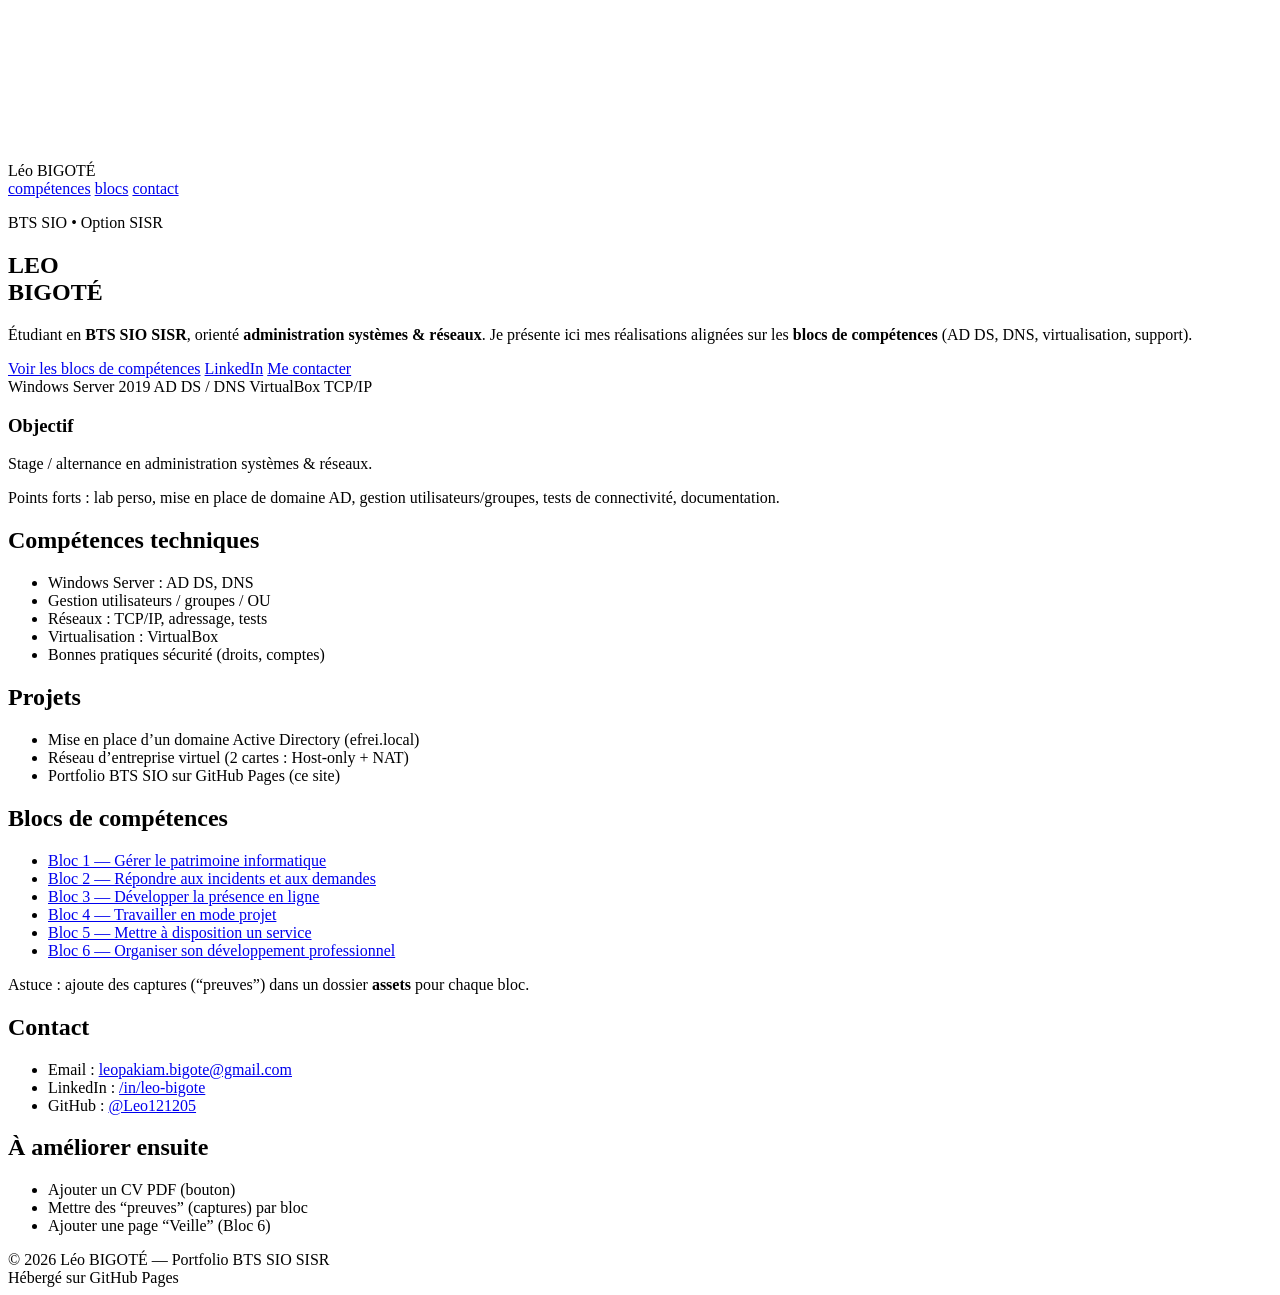
==== index.html @ 3514576e "Update index.html" ====
<!doctype html>
<html lang="fr">
<head>
  <meta charset="utf-8" />
  <meta name="viewport" content="width=device-width, initial-scale=1" />
  <title>Portfolio — Léo BIGOTE (BTS SIO SISR)</title>

  <link rel="stylesheet" href="style.css">
</head>

<body>
  <!-- Background layers -->
  <div id="bgOverlay" aria-hidden="true"></div>
  <canvas id="bg3d" aria-hidden="true"></canvas>

  <div class="topbar">
    <div class="topbar-inner">
      <div class="brand"><span class="dot"></span> Léo BIGOTÉ</div>
      <nav>
        <a href="#competences">compétences</a>
        <a href="#blocs">blocs</a>
        <a href="#contact">contact</a>
      </nav>
    </div>
  </div>

  <div class="wrap">

    <section class="hero">
      <div>
        <p class="kicker">BTS SIO • Option SISR</p>
        <h1 class="title">LEO<br>BIGOTÉ</h1>
        <p class="subtitle">
          Étudiant en <b>BTS SIO SISR</b>, orienté <b>administration systèmes & réseaux</b>.
          Je présente ici mes réalisations alignées sur les <b>blocs de compétences</b> (AD DS, DNS, virtualisation, support).
        </p>

        <div class="cta-row">
          <a class="btn btn-primary" href="#blocs">Voir les blocs de compétences</a>
          <a class="btn" href="https://www.linkedin.com/in/leo-bigote/" target="_blank" rel="noreferrer">LinkedIn</a>
          <a class="btn" href="mailto:leopakiam.bigote@gmail.com">Me contacter</a>
        </div>

        <div class="badge">
          <span class="pill">Windows Server 2019</span>
          <span class="pill">AD DS / DNS</span>
          <span class="pill">VirtualBox</span>
          <span class="pill">TCP/IP</span>
        </div>
      </div>

      <div class="panel">
        <h3>Objectif</h3>
        <p>Stage / alternance en administration systèmes & réseaux.</p>
        <p class="mini">
          Points forts : lab perso, mise en place de domaine AD, gestion utilisateurs/groupes, tests de connectivité, documentation.
        </p>
      </div>
    </section>

    <section class="grid" id="competences">
      <div class="card">
        <h2>Compétences techniques</h2>
        <ul>
          <li>Windows Server : AD DS, DNS</li>
          <li>Gestion utilisateurs / groupes / OU</li>
          <li>Réseaux : TCP/IP, adressage, tests</li>
          <li>Virtualisation : VirtualBox</li>
          <li>Bonnes pratiques sécurité (droits, comptes)</li>
        </ul>
      </div>

      <div class="card">
        <h2>Projets</h2>
        <ul>
          <li>Mise en place d’un domaine Active Directory (efrei.local)</li>
          <li>Réseau d’entreprise virtuel (2 cartes : Host-only + NAT)</li>
          <li>Portfolio BTS SIO sur GitHub Pages (ce site)</li>
        </ul>
      </div>
    </section>

    <section class="card" id="blocs">
      <h2>Blocs de compétences</h2>
      <ul>
        <li><a href="bloc_de_competences/gerer-patrimoine-informatique.html">Bloc 1 — Gérer le patrimoine informatique</a></li>
        <li><a href="bloc_de_competences/repondre-incidents-demandes.html">Bloc 2 — Répondre aux incidents et aux demandes</a></li>
        <li><a href="bloc_de_competences/developper-presence-en-ligne.html">Bloc 3 — Développer la présence en ligne</a></li>
        <li><a href="bloc_de_competences/travailler-en-mode-projet.html">Bloc 4 — Travailler en mode projet</a></li>
        <li><a href="bloc_de_competences/mettre-a-disposition-un-service.html">Bloc 5 — Mettre à disposition un service</a></li>
        <li><a href="bloc_de_competences/organiser-developpement-professionnel.html">Bloc 6 — Organiser son développement professionnel</a></li>
      </ul>
      <p class="hint">
        Astuce : ajoute des captures (“preuves”) dans un dossier <b>assets</b> pour chaque bloc.
      </p>
    </section>

    <section class="grid" id="contact">
      <div class="card">
        <h2>Contact</h2>
        <ul>
          <li>Email : <a href="mailto:leopakiam.bigote@gmail.com">leopakiam.bigote@gmail.com</a></li>
          <li>LinkedIn : <a href="https://www.linkedin.com/in/leo-bigote/" target="_blank" rel="noreferrer">/in/leo-bigote</a></li>
          <li>GitHub : <a href="https://github.com/Leo121205" target="_blank" rel="noreferrer">@Leo121205</a></li>
        </ul>
      </div>
      <div class="card">
        <h2>À améliorer ensuite</h2>
        <ul>
          <li>Ajouter un CV PDF (bouton)</li>
          <li>Mettre des “preuves” (captures) par bloc</li>
          <li>Ajouter une page “Veille” (Bloc 6)</li>
        </ul>
      </div>
    </section>

    <footer>
      <div>© <span id="y"></span> Léo BIGOTÉ — Portfolio BTS SIO SISR</div>
      <div>Hébergé sur GitHub Pages</div>
    </footer>

  </div>

  <!-- JS -->
  <script src="bg3d.js"></script>
  <script>
    document.getElementById('y').textContent = new Date().getFullYear();
  </script>
</body>
</html>
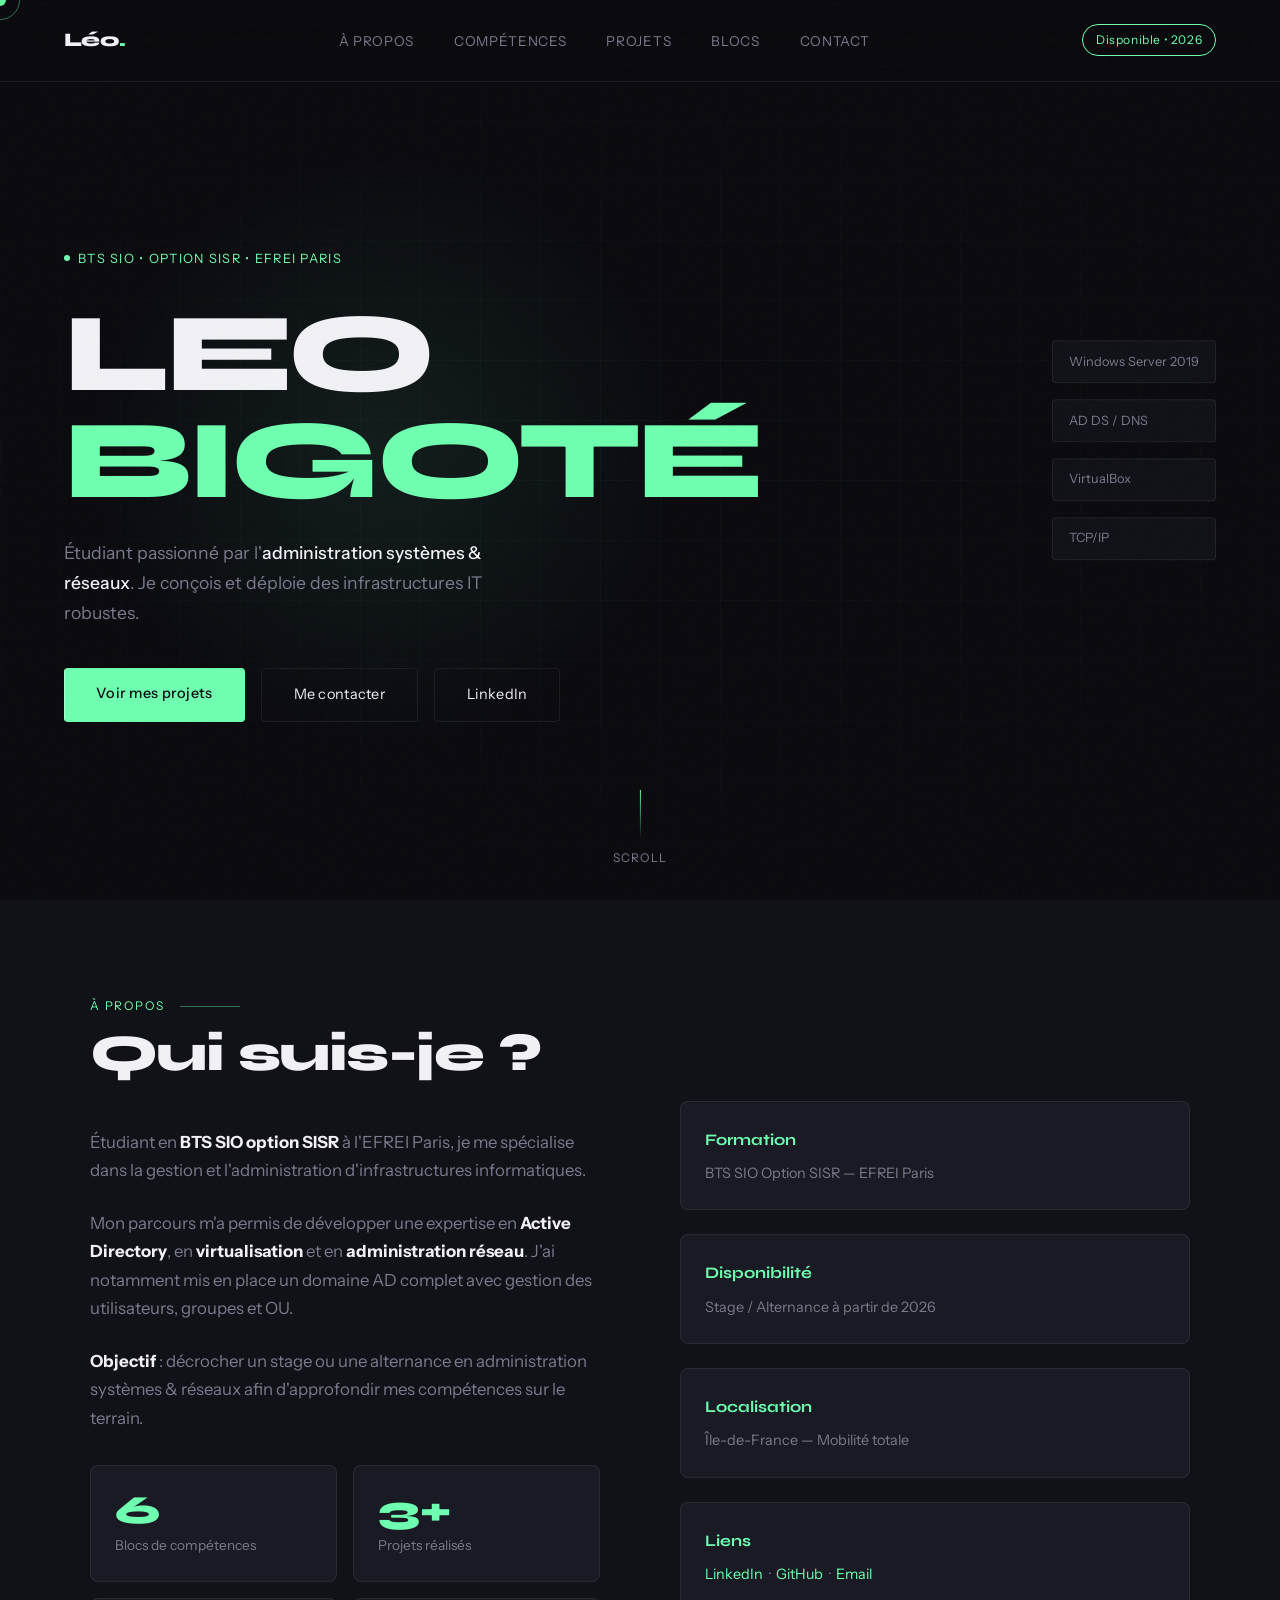
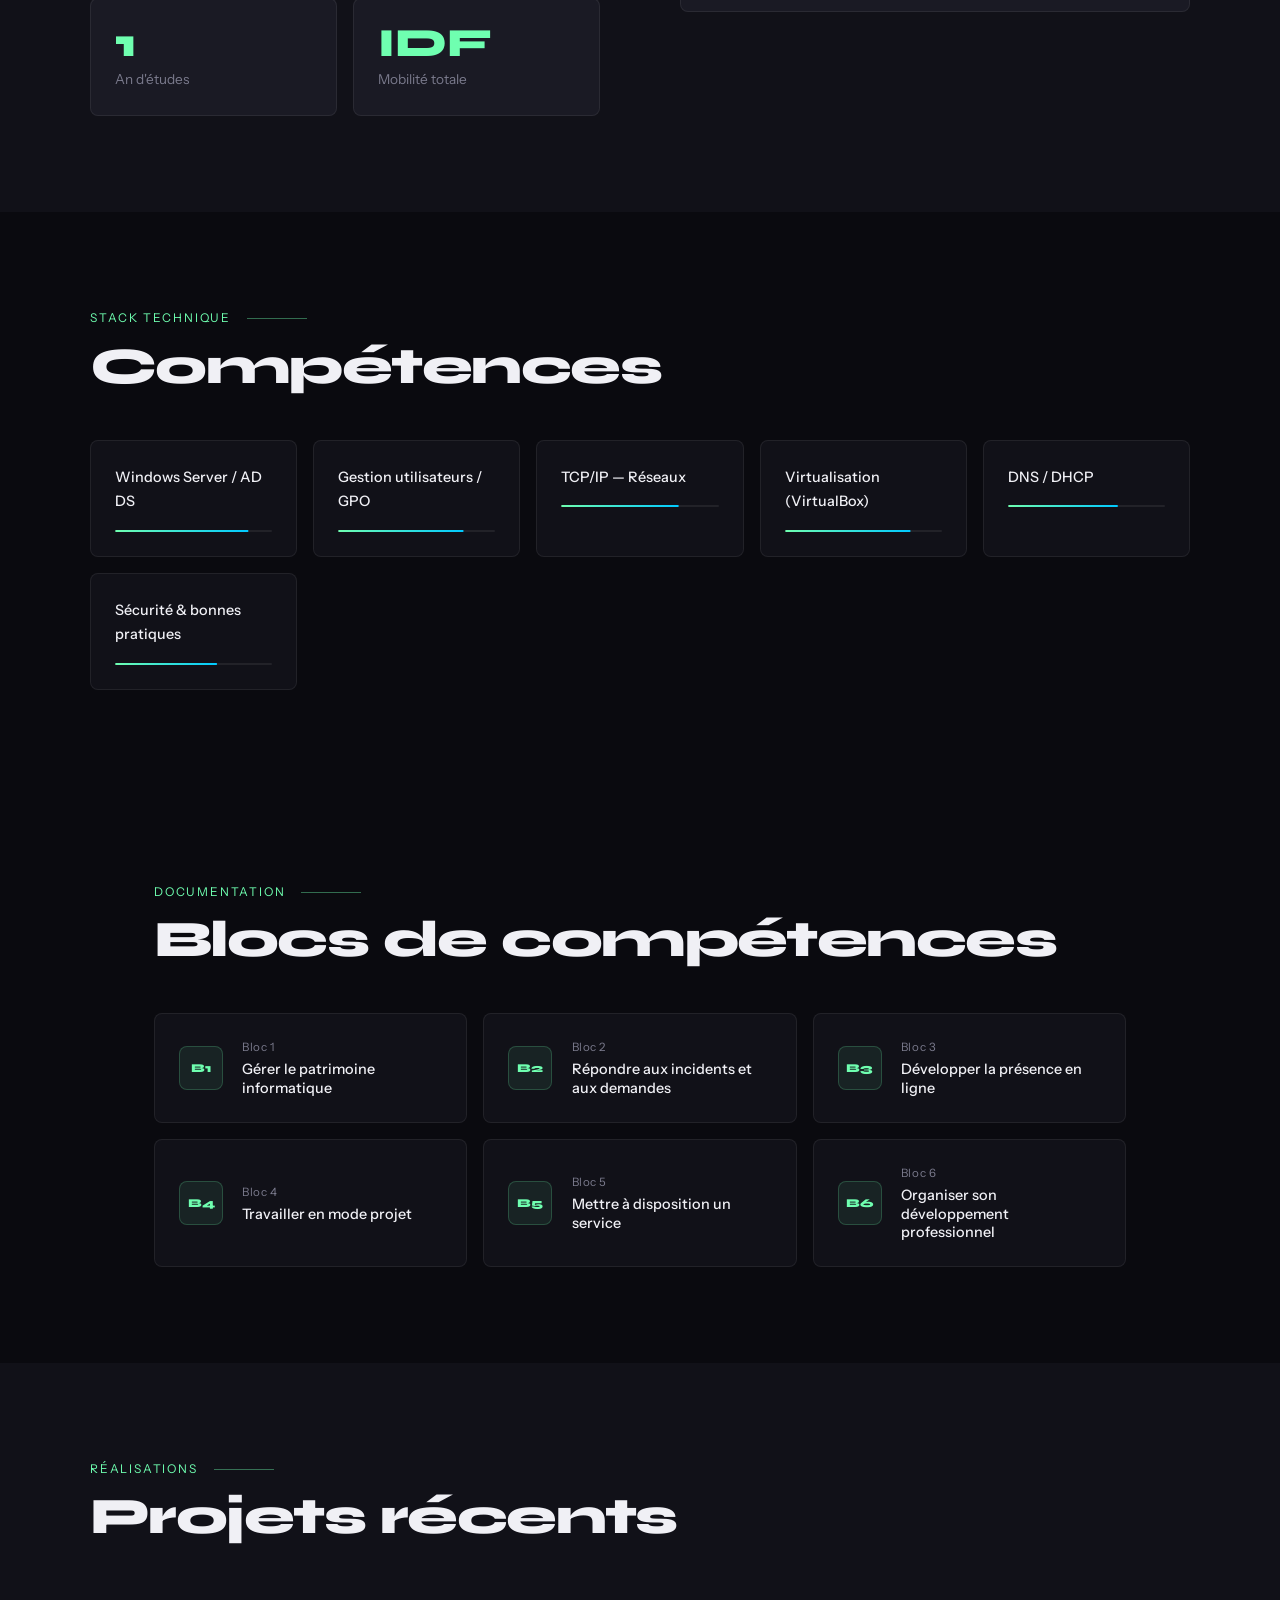
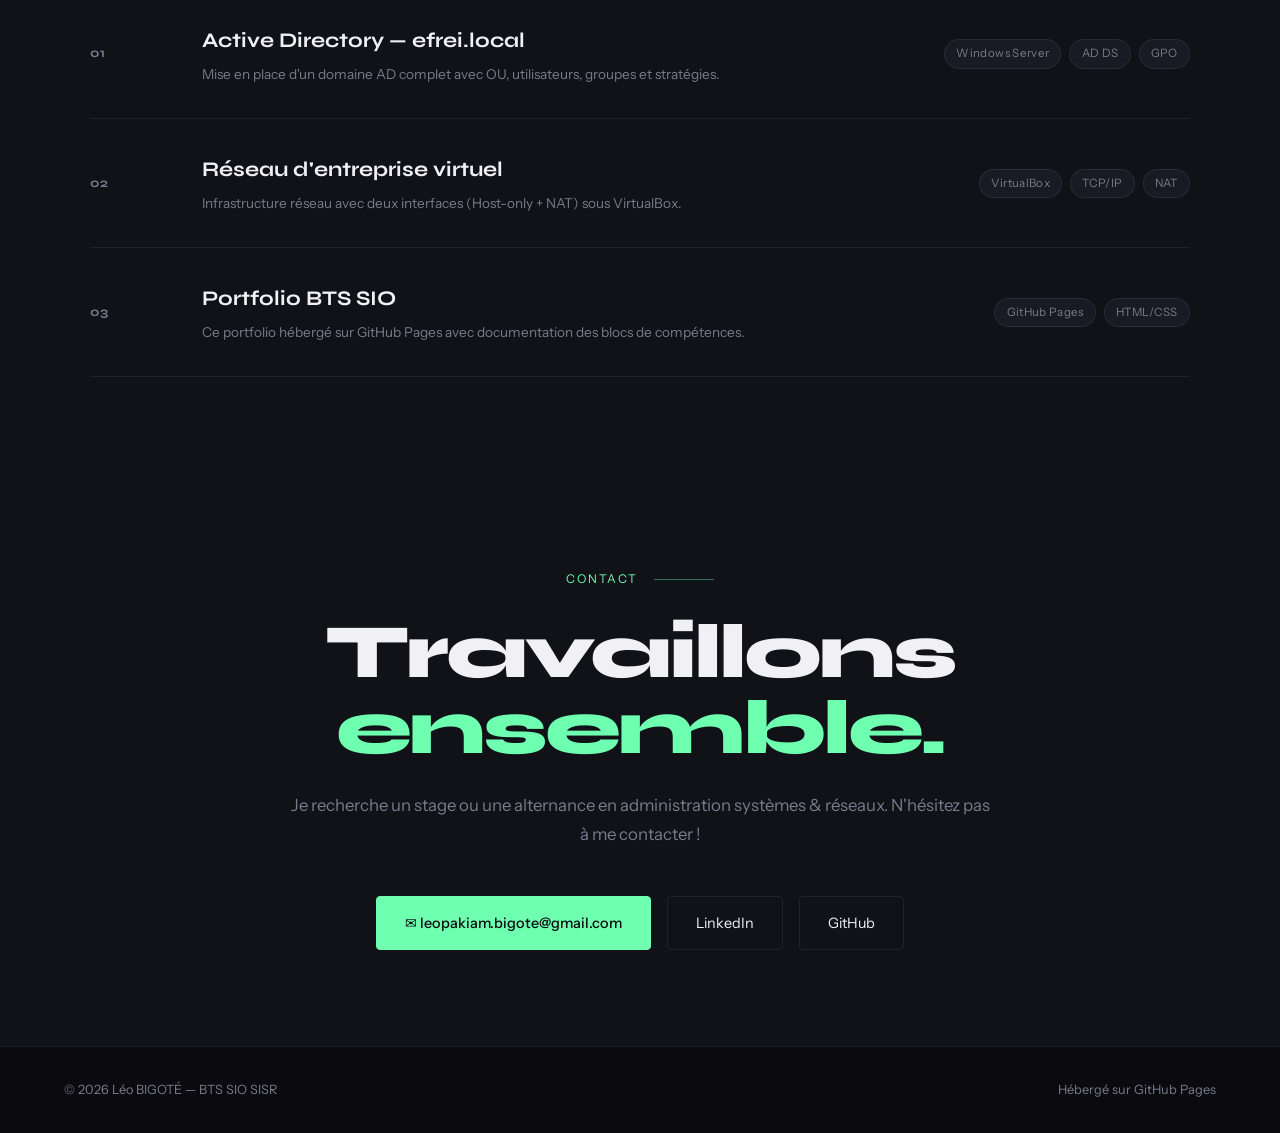
==== commit 107f914c: "Update index.html" ====
--- a/index.html
+++ b/index.html
@@ -1,130 +1,1001 @@
-<!doctype html>
+<!DOCTYPE html>
 <html lang="fr">
 <head>
-  <meta charset="utf-8" />
-  <meta name="viewport" content="width=device-width, initial-scale=1" />
-  <title>Portfolio — Léo BIGOTE (BTS SIO SISR)</title>
-
-  <link rel="stylesheet" href="style.css">
+<meta charset="UTF-8">
+<meta name="viewport" content="width=device-width, initial-scale=1.0">
+<title>Léo BIGOTÉ — BTS SIO SISR</title>
+<link rel="preconnect" href="https://fonts.googleapis.com">
+<link href="https://fonts.googleapis.com/css2?family=Syne:wght@400;700;800&family=Instrument+Sans:wght@400;500&display=swap" rel="stylesheet">
+<style>
+  *, *::before, *::after { margin: 0; padding: 0; box-sizing: border-box; }
+
+  :root {
+    --bg: #0a0a0f;
+    --surface: #111118;
+    --surface2: #1a1a24;
+    --accent: #6fffb0;
+    --accent2: #00c9ff;
+    --text: #f0f0f5;
+    --muted: #7a7a8c;
+    --border: rgba(255,255,255,0.07);
+    --font-display: 'Syne', sans-serif;
+    --font-body: 'Instrument Sans', sans-serif;
+  }
+
+  html { scroll-behavior: smooth; }
+
+  body {
+    background: var(--bg);
+    color: var(--text);
+    font-family: var(--font-body);
+    font-size: 16px;
+    line-height: 1.7;
+    overflow-x: hidden;
+    cursor: none;
+  }
+
+  /* CURSOR */
+  #cursor {
+    width: 12px; height: 12px;
+    background: var(--accent);
+    border-radius: 50%;
+    position: fixed;
+    pointer-events: none;
+    z-index: 9999;
+    transform: translate(-50%,-50%);
+    transition: transform 0.1s, width 0.3s, height 0.3s, background 0.3s;
+    mix-blend-mode: difference;
+  }
+  #cursor-ring {
+    width: 40px; height: 40px;
+    border: 1px solid rgba(111,255,176,0.4);
+    border-radius: 50%;
+    position: fixed;
+    pointer-events: none;
+    z-index: 9998;
+    transform: translate(-50%,-50%);
+    transition: all 0.15s ease;
+  }
+
+  /* NOISE OVERLAY */
+  body::before {
+    content: '';
+    position: fixed;
+    inset: 0;
+    background-image: url("data:image/svg+xml,%3Csvg viewBox='0 0 200 200' xmlns='http://www.w3.org/2000/svg'%3E%3Cfilter id='n'%3E%3CfeTurbulence type='fractalNoise' baseFrequency='0.9' numOctaves='4' stitchTiles='stitch'/%3E%3C/filter%3E%3Crect width='100%25' height='100%25' filter='url(%23n)' opacity='0.04'/%3E%3C/svg%3E");
+    pointer-events: none;
+    z-index: 1000;
+    opacity: 0.4;
+  }
+
+  /* NAV */
+  nav {
+    position: fixed;
+    top: 0; left: 0; right: 0;
+    z-index: 500;
+    padding: 1.5rem 4rem;
+    display: flex;
+    justify-content: space-between;
+    align-items: center;
+    backdrop-filter: blur(20px);
+    background: rgba(10,10,15,0.8);
+    border-bottom: 1px solid var(--border);
+  }
+  .nav-logo {
+    font-family: var(--font-display);
+    font-size: 1.2rem;
+    font-weight: 800;
+    color: var(--text);
+    text-decoration: none;
+    letter-spacing: -0.03em;
+  }
+  .nav-logo span { color: var(--accent); }
+  .nav-links { display: flex; gap: 2.5rem; list-style: none; }
+  .nav-links a {
+    color: var(--muted);
+    text-decoration: none;
+    font-size: 0.85rem;
+    letter-spacing: 0.05em;
+    text-transform: uppercase;
+    transition: color 0.3s;
+    position: relative;
+  }
+  .nav-links a::after {
+    content: '';
+    position: absolute;
+    bottom: -4px; left: 0;
+    width: 0; height: 1px;
+    background: var(--accent);
+    transition: width 0.3s;
+  }
+  .nav-links a:hover { color: var(--text); }
+  .nav-links a:hover::after { width: 100%; }
+  .nav-badge {
+    font-size: 0.75rem;
+    padding: 0.3rem 0.8rem;
+    border: 1px solid var(--accent);
+    color: var(--accent);
+    border-radius: 100px;
+    letter-spacing: 0.05em;
+  }
+
+  /* HERO */
+  #accueil {
+    min-height: 100vh;
+    display: flex;
+    align-items: center;
+    padding: 8rem 4rem 4rem;
+    position: relative;
+    overflow: hidden;
+  }
+  .hero-grid-bg {
+    position: absolute;
+    inset: 0;
+    background-image:
+      linear-gradient(rgba(111,255,176,0.04) 1px, transparent 1px),
+      linear-gradient(90deg, rgba(111,255,176,0.04) 1px, transparent 1px);
+    background-size: 60px 60px;
+    mask-image: radial-gradient(ellipse 80% 60% at 50% 50%, black, transparent);
+  }
+  .hero-glow {
+    position: absolute;
+    width: 600px; height: 600px;
+    background: radial-gradient(circle, rgba(111,255,176,0.08) 0%, transparent 70%);
+    top: 50%; left: 30%;
+    transform: translate(-50%, -50%);
+    animation: glowPulse 4s ease-in-out infinite;
+  }
+  @keyframes glowPulse {
+    0%, 100% { transform: translate(-50%,-50%) scale(1); opacity: 0.6; }
+    50% { transform: translate(-50%,-50%) scale(1.1); opacity: 1; }
+  }
+  .hero-content { position: relative; z-index: 2; max-width: 800px; }
+  .hero-tag {
+    display: inline-flex;
+    align-items: center;
+    gap: 0.5rem;
+    font-size: 0.8rem;
+    letter-spacing: 0.1em;
+    text-transform: uppercase;
+    color: var(--accent);
+    margin-bottom: 2rem;
+    opacity: 0;
+    animation: fadeUp 0.8s 0.2s forwards;
+  }
+  .hero-tag::before {
+    content: '';
+    width: 6px; height: 6px;
+    background: var(--accent);
+    border-radius: 50%;
+    animation: blink 1.5s infinite;
+  }
+  @keyframes blink { 0%,100%{opacity:1}50%{opacity:0.2} }
+  .hero-name {
+    font-family: var(--font-display);
+    font-size: clamp(3.5rem, 9vw, 7rem);
+    font-weight: 800;
+    line-height: 0.95;
+    letter-spacing: -0.04em;
+    margin-bottom: 0.5rem;
+    opacity: 0;
+    animation: fadeUp 0.8s 0.4s forwards;
+  }
+  .hero-name .line2 { color: var(--accent); }
+  .hero-sub {
+    font-size: 1.1rem;
+    color: var(--muted);
+    max-width: 480px;
+    margin: 1.5rem 0 2.5rem;
+    opacity: 0;
+    animation: fadeUp 0.8s 0.6s forwards;
+  }
+  .hero-sub strong { color: var(--text); font-weight: 500; }
+  .hero-actions {
+    display: flex;
+    gap: 1rem;
+    flex-wrap: wrap;
+    opacity: 0;
+    animation: fadeUp 0.8s 0.8s forwards;
+  }
+  .btn-primary {
+    padding: 0.85rem 2rem;
+    background: var(--accent);
+    color: #0a0a0f;
+    text-decoration: none;
+    border-radius: 4px;
+    font-weight: 500;
+    font-size: 0.9rem;
+    letter-spacing: 0.02em;
+    transition: all 0.3s;
+    position: relative;
+    overflow: hidden;
+  }
+  .btn-primary::before {
+    content: '';
+    position: absolute;
+    inset: 0;
+    background: white;
+    transform: translateX(-100%);
+    transition: transform 0.3s;
+  }
+  .btn-primary:hover::before { transform: translateX(0); }
+  .btn-primary span { position: relative; z-index: 1; }
+  .btn-primary:hover { color: #0a0a0f; }
+  .btn-outline {
+    padding: 0.85rem 2rem;
+    border: 1px solid var(--border);
+    color: var(--text);
+    text-decoration: none;
+    border-radius: 4px;
+    font-size: 0.9rem;
+    letter-spacing: 0.02em;
+    transition: all 0.3s;
+  }
+  .btn-outline:hover { border-color: var(--accent); color: var(--accent); }
+  .hero-scroll {
+    position: absolute;
+    bottom: 2rem; left: 50%;
+    transform: translateX(-50%);
+    display: flex; flex-direction: column; align-items: center; gap: 0.5rem;
+    color: var(--muted); font-size: 0.75rem; letter-spacing: 0.1em;
+    text-transform: uppercase;
+    animation: fadeIn 1s 1.5s both;
+  }
+  .scroll-line {
+    width: 1px; height: 50px;
+    background: linear-gradient(var(--accent), transparent);
+    animation: scrollDrop 2s ease-in-out infinite;
+  }
+  @keyframes scrollDrop {
+    0% { transform: scaleY(0); transform-origin: top; }
+    50% { transform: scaleY(1); transform-origin: top; }
+    51% { transform: scaleY(1); transform-origin: bottom; }
+    100% { transform: scaleY(0); transform-origin: bottom; }
+  }
+  .hero-stack {
+    position: absolute;
+    right: 4rem; top: 50%;
+    transform: translateY(-50%);
+    display: flex; flex-direction: column; gap: 1rem;
+    opacity: 0;
+    animation: fadeIn 0.8s 1.2s forwards;
+  }
+  .stack-item {
+    padding: 0.6rem 1rem;
+    background: var(--surface);
+    border: 1px solid var(--border);
+    border-radius: 4px;
+    font-size: 0.8rem;
+    color: var(--muted);
+    white-space: nowrap;
+    transition: all 0.3s;
+    position: relative;
+    overflow: hidden;
+  }
+  .stack-item::before {
+    content: '';
+    position: absolute;
+    left: 0; top: 0; bottom: 0;
+    width: 2px;
+    background: var(--accent);
+    transform: scaleY(0);
+    transition: transform 0.3s;
+  }
+  .stack-item:hover { color: var(--text); border-color: rgba(111,255,176,0.3); }
+  .stack-item:hover::before { transform: scaleY(1); }
+
+  /* SECTIONS */
+  section { padding: 6rem 4rem; position: relative; }
+  .section-label {
+    font-size: 0.75rem;
+    letter-spacing: 0.15em;
+    text-transform: uppercase;
+    color: var(--accent);
+    margin-bottom: 0.75rem;
+    display: flex; align-items: center; gap: 1rem;
+  }
+  .section-label::after {
+    content: '';
+    flex: 1;
+    max-width: 60px;
+    height: 1px;
+    background: var(--accent);
+    opacity: 0.4;
+  }
+  .section-title {
+    font-family: var(--font-display);
+    font-size: clamp(2rem, 4vw, 3.5rem);
+    font-weight: 800;
+    letter-spacing: -0.03em;
+    margin-bottom: 3rem;
+    line-height: 1;
+  }
+
+  /* ABOUT */
+  #about { background: var(--surface); }
+  .about-grid {
+    display: grid;
+    grid-template-columns: 1fr 1fr;
+    gap: 5rem;
+    align-items: center;
+    max-width: 1100px;
+    margin: 0 auto;
+  }
+  .about-text p { color: var(--muted); margin-bottom: 1.5rem; font-size: 1.05rem; }
+  .about-text p strong { color: var(--text); }
+  .about-stats {
+    display: grid;
+    grid-template-columns: 1fr 1fr;
+    gap: 1rem;
+    margin-top: 2rem;
+  }
+  .stat-card {
+    background: var(--surface2);
+    border: 1px solid var(--border);
+    border-radius: 8px;
+    padding: 1.5rem;
+    position: relative;
+    overflow: hidden;
+    transition: border-color 0.3s;
+  }
+  .stat-card::before {
+    content: '';
+    position: absolute;
+    top: 0; left: 0; right: 0;
+    height: 2px;
+    background: linear-gradient(90deg, var(--accent), transparent);
+    transform: scaleX(0);
+    transform-origin: left;
+    transition: transform 0.4s;
+  }
+  .stat-card:hover::before { transform: scaleX(1); }
+  .stat-card:hover { border-color: rgba(111,255,176,0.2); }
+  .stat-num {
+    font-family: var(--font-display);
+    font-size: 2.5rem;
+    font-weight: 800;
+    color: var(--accent);
+    line-height: 1;
+    margin-bottom: 0.3rem;
+  }
+  .stat-label { font-size: 0.85rem; color: var(--muted); }
+  .about-info { display: flex; flex-direction: column; gap: 1.5rem; }
+  .info-block {
+    background: var(--surface2);
+    border: 1px solid var(--border);
+    border-radius: 8px;
+    padding: 1.5rem;
+    transition: all 0.3s;
+  }
+  .info-block:hover { border-color: rgba(111,255,176,0.3); transform: translateX(8px); }
+  .info-block h4 {
+    font-family: var(--font-display);
+    font-size: 1rem;
+    color: var(--accent);
+    margin-bottom: 0.5rem;
+    font-weight: 700;
+  }
+  .info-block p { color: var(--muted); font-size: 0.9rem; }
+
+  /* COMPETENCES */
+  #competences { max-width: 1200px; margin: 0 auto; }
+  .comp-wrapper { padding: 6rem 4rem; }
+  .comp-grid {
+    display: grid;
+    grid-template-columns: repeat(auto-fit, minmax(300px, 1fr));
+    gap: 1.5rem;
+  }
+  .comp-card {
+    background: var(--surface);
+    border: 1px solid var(--border);
+    border-radius: 12px;
+    padding: 2rem;
+    position: relative;
+    overflow: hidden;
+    transition: all 0.4s cubic-bezier(0.23, 1, 0.32, 1);
+    text-decoration: none;
+    display: block;
+    color: inherit;
+  }
+  .comp-card::before {
+    content: '';
+    position: absolute;
+    inset: 0;
+    background: linear-gradient(135deg, rgba(111,255,176,0.05), transparent);
+    opacity: 0;
+    transition: opacity 0.4s;
+  }
+  .comp-card:hover { transform: translateY(-6px); border-color: rgba(111,255,176,0.3); box-shadow: 0 20px 60px rgba(0,0,0,0.5); }
+  .comp-card:hover::before { opacity: 1; }
+  .comp-num {
+    font-family: var(--font-display);
+    font-size: 3.5rem;
+    font-weight: 800;
+    color: rgba(111,255,176,0.12);
+    line-height: 1;
+    margin-bottom: 1rem;
+    transition: color 0.3s;
+  }
+  .comp-card:hover .comp-num { color: rgba(111,255,176,0.25); }
+  .comp-name {
+    font-family: var(--font-display);
+    font-size: 1rem;
+    font-weight: 700;
+    color: var(--text);
+    margin-bottom: 0.5rem;
+    line-height: 1.3;
+  }
+  .comp-desc { font-size: 0.85rem; color: var(--muted); }
+  .comp-arrow {
+    position: absolute;
+    right: 1.5rem; bottom: 1.5rem;
+    color: var(--accent);
+    font-size: 1.2rem;
+    opacity: 0;
+    transform: translateX(-8px);
+    transition: all 0.3s;
+  }
+  .comp-card:hover .comp-arrow { opacity: 1; transform: translateX(0); }
+
+  /* PROJETS */
+  #projets { background: var(--surface); }
+  .projets-inner { max-width: 1100px; margin: 0 auto; }
+  .projet-list { display: flex; flex-direction: column; gap: 1px; }
+  .projet-item {
+    display: grid;
+    grid-template-columns: 80px 1fr auto;
+    align-items: center;
+    gap: 2rem;
+    padding: 2rem 0;
+    border-bottom: 1px solid var(--border);
+    cursor: pointer;
+    transition: all 0.3s;
+    position: relative;
+  }
+  .projet-item::before {
+    content: '';
+    position: absolute;
+    left: -4rem; right: -4rem;
+    top: 0; bottom: 0;
+    background: var(--surface2);
+    opacity: 0;
+    transition: opacity 0.3s;
+    z-index: 0;
+  }
+  .projet-item:hover::before { opacity: 1; }
+  .projet-item > * { position: relative; z-index: 1; }
+  .projet-num {
+    font-family: var(--font-display);
+    font-size: 0.8rem;
+    color: var(--muted);
+    font-weight: 700;
+    letter-spacing: 0.05em;
+  }
+  .projet-info h3 {
+    font-family: var(--font-display);
+    font-size: 1.3rem;
+    font-weight: 700;
+    margin-bottom: 0.3rem;
+    transition: color 0.3s;
+  }
+  .projet-item:hover .projet-info h3 { color: var(--accent); }
+  .projet-info p { font-size: 0.85rem; color: var(--muted); }
+  .projet-tags { display: flex; gap: 0.5rem; flex-wrap: wrap; justify-content: flex-end; }
+  .tag {
+    padding: 0.25rem 0.7rem;
+    background: var(--surface2);
+    border: 1px solid var(--border);
+    border-radius: 100px;
+    font-size: 0.72rem;
+    color: var(--muted);
+    letter-spacing: 0.03em;
+    transition: all 0.3s;
+  }
+  .projet-item:hover .tag { border-color: rgba(111,255,176,0.3); color: var(--accent); }
+
+  /* BLOCS */
+  #blocs { max-width: 1100px; margin: 0 auto; }
+  .blocs-wrapper { padding: 6rem 4rem; }
+  .blocs-grid {
+    display: grid;
+    grid-template-columns: repeat(auto-fit, minmax(280px, 1fr));
+    gap: 1rem;
+  }
+  .bloc-card {
+    background: var(--surface);
+    border: 1px solid var(--border);
+    border-radius: 8px;
+    padding: 1.5rem;
+    text-decoration: none;
+    display: flex;
+    align-items: center;
+    gap: 1.2rem;
+    transition: all 0.3s;
+    position: relative;
+    overflow: hidden;
+  }
+  .bloc-card::after {
+    content: '→';
+    position: absolute;
+    right: 1.5rem;
+    color: var(--accent);
+    opacity: 0;
+    transform: translateX(-8px);
+    transition: all 0.3s;
+  }
+  .bloc-card:hover { border-color: rgba(111,255,176,0.3); transform: translateY(-3px); }
+  .bloc-card:hover::after { opacity: 1; transform: translateX(0); }
+  .bloc-icon {
+    width: 44px; height: 44px;
+    background: rgba(111,255,176,0.08);
+    border: 1px solid rgba(111,255,176,0.2);
+    border-radius: 8px;
+    display: flex; align-items: center; justify-content: center;
+    font-family: var(--font-display);
+    font-size: 0.75rem;
+    font-weight: 800;
+    color: var(--accent);
+    flex-shrink: 0;
+  }
+  .bloc-info { flex: 1; }
+  .bloc-num { font-size: 0.72rem; color: var(--muted); letter-spacing: 0.05em; margin-bottom: 0.15rem; }
+  .bloc-name { font-size: 0.9rem; color: var(--text); font-weight: 500; line-height: 1.3; }
+
+  /* SKILLS */
+  .skills-section { padding: 6rem 4rem; background: var(--bg); }
+  .skills-inner { max-width: 1100px; margin: 0 auto; }
+  .skills-grid {
+    display: grid;
+    grid-template-columns: repeat(auto-fit, minmax(200px, 1fr));
+    gap: 1rem;
+    margin-top: 3rem;
+  }
+  .skill-item {
+    background: var(--surface);
+    border: 1px solid var(--border);
+    border-radius: 8px;
+    padding: 1.5rem;
+    transition: all 0.3s;
+  }
+  .skill-item:hover { border-color: rgba(111,255,176,0.3); }
+  .skill-name { font-size: 0.9rem; font-weight: 500; color: var(--text); margin-bottom: 1rem; }
+  .skill-bar {
+    height: 2px;
+    background: var(--border);
+    border-radius: 100px;
+    overflow: hidden;
+  }
+  .skill-fill {
+    height: 100%;
+    background: linear-gradient(90deg, var(--accent), var(--accent2));
+    border-radius: 100px;
+    transform: scaleX(0);
+    transform-origin: left;
+    transition: transform 1s cubic-bezier(0.23, 1, 0.32, 1);
+  }
+  .skill-fill.animated { transform: scaleX(1); }
+
+  /* CONTACT */
+  #contact {
+    padding: 6rem 4rem;
+    background: var(--surface);
+    text-align: center;
+  }
+  .contact-inner { max-width: 700px; margin: 0 auto; }
+  .contact-title {
+    font-family: var(--font-display);
+    font-size: clamp(2.5rem, 6vw, 5rem);
+    font-weight: 800;
+    letter-spacing: -0.04em;
+    line-height: 1;
+    margin: 1.5rem 0;
+  }
+  .contact-title span { color: var(--accent); }
+  .contact-sub { color: var(--muted); font-size: 1.05rem; margin-bottom: 3rem; }
+  .contact-links {
+    display: flex;
+    justify-content: center;
+    gap: 1rem;
+    flex-wrap: wrap;
+  }
+  .contact-link {
+    display: flex;
+    align-items: center;
+    gap: 0.6rem;
+    padding: 0.85rem 1.75rem;
+    border: 1px solid var(--border);
+    border-radius: 4px;
+    color: var(--text);
+    text-decoration: none;
+    font-size: 0.9rem;
+    transition: all 0.3s;
+  }
+  .contact-link:hover { border-color: var(--accent); color: var(--accent); }
+  .contact-link.primary { background: var(--accent); color: #0a0a0f; border-color: var(--accent); font-weight: 500; }
+  .contact-link.primary:hover { background: transparent; color: var(--accent); }
+
+  /* FOOTER */
+  footer {
+    padding: 2rem 4rem;
+    border-top: 1px solid var(--border);
+    display: flex;
+    justify-content: space-between;
+    align-items: center;
+    font-size: 0.8rem;
+    color: var(--muted);
+  }
+
+  /* ANIMATIONS */
+  @keyframes fadeUp {
+    from { opacity: 0; transform: translateY(30px); }
+    to { opacity: 1; transform: translateY(0); }
+  }
+  @keyframes fadeIn {
+    from { opacity: 0; }
+    to { opacity: 1; }
+  }
+
+  .reveal {
+    opacity: 0;
+    transform: translateY(40px);
+    transition: all 0.8s cubic-bezier(0.23, 1, 0.32, 1);
+  }
+  .reveal.visible {
+    opacity: 1;
+    transform: translateY(0);
+  }
+
+  /* MOBILE */
+  @media (max-width: 768px) {
+    nav { padding: 1.2rem 1.5rem; }
+    .nav-links { display: none; }
+    section, .comp-wrapper, .blocs-wrapper, .skills-section, #contact { padding: 4rem 1.5rem; }
+    #accueil { padding: 7rem 1.5rem 4rem; }
+    .hero-stack { display: none; }
+    .about-grid { grid-template-columns: 1fr; gap: 2rem; }
+    .projet-item { grid-template-columns: 50px 1fr; }
+    .projet-tags { display: none; }
+    footer { flex-direction: column; gap: 0.5rem; text-align: center; }
+  }
+</style>
 </head>
-
 <body>
-  <!-- Background layers -->
-  <div id="bgOverlay" aria-hidden="true"></div>
-  <canvas id="bg3d" aria-hidden="true"></canvas>
-
-  <div class="topbar">
-    <div class="topbar-inner">
-      <div class="brand"><span class="dot"></span> Léo BIGOTÉ</div>
-      <nav>
-        <a href="#competences">compétences</a>
-        <a href="#blocs">blocs</a>
-        <a href="#contact">contact</a>
-      </nav>
+
+<div id="cursor"></div>
+<div id="cursor-ring"></div>
+
+<!-- NAV -->
+<nav>
+  <a href="#accueil" class="nav-logo">Léo<span>.</span></a>
+  <ul class="nav-links">
+    <li><a href="#about">À propos</a></li>
+    <li><a href="#competences">Compétences</a></li>
+    <li><a href="#projets">Projets</a></li>
+    <li><a href="#blocs">Blocs</a></li>
+    <li><a href="#contact">Contact</a></li>
+  </ul>
+  <span class="nav-badge">Disponible • 2026</span>
+</nav>
+
+<!-- HERO -->
+<section id="accueil">
+  <div class="hero-grid-bg"></div>
+  <div class="hero-glow"></div>
+  <div class="hero-content">
+    <div class="hero-tag">BTS SIO • Option SISR • EFREI Paris</div>
+    <h1 class="hero-name">
+      <div>LEO</div>
+      <div class="line2">BIGOTÉ</div>
+    </h1>
+    <p class="hero-sub">
+      Étudiant passionné par l'<strong>administration systèmes & réseaux</strong>.
+      Je conçois et déploie des infrastructures IT robustes.
+    </p>
+    <div class="hero-actions">
+      <a href="#projets" class="btn-primary"><span>Voir mes projets</span></a>
+      <a href="mailto:leopakiam.bigote@gmail.com" class="btn-outline">Me contacter</a>
+      <a href="https://www.linkedin.com/in/leo-bigote/" class="btn-outline" target="_blank">LinkedIn</a>
     </div>
   </div>
-
-  <div class="wrap">
-
-    <section class="hero">
-      <div>
-        <p class="kicker">BTS SIO • Option SISR</p>
-        <h1 class="title">LEO<br>BIGOTÉ</h1>
-        <p class="subtitle">
-          Étudiant en <b>BTS SIO SISR</b>, orienté <b>administration systèmes & réseaux</b>.
-          Je présente ici mes réalisations alignées sur les <b>blocs de compétences</b> (AD DS, DNS, virtualisation, support).
+  <div class="hero-stack">
+    <div class="stack-item">Windows Server 2019</div>
+    <div class="stack-item">AD DS / DNS</div>
+    <div class="stack-item">VirtualBox</div>
+    <div class="stack-item">TCP/IP</div>
+  </div>
+  <div class="hero-scroll">
+    <div class="scroll-line"></div>
+    Scroll
+  </div>
+</section>
+
+<!-- ABOUT -->
+<section id="about">
+  <div class="about-grid">
+    <div class="about-text reveal">
+      <div class="section-label">À propos</div>
+      <h2 class="section-title">Qui suis-je ?</h2>
+      <p>
+        Étudiant en <strong>BTS SIO option SISR</strong> à l'EFREI Paris, je me spécialise dans
+        la gestion et l'administration d'infrastructures informatiques.
+      </p>
+      <p>
+        Mon parcours m'a permis de développer une expertise en <strong>Active Directory</strong>,
+        en <strong>virtualisation</strong> et en <strong>administration réseau</strong>.
+        J'ai notamment mis en place un domaine AD complet avec gestion des utilisateurs, groupes et OU.
+      </p>
+      <p>
+        <strong>Objectif</strong> : décrocher un stage ou une alternance en administration
+        systèmes & réseaux afin d'approfondir mes compétences sur le terrain.
+      </p>
+      <div class="about-stats">
+        <div class="stat-card">
+          <div class="stat-num">6</div>
+          <div class="stat-label">Blocs de compétences</div>
+        </div>
+        <div class="stat-card">
+          <div class="stat-num">3+</div>
+          <div class="stat-label">Projets réalisés</div>
+        </div>
+        <div class="stat-card">
+          <div class="stat-num">1</div>
+          <div class="stat-label">An d'études</div>
+        </div>
+        <div class="stat-card">
+          <div class="stat-num">IDF</div>
+          <div class="stat-label">Mobilité totale</div>
+        </div>
+      </div>
+    </div>
+    <div class="about-info reveal">
+      <div class="info-block">
+        <h4>Formation</h4>
+        <p>BTS SIO Option SISR — EFREI Paris</p>
+      </div>
+      <div class="info-block">
+        <h4>Disponibilité</h4>
+        <p>Stage / Alternance à partir de 2026</p>
+      </div>
+      <div class="info-block">
+        <h4>Localisation</h4>
+        <p>Île-de-France — Mobilité totale</p>
+      </div>
+      <div class="info-block">
+        <h4>Liens</h4>
+        <p>
+          <a href="https://linkedin.com/in/leo-bigote" target="_blank" style="color:var(--accent);text-decoration:none;">LinkedIn</a>
+          &nbsp;·&nbsp;
+          <a href="https://github.com/Leo121205" target="_blank" style="color:var(--accent);text-decoration:none;">GitHub</a>
+          &nbsp;·&nbsp;
+          <a href="mailto:leopakiam.bigote@gmail.com" style="color:var(--accent);text-decoration:none;">Email</a>
         </p>
-
-        <div class="cta-row">
-          <a class="btn btn-primary" href="#blocs">Voir les blocs de compétences</a>
-          <a class="btn" href="https://www.linkedin.com/in/leo-bigote/" target="_blank" rel="noreferrer">LinkedIn</a>
-          <a class="btn" href="mailto:leopakiam.bigote@gmail.com">Me contacter</a>
+      </div>
+    </div>
+  </div>
+</section>
+
+<!-- COMPETENCES TECHNIQUES -->
+<div class="skills-section">
+  <div class="skills-inner">
+    <div class="section-label reveal">Stack technique</div>
+    <h2 class="section-title reveal">Compétences</h2>
+    <div class="skills-grid">
+      <div class="skill-item reveal">
+        <div class="skill-name">Windows Server / AD DS</div>
+        <div class="skill-bar"><div class="skill-fill" data-width="0.85"></div></div>
+      </div>
+      <div class="skill-item reveal">
+        <div class="skill-name">Gestion utilisateurs / GPO</div>
+        <div class="skill-bar"><div class="skill-fill" data-width="0.80"></div></div>
+      </div>
+      <div class="skill-item reveal">
+        <div class="skill-name">TCP/IP — Réseaux</div>
+        <div class="skill-bar"><div class="skill-fill" data-width="0.75"></div></div>
+      </div>
+      <div class="skill-item reveal">
+        <div class="skill-name">Virtualisation (VirtualBox)</div>
+        <div class="skill-bar"><div class="skill-fill" data-width="0.80"></div></div>
+      </div>
+      <div class="skill-item reveal">
+        <div class="skill-name">DNS / DHCP</div>
+        <div class="skill-bar"><div class="skill-fill" data-width="0.70"></div></div>
+      </div>
+      <div class="skill-item reveal">
+        <div class="skill-name">Sécurité & bonnes pratiques</div>
+        <div class="skill-bar"><div class="skill-fill" data-width="0.65"></div></div>
+      </div>
+    </div>
+  </div>
+</div>
+
+<!-- BLOCS DE COMPETENCES -->
+<div class="blocs-wrapper" id="blocs">
+  <div class="section-label reveal">Documentation</div>
+  <h2 class="section-title reveal">Blocs de compétences</h2>
+  <div class="blocs-grid">
+    <a href="https://leo121205.github.io/bloc_de_competences/gerer-patrimoine-informatique.html" class="bloc-card reveal">
+      <div class="bloc-icon">B1</div>
+      <div class="bloc-info">
+        <div class="bloc-num">Bloc 1</div>
+        <div class="bloc-name">Gérer le patrimoine informatique</div>
+      </div>
+    </a>
+    <a href="https://leo121205.github.io/bloc_de_competences/repondre-incidents-demandes.html" class="bloc-card reveal">
+      <div class="bloc-icon">B2</div>
+      <div class="bloc-info">
+        <div class="bloc-num">Bloc 2</div>
+        <div class="bloc-name">Répondre aux incidents et aux demandes</div>
+      </div>
+    </a>
+    <a href="https://leo121205.github.io/bloc_de_competences/developper-presence-en-ligne.html" class="bloc-card reveal">
+      <div class="bloc-icon">B3</div>
+      <div class="bloc-info">
+        <div class="bloc-num">Bloc 3</div>
+        <div class="bloc-name">Développer la présence en ligne</div>
+      </div>
+    </a>
+    <a href="https://leo121205.github.io/bloc_de_competences/travailler-en-mode-projet.html" class="bloc-card reveal">
+      <div class="bloc-icon">B4</div>
+      <div class="bloc-info">
+        <div class="bloc-num">Bloc 4</div>
+        <div class="bloc-name">Travailler en mode projet</div>
+      </div>
+    </a>
+    <a href="https://leo121205.github.io/bloc_de_competences/mettre-a-disposition-un-service.html" class="bloc-card reveal">
+      <div class="bloc-icon">B5</div>
+      <div class="bloc-info">
+        <div class="bloc-num">Bloc 5</div>
+        <div class="bloc-name">Mettre à disposition un service</div>
+      </div>
+    </a>
+    <a href="https://leo121205.github.io/bloc_de_competences/organiser-developpement-professionnel.html" class="bloc-card reveal">
+      <div class="bloc-icon">B6</div>
+      <div class="bloc-info">
+        <div class="bloc-num">Bloc 6</div>
+        <div class="bloc-name">Organiser son développement professionnel</div>
+      </div>
+    </a>
+  </div>
+</div>
+
+<!-- PROJETS -->
+<section id="projets">
+  <div class="projets-inner">
+    <div class="section-label reveal">Réalisations</div>
+    <h2 class="section-title reveal">Projets récents</h2>
+    <div class="projet-list">
+      <div class="projet-item reveal">
+        <div class="projet-num">01</div>
+        <div class="projet-info">
+          <h3>Active Directory — efrei.local</h3>
+          <p>Mise en place d'un domaine AD complet avec OU, utilisateurs, groupes et stratégies.</p>
         </div>
-
-        <div class="badge">
-          <span class="pill">Windows Server 2019</span>
-          <span class="pill">AD DS / DNS</span>
-          <span class="pill">VirtualBox</span>
-          <span class="pill">TCP/IP</span>
+        <div class="projet-tags">
+          <span class="tag">Windows Server</span>
+          <span class="tag">AD DS</span>
+          <span class="tag">GPO</span>
         </div>
       </div>
-
-      <div class="panel">
-        <h3>Objectif</h3>
-        <p>Stage / alternance en administration systèmes & réseaux.</p>
-        <p class="mini">
-          Points forts : lab perso, mise en place de domaine AD, gestion utilisateurs/groupes, tests de connectivité, documentation.
-        </p>
-      </div>
-    </section>
-
-    <section class="grid" id="competences">
-      <div class="card">
-        <h2>Compétences techniques</h2>
-        <ul>
-          <li>Windows Server : AD DS, DNS</li>
-          <li>Gestion utilisateurs / groupes / OU</li>
-          <li>Réseaux : TCP/IP, adressage, tests</li>
-          <li>Virtualisation : VirtualBox</li>
-          <li>Bonnes pratiques sécurité (droits, comptes)</li>
-        </ul>
-      </div>
-
-      <div class="card">
-        <h2>Projets</h2>
-        <ul>
-          <li>Mise en place d’un domaine Active Directory (efrei.local)</li>
-          <li>Réseau d’entreprise virtuel (2 cartes : Host-only + NAT)</li>
-          <li>Portfolio BTS SIO sur GitHub Pages (ce site)</li>
-        </ul>
-      </div>
-    </section>
-
-    <section class="card" id="blocs">
-      <h2>Blocs de compétences</h2>
-      <ul>
-        <li><a href="bloc_de_competences/gerer-patrimoine-informatique.html">Bloc 1 — Gérer le patrimoine informatique</a></li>
-        <li><a href="bloc_de_competences/repondre-incidents-demandes.html">Bloc 2 — Répondre aux incidents et aux demandes</a></li>
-        <li><a href="bloc_de_competences/developper-presence-en-ligne.html">Bloc 3 — Développer la présence en ligne</a></li>
-        <li><a href="bloc_de_competences/travailler-en-mode-projet.html">Bloc 4 — Travailler en mode projet</a></li>
-        <li><a href="bloc_de_competences/mettre-a-disposition-un-service.html">Bloc 5 — Mettre à disposition un service</a></li>
-        <li><a href="bloc_de_competences/organiser-developpement-professionnel.html">Bloc 6 — Organiser son développement professionnel</a></li>
-      </ul>
-      <p class="hint">
-        Astuce : ajoute des captures (“preuves”) dans un dossier <b>assets</b> pour chaque bloc.
-      </p>
-    </section>
-
-    <section class="grid" id="contact">
-      <div class="card">
-        <h2>Contact</h2>
-        <ul>
-          <li>Email : <a href="mailto:leopakiam.bigote@gmail.com">leopakiam.bigote@gmail.com</a></li>
-          <li>LinkedIn : <a href="https://www.linkedin.com/in/leo-bigote/" target="_blank" rel="noreferrer">/in/leo-bigote</a></li>
-          <li>GitHub : <a href="https://github.com/Leo121205" target="_blank" rel="noreferrer">@Leo121205</a></li>
-        </ul>
-      </div>
-      <div class="card">
-        <h2>À améliorer ensuite</h2>
-        <ul>
-          <li>Ajouter un CV PDF (bouton)</li>
-          <li>Mettre des “preuves” (captures) par bloc</li>
-          <li>Ajouter une page “Veille” (Bloc 6)</li>
-        </ul>
-      </div>
-    </section>
-
-    <footer>
-      <div>© <span id="y"></span> Léo BIGOTÉ — Portfolio BTS SIO SISR</div>
-      <div>Hébergé sur GitHub Pages</div>
-    </footer>
-
+      <div class="projet-item reveal">
+        <div class="projet-num">02</div>
+        <div class="projet-info">
+          <h3>Réseau d'entreprise virtuel</h3>
+          <p>Infrastructure réseau avec deux interfaces (Host-only + NAT) sous VirtualBox.</p>
+        </div>
+        <div class="projet-tags">
+          <span class="tag">VirtualBox</span>
+          <span class="tag">TCP/IP</span>
+          <span class="tag">NAT</span>
+        </div>
+      </div>
+      <div class="projet-item reveal">
+        <div class="projet-num">03</div>
+        <div class="projet-info">
+          <h3>Portfolio BTS SIO</h3>
+          <p>Ce portfolio hébergé sur GitHub Pages avec documentation des blocs de compétences.</p>
+        </div>
+        <div class="projet-tags">
+          <span class="tag">GitHub Pages</span>
+          <span class="tag">HTML/CSS</span>
+        </div>
+      </div>
+    </div>
   </div>
-
-  <!-- JS -->
-  <script src="bg3d.js"></script>
-  <script>
-    document.getElementById('y').textContent = new Date().getFullYear();
-  </script>
+</section>
+
+<!-- CONTACT -->
+<section id="contact">
+  <div class="contact-inner">
+    <div class="section-label" style="justify-content:center;">Contact</div>
+    <h2 class="contact-title">Travaillons<br><span>ensemble.</span></h2>
+    <p class="contact-sub">
+      Je recherche un stage ou une alternance en administration systèmes & réseaux.
+      N'hésitez pas à me contacter !
+    </p>
+    <div class="contact-links">
+      <a href="mailto:leopakiam.bigote@gmail.com" class="contact-link primary">✉ leopakiam.bigote@gmail.com</a>
+      <a href="https://www.linkedin.com/in/leo-bigote/" target="_blank" class="contact-link">LinkedIn</a>
+      <a href="https://github.com/Leo121205" target="_blank" class="contact-link">GitHub</a>
+    </div>
+  </div>
+</section>
+
+<!-- FOOTER -->
+<footer>
+  <span>© 2026 Léo BIGOTÉ — BTS SIO SISR</span>
+  <span>Hébergé sur GitHub Pages</span>
+</footer>
+
+<script>
+  // CUSTOM CURSOR
+  const cursor = document.getElementById('cursor');
+  const ring = document.getElementById('cursor-ring');
+  let mx = 0, my = 0, rx = 0, ry = 0;
+  document.addEventListener('mousemove', e => {
+    mx = e.clientX; my = e.clientY;
+    cursor.style.left = mx + 'px';
+    cursor.style.top = my + 'px';
+  });
+  function animRing() {
+    rx += (mx - rx) * 0.12;
+    ry += (my - ry) * 0.12;
+    ring.style.left = rx + 'px';
+    ring.style.top = ry + 'px';
+    requestAnimationFrame(animRing);
+  }
+  animRing();
+  document.querySelectorAll('a, button, .comp-card, .bloc-card, .projet-item').forEach(el => {
+    el.addEventListener('mouseenter', () => {
+      cursor.style.width = '20px';
+      cursor.style.height = '20px';
+      ring.style.width = '60px';
+      ring.style.height = '60px';
+    });
+    el.addEventListener('mouseleave', () => {
+      cursor.style.width = '12px';
+      cursor.style.height = '12px';
+      ring.style.width = '40px';
+      ring.style.height = '40px';
+    });
+  });
+
+  // SCROLL REVEAL
+  const revealEls = document.querySelectorAll('.reveal');
+  const observer = new IntersectionObserver(entries => {
+    entries.forEach((entry, i) => {
+      if (entry.isIntersecting) {
+        setTimeout(() => {
+          entry.target.classList.add('visible');
+          // Animate skill bars
+          const bar = entry.target.querySelector('.skill-fill');
+          if (bar) {
+            const w = parseFloat(bar.dataset.width);
+            bar.style.transform = `scaleX(${w})`;
+          }
+        }, 80);
+        observer.unobserve(entry.target);
+      }
+    });
+  }, { threshold: 0.15 });
+  revealEls.forEach(el => observer.observe(el));
+
+  // STAGGER reveals in grids
+  document.querySelectorAll('.comp-grid .comp-card, .blocs-grid .bloc-card, .skills-grid .skill-item').forEach((el, i) => {
+    el.style.transitionDelay = (i * 0.08) + 's';
+  });
+
+  // NAV active state
+  const sections = document.querySelectorAll('section[id], div[id]');
+  const navLinks = document.querySelectorAll('.nav-links a');
+  window.addEventListener('scroll', () => {
+    let current = '';
+    sections.forEach(s => {
+      if (window.scrollY >= s.offsetTop - 200) current = s.getAttribute('id');
+    });
+    navLinks.forEach(a => {
+      a.style.color = a.getAttribute('href') === '#' + current ? 'var(--text)' : '';
+    });
+  });
+</script>
 </body>
 </html>
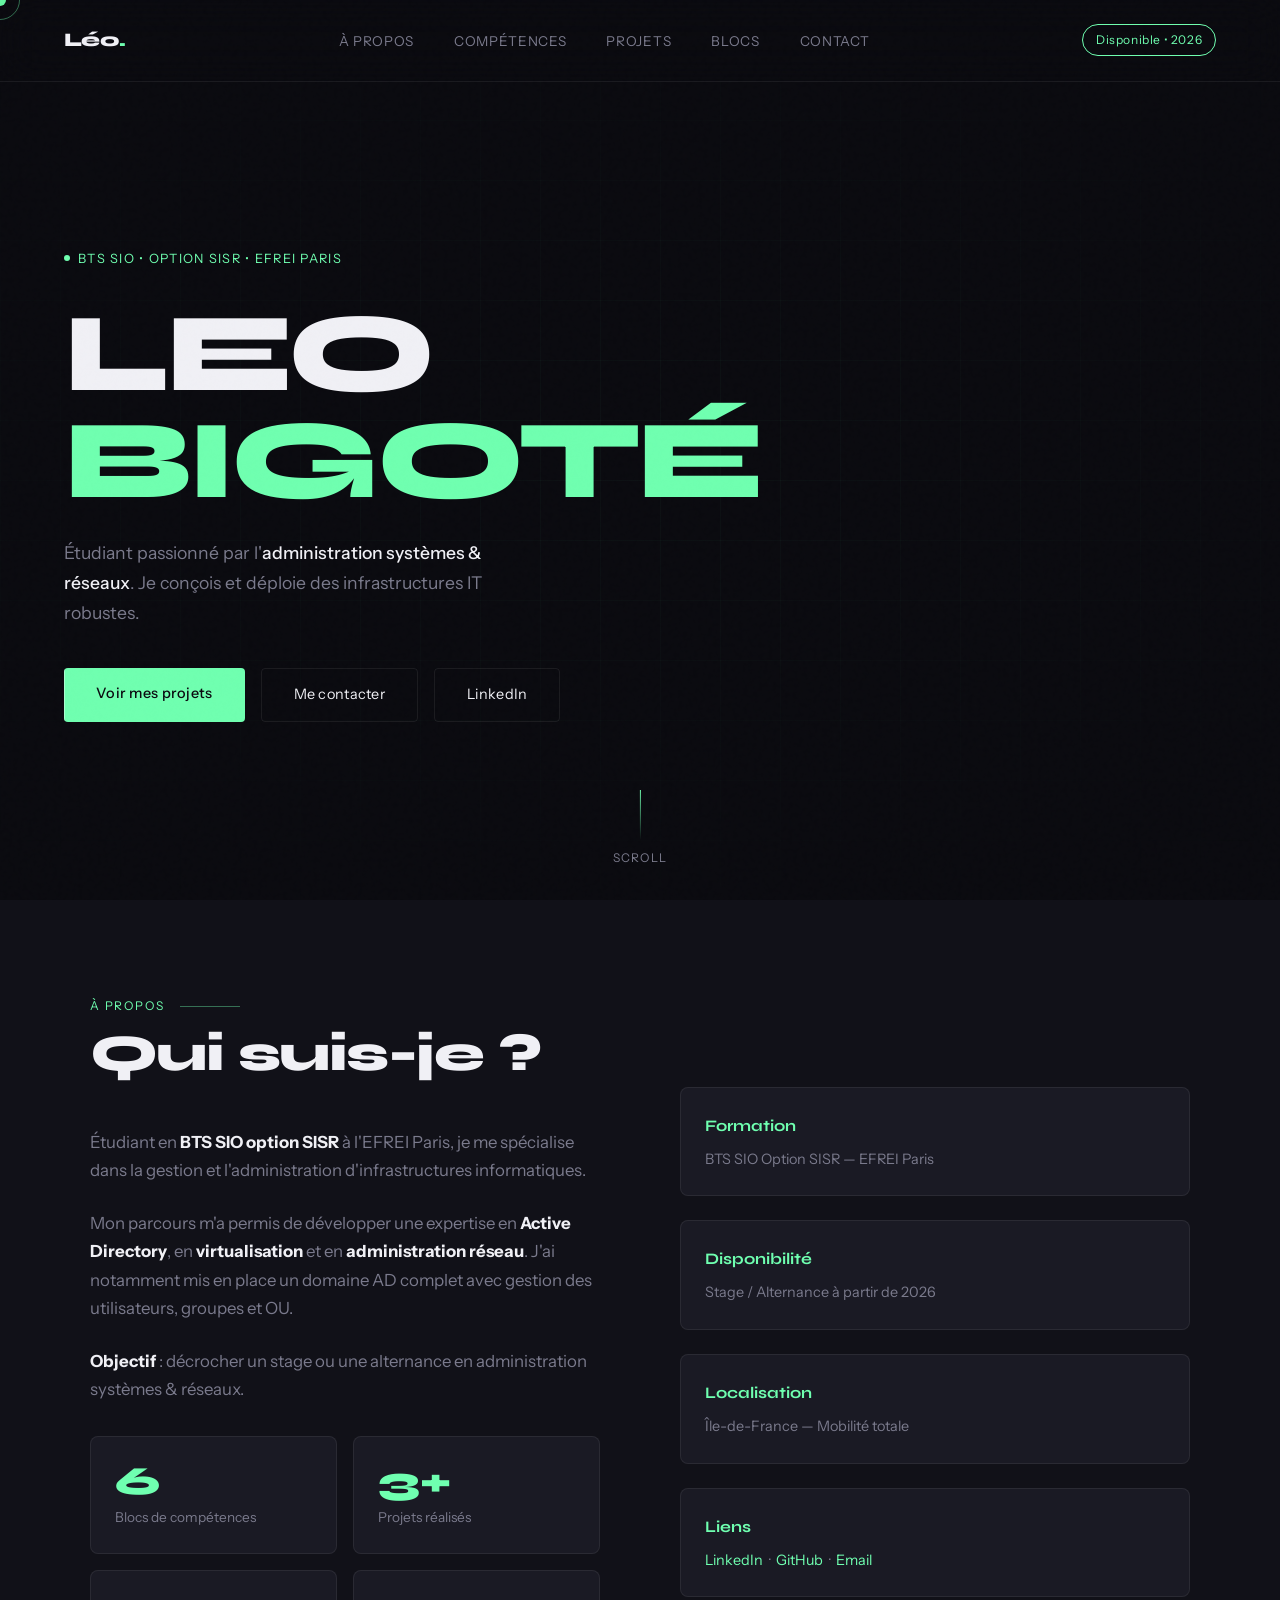
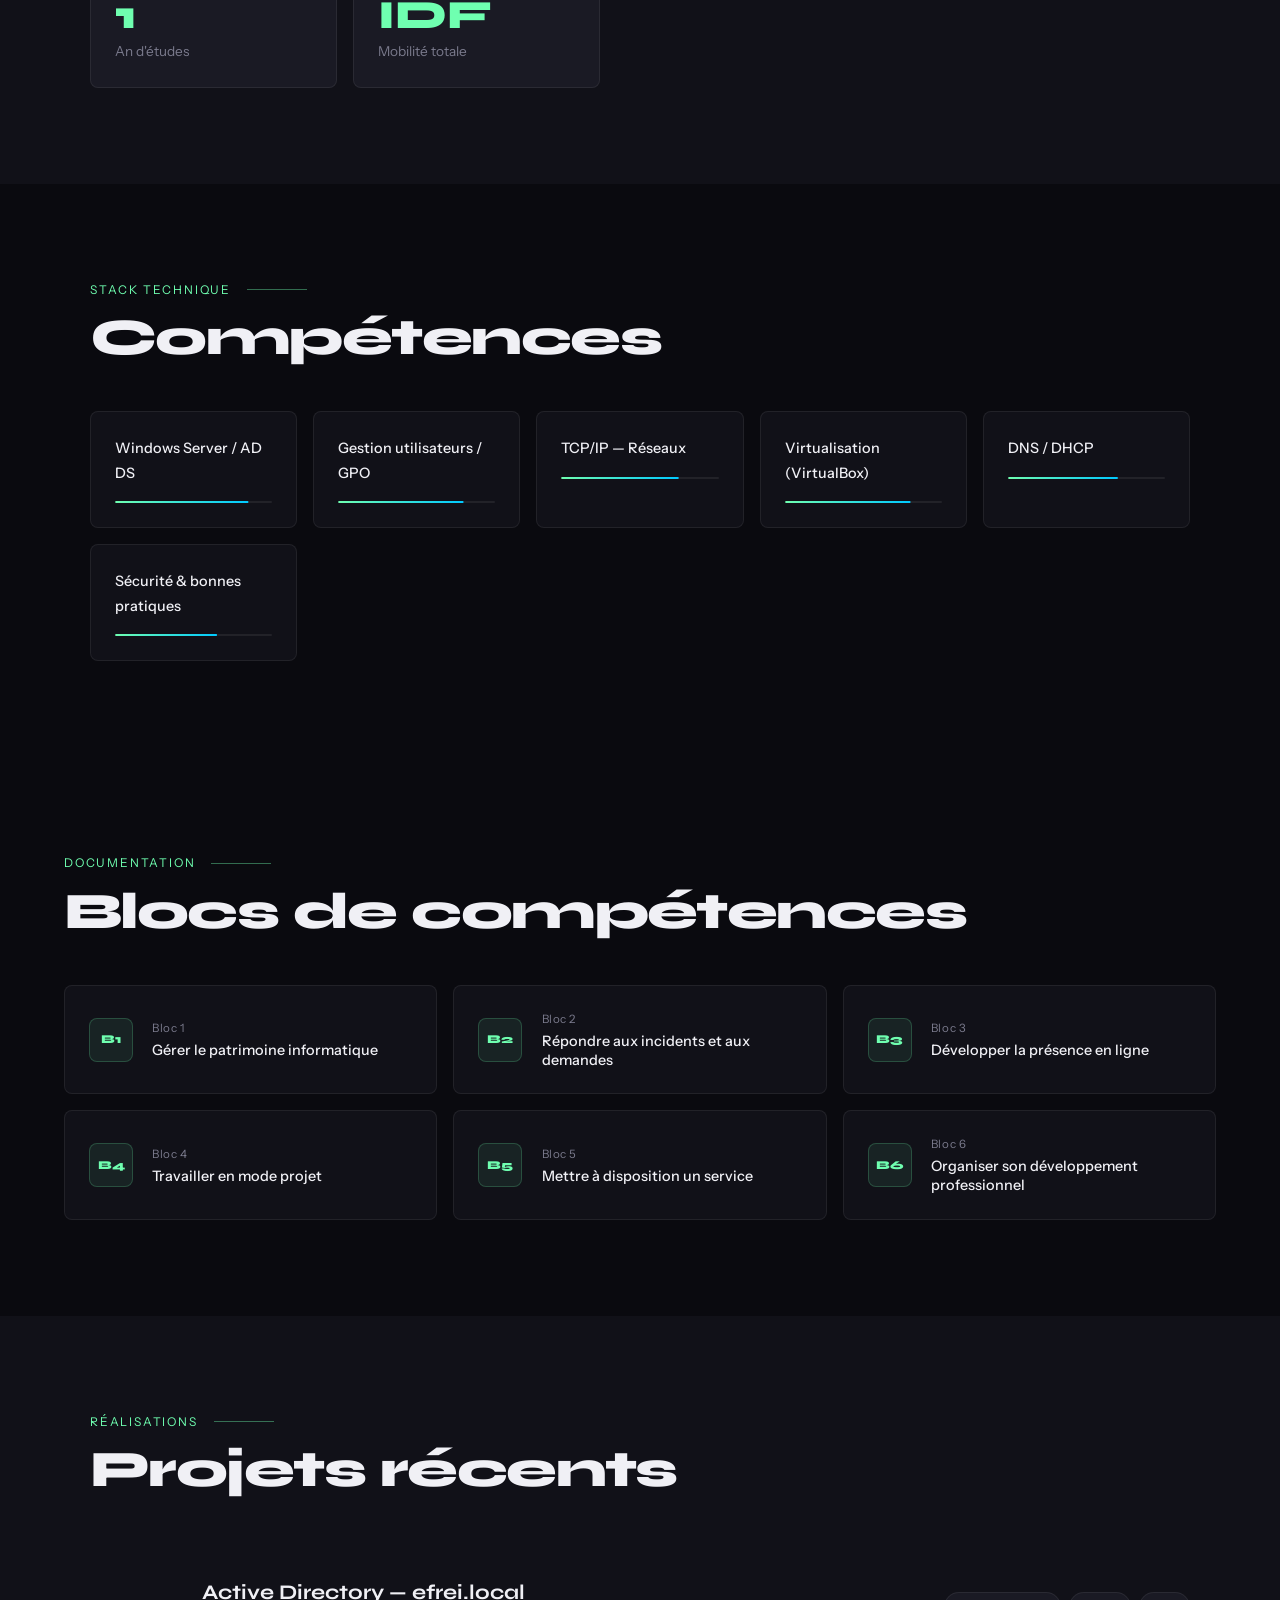
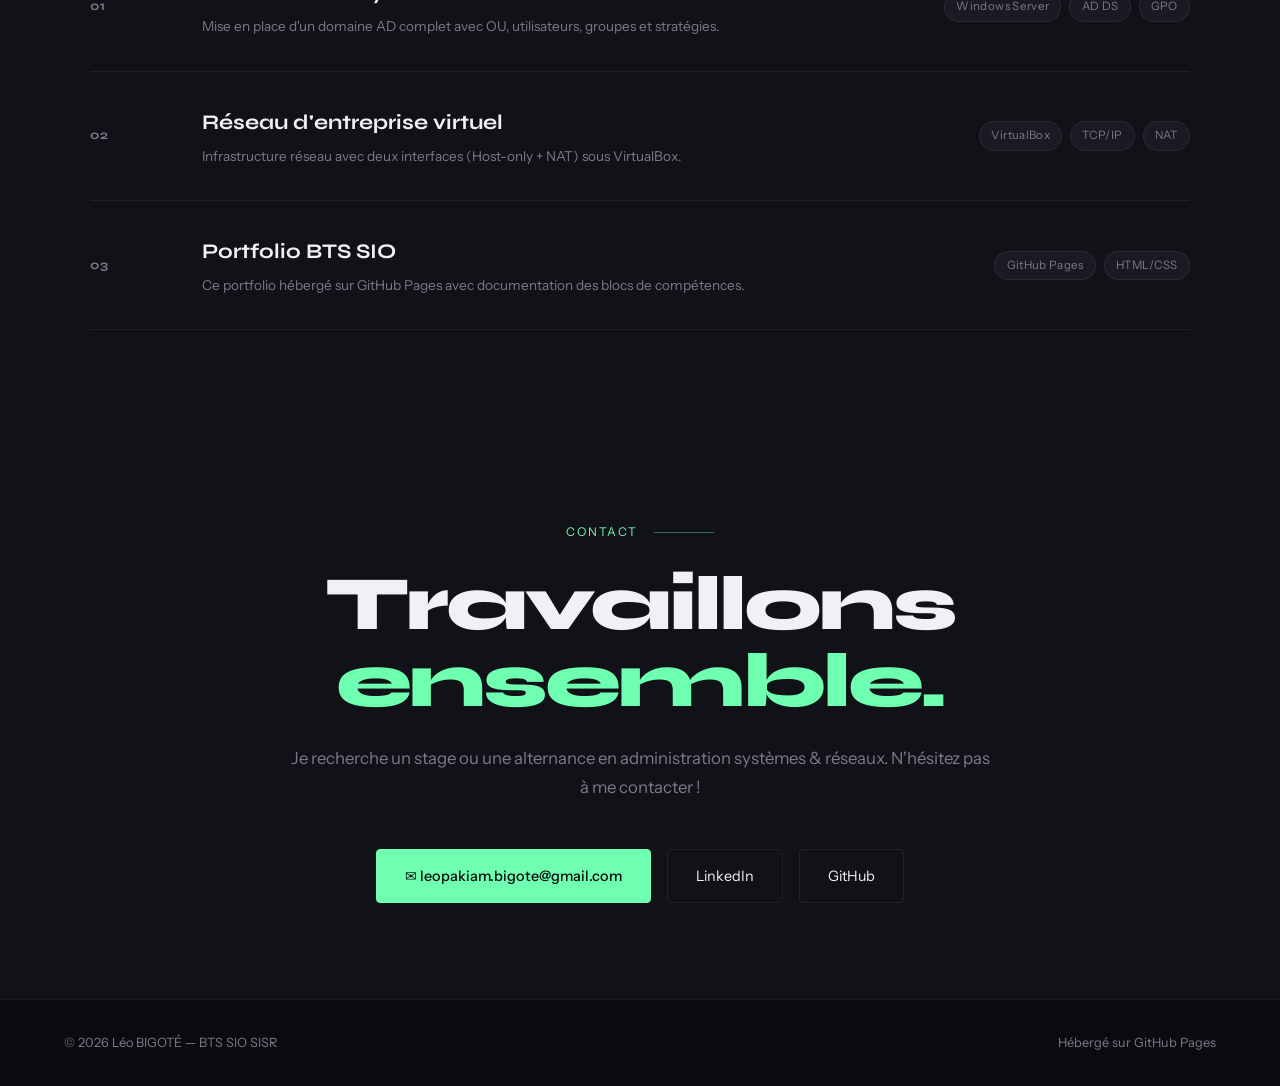
==== commit 7232f4e5: "Update index.html" ====
--- a/index.html
+++ b/index.html
@@ -34,7 +34,6 @@
     cursor: none;
   }
 
-  /* CURSOR */
   #cursor {
     width: 12px; height: 12px;
     background: var(--accent);
@@ -57,7 +56,6 @@
     transition: all 0.15s ease;
   }
 
-  /* NOISE OVERLAY */
   body::before {
     content: '';
     position: fixed;
@@ -68,7 +66,6 @@
     opacity: 0.4;
   }
 
-  /* NAV */
   nav {
     position: fixed;
     top: 0; left: 0; right: 0;
@@ -119,7 +116,6 @@
     letter-spacing: 0.05em;
   }
 
-  /* HERO */
   #accueil {
     min-height: 100vh;
     display: flex;
@@ -128,26 +124,23 @@
     position: relative;
     overflow: hidden;
   }
+  #bg3d {
+    position: absolute;
+    inset: 0;
+    width: 100%;
+    height: 100%;
+    z-index: 1;
+    pointer-events: none;
+  }
   .hero-grid-bg {
     position: absolute;
     inset: 0;
     background-image:
-      linear-gradient(rgba(111,255,176,0.04) 1px, transparent 1px),
-      linear-gradient(90deg, rgba(111,255,176,0.04) 1px, transparent 1px);
+      linear-gradient(rgba(111,255,176,0.03) 1px, transparent 1px),
+      linear-gradient(90deg, rgba(111,255,176,0.03) 1px, transparent 1px);
     background-size: 60px 60px;
     mask-image: radial-gradient(ellipse 80% 60% at 50% 50%, black, transparent);
-  }
-  .hero-glow {
-    position: absolute;
-    width: 600px; height: 600px;
-    background: radial-gradient(circle, rgba(111,255,176,0.08) 0%, transparent 70%);
-    top: 50%; left: 30%;
-    transform: translate(-50%, -50%);
-    animation: glowPulse 4s ease-in-out infinite;
-  }
-  @keyframes glowPulse {
-    0%, 100% { transform: translate(-50%,-50%) scale(1); opacity: 0.6; }
-    50% { transform: translate(-50%,-50%) scale(1.1); opacity: 1; }
+    z-index: 0;
   }
   .hero-content { position: relative; z-index: 2; max-width: 800px; }
   .hero-tag {
@@ -240,6 +233,7 @@
     color: var(--muted); font-size: 0.75rem; letter-spacing: 0.1em;
     text-transform: uppercase;
     animation: fadeIn 1s 1.5s both;
+    z-index: 2;
   }
   .scroll-line {
     width: 1px; height: 50px;
@@ -252,39 +246,8 @@
     51% { transform: scaleY(1); transform-origin: bottom; }
     100% { transform: scaleY(0); transform-origin: bottom; }
   }
-  .hero-stack {
-    position: absolute;
-    right: 4rem; top: 50%;
-    transform: translateY(-50%);
-    display: flex; flex-direction: column; gap: 1rem;
-    opacity: 0;
-    animation: fadeIn 0.8s 1.2s forwards;
-  }
-  .stack-item {
-    padding: 0.6rem 1rem;
-    background: var(--surface);
-    border: 1px solid var(--border);
-    border-radius: 4px;
-    font-size: 0.8rem;
-    color: var(--muted);
-    white-space: nowrap;
-    transition: all 0.3s;
-    position: relative;
-    overflow: hidden;
-  }
-  .stack-item::before {
-    content: '';
-    position: absolute;
-    left: 0; top: 0; bottom: 0;
-    width: 2px;
-    background: var(--accent);
-    transform: scaleY(0);
-    transition: transform 0.3s;
-  }
-  .stack-item:hover { color: var(--text); border-color: rgba(111,255,176,0.3); }
-  .stack-item:hover::before { transform: scaleY(1); }
-
-  /* SECTIONS */
+  .hero-stack { display: none; }
+
   section { padding: 6rem 4rem; position: relative; }
   .section-label {
     font-size: 0.75rem;
@@ -311,7 +274,6 @@
     line-height: 1;
   }
 
-  /* ABOUT */
   #about { background: var(--surface); }
   .about-grid {
     display: grid;
@@ -377,67 +339,84 @@
   }
   .info-block p { color: var(--muted); font-size: 0.9rem; }
 
-  /* COMPETENCES */
-  #competences { max-width: 1200px; margin: 0 auto; }
-  .comp-wrapper { padding: 6rem 4rem; }
-  .comp-grid {
+  .skills-section { padding: 6rem 4rem; background: var(--bg); }
+  .skills-inner { max-width: 1100px; margin: 0 auto; }
+  .skills-grid {
     display: grid;
-    grid-template-columns: repeat(auto-fit, minmax(300px, 1fr));
-    gap: 1.5rem;
-  }
-  .comp-card {
+    grid-template-columns: repeat(auto-fit, minmax(200px, 1fr));
+    gap: 1rem;
+    margin-top: 3rem;
+  }
+  .skill-item {
     background: var(--surface);
     border: 1px solid var(--border);
-    border-radius: 12px;
-    padding: 2rem;
+    border-radius: 8px;
+    padding: 1.5rem;
+    transition: all 0.3s;
+  }
+  .skill-item:hover { border-color: rgba(111,255,176,0.3); }
+  .skill-name { font-size: 0.9rem; font-weight: 500; color: var(--text); margin-bottom: 1rem; }
+  .skill-bar {
+    height: 2px;
+    background: var(--border);
+    border-radius: 100px;
+    overflow: hidden;
+  }
+  .skill-fill {
+    height: 100%;
+    background: linear-gradient(90deg, var(--accent), var(--accent2));
+    border-radius: 100px;
+    transform: scaleX(0);
+    transform-origin: left;
+    transition: transform 1s cubic-bezier(0.23, 1, 0.32, 1);
+  }
+
+  .blocs-wrapper { padding: 6rem 4rem; }
+  .blocs-grid {
+    display: grid;
+    grid-template-columns: repeat(auto-fit, minmax(280px, 1fr));
+    gap: 1rem;
+  }
+  .bloc-card {
+    background: var(--surface);
+    border: 1px solid var(--border);
+    border-radius: 8px;
+    padding: 1.5rem;
+    text-decoration: none;
+    display: flex;
+    align-items: center;
+    gap: 1.2rem;
+    transition: all 0.3s;
     position: relative;
     overflow: hidden;
-    transition: all 0.4s cubic-bezier(0.23, 1, 0.32, 1);
-    text-decoration: none;
-    display: block;
-    color: inherit;
-  }
-  .comp-card::before {
-    content: '';
+  }
+  .bloc-card::after {
+    content: '→';
     position: absolute;
-    inset: 0;
-    background: linear-gradient(135deg, rgba(111,255,176,0.05), transparent);
-    opacity: 0;
-    transition: opacity 0.4s;
-  }
-  .comp-card:hover { transform: translateY(-6px); border-color: rgba(111,255,176,0.3); box-shadow: 0 20px 60px rgba(0,0,0,0.5); }
-  .comp-card:hover::before { opacity: 1; }
-  .comp-num {
-    font-family: var(--font-display);
-    font-size: 3.5rem;
-    font-weight: 800;
-    color: rgba(111,255,176,0.12);
-    line-height: 1;
-    margin-bottom: 1rem;
-    transition: color 0.3s;
-  }
-  .comp-card:hover .comp-num { color: rgba(111,255,176,0.25); }
-  .comp-name {
-    font-family: var(--font-display);
-    font-size: 1rem;
-    font-weight: 700;
-    color: var(--text);
-    margin-bottom: 0.5rem;
-    line-height: 1.3;
-  }
-  .comp-desc { font-size: 0.85rem; color: var(--muted); }
-  .comp-arrow {
-    position: absolute;
-    right: 1.5rem; bottom: 1.5rem;
+    right: 1.5rem;
     color: var(--accent);
-    font-size: 1.2rem;
     opacity: 0;
     transform: translateX(-8px);
     transition: all 0.3s;
   }
-  .comp-card:hover .comp-arrow { opacity: 1; transform: translateX(0); }
-
-  /* PROJETS */
+  .bloc-card:hover { border-color: rgba(111,255,176,0.3); transform: translateY(-3px); }
+  .bloc-card:hover::after { opacity: 1; transform: translateX(0); }
+  .bloc-icon {
+    width: 44px; height: 44px;
+    background: rgba(111,255,176,0.08);
+    border: 1px solid rgba(111,255,176,0.2);
+    border-radius: 8px;
+    display: flex; align-items: center; justify-content: center;
+    font-family: var(--font-display);
+    font-size: 0.75rem;
+    font-weight: 800;
+    color: var(--accent);
+    flex-shrink: 0;
+  }
+  .bloc-info { flex: 1; }
+  .bloc-num { font-size: 0.72rem; color: var(--muted); letter-spacing: 0.05em; margin-bottom: 0.15rem; }
+  .bloc-name { font-size: 0.9rem; color: var(--text); font-weight: 500; line-height: 1.3; }
+
   #projets { background: var(--surface); }
   .projets-inner { max-width: 1100px; margin: 0 auto; }
   .projet-list { display: flex; flex-direction: column; gap: 1px; }
@@ -448,7 +427,6 @@
     gap: 2rem;
     padding: 2rem 0;
     border-bottom: 1px solid var(--border);
-    cursor: pointer;
     transition: all 0.3s;
     position: relative;
   }
@@ -493,89 +471,6 @@
   }
   .projet-item:hover .tag { border-color: rgba(111,255,176,0.3); color: var(--accent); }
 
-  /* BLOCS */
-  #blocs { max-width: 1100px; margin: 0 auto; }
-  .blocs-wrapper { padding: 6rem 4rem; }
-  .blocs-grid {
-    display: grid;
-    grid-template-columns: repeat(auto-fit, minmax(280px, 1fr));
-    gap: 1rem;
-  }
-  .bloc-card {
-    background: var(--surface);
-    border: 1px solid var(--border);
-    border-radius: 8px;
-    padding: 1.5rem;
-    text-decoration: none;
-    display: flex;
-    align-items: center;
-    gap: 1.2rem;
-    transition: all 0.3s;
-    position: relative;
-    overflow: hidden;
-  }
-  .bloc-card::after {
-    content: '→';
-    position: absolute;
-    right: 1.5rem;
-    color: var(--accent);
-    opacity: 0;
-    transform: translateX(-8px);
-    transition: all 0.3s;
-  }
-  .bloc-card:hover { border-color: rgba(111,255,176,0.3); transform: translateY(-3px); }
-  .bloc-card:hover::after { opacity: 1; transform: translateX(0); }
-  .bloc-icon {
-    width: 44px; height: 44px;
-    background: rgba(111,255,176,0.08);
-    border: 1px solid rgba(111,255,176,0.2);
-    border-radius: 8px;
-    display: flex; align-items: center; justify-content: center;
-    font-family: var(--font-display);
-    font-size: 0.75rem;
-    font-weight: 800;
-    color: var(--accent);
-    flex-shrink: 0;
-  }
-  .bloc-info { flex: 1; }
-  .bloc-num { font-size: 0.72rem; color: var(--muted); letter-spacing: 0.05em; margin-bottom: 0.15rem; }
-  .bloc-name { font-size: 0.9rem; color: var(--text); font-weight: 500; line-height: 1.3; }
-
-  /* SKILLS */
-  .skills-section { padding: 6rem 4rem; background: var(--bg); }
-  .skills-inner { max-width: 1100px; margin: 0 auto; }
-  .skills-grid {
-    display: grid;
-    grid-template-columns: repeat(auto-fit, minmax(200px, 1fr));
-    gap: 1rem;
-    margin-top: 3rem;
-  }
-  .skill-item {
-    background: var(--surface);
-    border: 1px solid var(--border);
-    border-radius: 8px;
-    padding: 1.5rem;
-    transition: all 0.3s;
-  }
-  .skill-item:hover { border-color: rgba(111,255,176,0.3); }
-  .skill-name { font-size: 0.9rem; font-weight: 500; color: var(--text); margin-bottom: 1rem; }
-  .skill-bar {
-    height: 2px;
-    background: var(--border);
-    border-radius: 100px;
-    overflow: hidden;
-  }
-  .skill-fill {
-    height: 100%;
-    background: linear-gradient(90deg, var(--accent), var(--accent2));
-    border-radius: 100px;
-    transform: scaleX(0);
-    transform-origin: left;
-    transition: transform 1s cubic-bezier(0.23, 1, 0.32, 1);
-  }
-  .skill-fill.animated { transform: scaleX(1); }
-
-  /* CONTACT */
   #contact {
     padding: 6rem 4rem;
     background: var(--surface);
@@ -614,7 +509,6 @@
   .contact-link.primary { background: var(--accent); color: #0a0a0f; border-color: var(--accent); font-weight: 500; }
   .contact-link.primary:hover { background: transparent; color: var(--accent); }
 
-  /* FOOTER */
   footer {
     padding: 2rem 4rem;
     border-top: 1px solid var(--border);
@@ -625,7 +519,6 @@
     color: var(--muted);
   }
 
-  /* ANIMATIONS */
   @keyframes fadeUp {
     from { opacity: 0; transform: translateY(30px); }
     to { opacity: 1; transform: translateY(0); }
@@ -634,24 +527,18 @@
     from { opacity: 0; }
     to { opacity: 1; }
   }
-
   .reveal {
     opacity: 0;
     transform: translateY(40px);
     transition: all 0.8s cubic-bezier(0.23, 1, 0.32, 1);
   }
-  .reveal.visible {
-    opacity: 1;
-    transform: translateY(0);
-  }
-
-  /* MOBILE */
+  .reveal.visible { opacity: 1; transform: translateY(0); }
+
   @media (max-width: 768px) {
     nav { padding: 1.2rem 1.5rem; }
     .nav-links { display: none; }
-    section, .comp-wrapper, .blocs-wrapper, .skills-section, #contact { padding: 4rem 1.5rem; }
+    section, .blocs-wrapper, .skills-section, #contact { padding: 4rem 1.5rem; }
     #accueil { padding: 7rem 1.5rem 4rem; }
-    .hero-stack { display: none; }
     .about-grid { grid-template-columns: 1fr; gap: 2rem; }
     .projet-item { grid-template-columns: 50px 1fr; }
     .projet-tags { display: none; }
@@ -664,7 +551,6 @@
 <div id="cursor"></div>
 <div id="cursor-ring"></div>
 
-<!-- NAV -->
 <nav>
   <a href="#accueil" class="nav-logo">Léo<span>.</span></a>
   <ul class="nav-links">
@@ -677,10 +563,9 @@
   <span class="nav-badge">Disponible • 2026</span>
 </nav>
 
-<!-- HERO -->
 <section id="accueil">
+  <canvas id="bg3d"></canvas>
   <div class="hero-grid-bg"></div>
-  <div class="hero-glow"></div>
   <div class="hero-content">
     <div class="hero-tag">BTS SIO • Option SISR • EFREI Paris</div>
     <h1 class="hero-name">
@@ -697,69 +582,31 @@
       <a href="https://www.linkedin.com/in/leo-bigote/" class="btn-outline" target="_blank">LinkedIn</a>
     </div>
   </div>
-  <div class="hero-stack">
-    <div class="stack-item">Windows Server 2019</div>
-    <div class="stack-item">AD DS / DNS</div>
-    <div class="stack-item">VirtualBox</div>
-    <div class="stack-item">TCP/IP</div>
-  </div>
   <div class="hero-scroll">
     <div class="scroll-line"></div>
     Scroll
   </div>
 </section>
 
-<!-- ABOUT -->
 <section id="about">
   <div class="about-grid">
     <div class="about-text reveal">
       <div class="section-label">À propos</div>
       <h2 class="section-title">Qui suis-je ?</h2>
-      <p>
-        Étudiant en <strong>BTS SIO option SISR</strong> à l'EFREI Paris, je me spécialise dans
-        la gestion et l'administration d'infrastructures informatiques.
-      </p>
-      <p>
-        Mon parcours m'a permis de développer une expertise en <strong>Active Directory</strong>,
-        en <strong>virtualisation</strong> et en <strong>administration réseau</strong>.
-        J'ai notamment mis en place un domaine AD complet avec gestion des utilisateurs, groupes et OU.
-      </p>
-      <p>
-        <strong>Objectif</strong> : décrocher un stage ou une alternance en administration
-        systèmes & réseaux afin d'approfondir mes compétences sur le terrain.
-      </p>
+      <p>Étudiant en <strong>BTS SIO option SISR</strong> à l'EFREI Paris, je me spécialise dans la gestion et l'administration d'infrastructures informatiques.</p>
+      <p>Mon parcours m'a permis de développer une expertise en <strong>Active Directory</strong>, en <strong>virtualisation</strong> et en <strong>administration réseau</strong>. J'ai notamment mis en place un domaine AD complet avec gestion des utilisateurs, groupes et OU.</p>
+      <p><strong>Objectif</strong> : décrocher un stage ou une alternance en administration systèmes & réseaux.</p>
       <div class="about-stats">
-        <div class="stat-card">
-          <div class="stat-num">6</div>
-          <div class="stat-label">Blocs de compétences</div>
-        </div>
-        <div class="stat-card">
-          <div class="stat-num">3+</div>
-          <div class="stat-label">Projets réalisés</div>
-        </div>
-        <div class="stat-card">
-          <div class="stat-num">1</div>
-          <div class="stat-label">An d'études</div>
-        </div>
-        <div class="stat-card">
-          <div class="stat-num">IDF</div>
-          <div class="stat-label">Mobilité totale</div>
-        </div>
+        <div class="stat-card"><div class="stat-num">6</div><div class="stat-label">Blocs de compétences</div></div>
+        <div class="stat-card"><div class="stat-num">3+</div><div class="stat-label">Projets réalisés</div></div>
+        <div class="stat-card"><div class="stat-num">1</div><div class="stat-label">An d'études</div></div>
+        <div class="stat-card"><div class="stat-num">IDF</div><div class="stat-label">Mobilité totale</div></div>
       </div>
     </div>
     <div class="about-info reveal">
-      <div class="info-block">
-        <h4>Formation</h4>
-        <p>BTS SIO Option SISR — EFREI Paris</p>
-      </div>
-      <div class="info-block">
-        <h4>Disponibilité</h4>
-        <p>Stage / Alternance à partir de 2026</p>
-      </div>
-      <div class="info-block">
-        <h4>Localisation</h4>
-        <p>Île-de-France — Mobilité totale</p>
-      </div>
+      <div class="info-block"><h4>Formation</h4><p>BTS SIO Option SISR — EFREI Paris</p></div>
+      <div class="info-block"><h4>Disponibilité</h4><p>Stage / Alternance à partir de 2026</p></div>
+      <div class="info-block"><h4>Localisation</h4><p>Île-de-France — Mobilité totale</p></div>
       <div class="info-block">
         <h4>Liens</h4>
         <p>
@@ -774,91 +621,52 @@
   </div>
 </section>
 
-<!-- COMPETENCES TECHNIQUES -->
-<div class="skills-section">
+<div class="skills-section" id="competences">
   <div class="skills-inner">
     <div class="section-label reveal">Stack technique</div>
     <h2 class="section-title reveal">Compétences</h2>
     <div class="skills-grid">
-      <div class="skill-item reveal">
-        <div class="skill-name">Windows Server / AD DS</div>
-        <div class="skill-bar"><div class="skill-fill" data-width="0.85"></div></div>
-      </div>
-      <div class="skill-item reveal">
-        <div class="skill-name">Gestion utilisateurs / GPO</div>
-        <div class="skill-bar"><div class="skill-fill" data-width="0.80"></div></div>
-      </div>
-      <div class="skill-item reveal">
-        <div class="skill-name">TCP/IP — Réseaux</div>
-        <div class="skill-bar"><div class="skill-fill" data-width="0.75"></div></div>
-      </div>
-      <div class="skill-item reveal">
-        <div class="skill-name">Virtualisation (VirtualBox)</div>
-        <div class="skill-bar"><div class="skill-fill" data-width="0.80"></div></div>
-      </div>
-      <div class="skill-item reveal">
-        <div class="skill-name">DNS / DHCP</div>
-        <div class="skill-bar"><div class="skill-fill" data-width="0.70"></div></div>
-      </div>
-      <div class="skill-item reveal">
-        <div class="skill-name">Sécurité & bonnes pratiques</div>
-        <div class="skill-bar"><div class="skill-fill" data-width="0.65"></div></div>
-      </div>
+      <div class="skill-item reveal"><div class="skill-name">Windows Server / AD DS</div><div class="skill-bar"><div class="skill-fill" data-width="0.85"></div></div></div>
+      <div class="skill-item reveal"><div class="skill-name">Gestion utilisateurs / GPO</div><div class="skill-bar"><div class="skill-fill" data-width="0.80"></div></div></div>
+      <div class="skill-item reveal"><div class="skill-name">TCP/IP — Réseaux</div><div class="skill-bar"><div class="skill-fill" data-width="0.75"></div></div></div>
+      <div class="skill-item reveal"><div class="skill-name">Virtualisation (VirtualBox)</div><div class="skill-bar"><div class="skill-fill" data-width="0.80"></div></div></div>
+      <div class="skill-item reveal"><div class="skill-name">DNS / DHCP</div><div class="skill-bar"><div class="skill-fill" data-width="0.70"></div></div></div>
+      <div class="skill-item reveal"><div class="skill-name">Sécurité & bonnes pratiques</div><div class="skill-bar"><div class="skill-fill" data-width="0.65"></div></div></div>
     </div>
   </div>
 </div>
 
-<!-- BLOCS DE COMPETENCES -->
 <div class="blocs-wrapper" id="blocs">
   <div class="section-label reveal">Documentation</div>
   <h2 class="section-title reveal">Blocs de compétences</h2>
   <div class="blocs-grid">
     <a href="https://leo121205.github.io/bloc_de_competences/gerer-patrimoine-informatique.html" class="bloc-card reveal">
       <div class="bloc-icon">B1</div>
-      <div class="bloc-info">
-        <div class="bloc-num">Bloc 1</div>
-        <div class="bloc-name">Gérer le patrimoine informatique</div>
-      </div>
+      <div class="bloc-info"><div class="bloc-num">Bloc 1</div><div class="bloc-name">Gérer le patrimoine informatique</div></div>
     </a>
     <a href="https://leo121205.github.io/bloc_de_competences/repondre-incidents-demandes.html" class="bloc-card reveal">
       <div class="bloc-icon">B2</div>
-      <div class="bloc-info">
-        <div class="bloc-num">Bloc 2</div>
-        <div class="bloc-name">Répondre aux incidents et aux demandes</div>
-      </div>
+      <div class="bloc-info"><div class="bloc-num">Bloc 2</div><div class="bloc-name">Répondre aux incidents et aux demandes</div></div>
     </a>
     <a href="https://leo121205.github.io/bloc_de_competences/developper-presence-en-ligne.html" class="bloc-card reveal">
       <div class="bloc-icon">B3</div>
-      <div class="bloc-info">
-        <div class="bloc-num">Bloc 3</div>
-        <div class="bloc-name">Développer la présence en ligne</div>
-      </div>
+      <div class="bloc-info"><div class="bloc-num">Bloc 3</div><div class="bloc-name">Développer la présence en ligne</div></div>
     </a>
     <a href="https://leo121205.github.io/bloc_de_competences/travailler-en-mode-projet.html" class="bloc-card reveal">
       <div class="bloc-icon">B4</div>
-      <div class="bloc-info">
-        <div class="bloc-num">Bloc 4</div>
-        <div class="bloc-name">Travailler en mode projet</div>
-      </div>
+      <div class="bloc-info"><div class="bloc-num">Bloc 4</div><div class="bloc-name">Travailler en mode projet</div></div>
     </a>
     <a href="https://leo121205.github.io/bloc_de_competences/mettre-a-disposition-un-service.html" class="bloc-card reveal">
       <div class="bloc-icon">B5</div>
-      <div class="bloc-info">
-        <div class="bloc-num">Bloc 5</div>
-        <div class="bloc-name">Mettre à disposition un service</div>
-      </div>
+      <div class="bloc-info"><div class="bloc-num">Bloc 5</div><div class="bloc-name">Mettre à disposition un service</div></div>
     </a>
     <a href="https://leo121205.github.io/bloc_de_competences/organiser-developpement-professionnel.html" class="bloc-card reveal">
       <div class="bloc-icon">B6</div>
-      <div class="bloc-info">
-        <div class="bloc-num">Bloc 6</div>
-        <div class="bloc-name">Organiser son développement professionnel</div>
-      </div>
+      <div class="bloc-info"><div class="bloc-num">Bloc 6</div><div class="bloc-name">Organiser son développement professionnel</div></div>
     </a>
   </div>
 </div>
 
-<!-- PROJETS -->
 <section id="projets">
   <div class="projets-inner">
     <div class="section-label reveal">Réalisations</div>
@@ -903,15 +711,11 @@
   </div>
 </section>
 
-<!-- CONTACT -->
 <section id="contact">
   <div class="contact-inner">
     <div class="section-label" style="justify-content:center;">Contact</div>
     <h2 class="contact-title">Travaillons<br><span>ensemble.</span></h2>
-    <p class="contact-sub">
-      Je recherche un stage ou une alternance en administration systèmes & réseaux.
-      N'hésitez pas à me contacter !
-    </p>
+    <p class="contact-sub">Je recherche un stage ou une alternance en administration systèmes & réseaux. N'hésitez pas à me contacter !</p>
     <div class="contact-links">
       <a href="mailto:leopakiam.bigote@gmail.com" class="contact-link primary">✉ leopakiam.bigote@gmail.com</a>
       <a href="https://www.linkedin.com/in/leo-bigote/" target="_blank" class="contact-link">LinkedIn</a>
@@ -920,14 +724,12 @@
   </div>
 </section>
 
-<!-- FOOTER -->
 <footer>
   <span>© 2026 Léo BIGOTÉ — BTS SIO SISR</span>
   <span>Hébergé sur GitHub Pages</span>
 </footer>
 
 <script>
-  // CUSTOM CURSOR
   const cursor = document.getElementById('cursor');
   const ring = document.getElementById('cursor-ring');
   let mx = 0, my = 0, rx = 0, ry = 0;
@@ -944,47 +746,37 @@
     requestAnimationFrame(animRing);
   }
   animRing();
-  document.querySelectorAll('a, button, .comp-card, .bloc-card, .projet-item').forEach(el => {
+  document.querySelectorAll('a, button, .bloc-card, .projet-item').forEach(el => {
     el.addEventListener('mouseenter', () => {
-      cursor.style.width = '20px';
-      cursor.style.height = '20px';
-      ring.style.width = '60px';
-      ring.style.height = '60px';
+      cursor.style.width = '20px'; cursor.style.height = '20px';
+      ring.style.width = '60px'; ring.style.height = '60px';
     });
     el.addEventListener('mouseleave', () => {
-      cursor.style.width = '12px';
-      cursor.style.height = '12px';
-      ring.style.width = '40px';
-      ring.style.height = '40px';
+      cursor.style.width = '12px'; cursor.style.height = '12px';
+      ring.style.width = '40px'; ring.style.height = '40px';
     });
   });
 
-  // SCROLL REVEAL
   const revealEls = document.querySelectorAll('.reveal');
   const observer = new IntersectionObserver(entries => {
-    entries.forEach((entry, i) => {
+    entries.forEach(entry => {
       if (entry.isIntersecting) {
-        setTimeout(() => {
-          entry.target.classList.add('visible');
-          // Animate skill bars
-          const bar = entry.target.querySelector('.skill-fill');
-          if (bar) {
-            const w = parseFloat(bar.dataset.width);
-            bar.style.transform = `scaleX(${w})`;
-          }
-        }, 80);
+        entry.target.classList.add('visible');
+        const bar = entry.target.querySelector('.skill-fill');
+        if (bar) {
+          const w = parseFloat(bar.dataset.width);
+          bar.style.transform = `scaleX(${w})`;
+        }
         observer.unobserve(entry.target);
       }
     });
   }, { threshold: 0.15 });
   revealEls.forEach(el => observer.observe(el));
 
-  // STAGGER reveals in grids
-  document.querySelectorAll('.comp-grid .comp-card, .blocs-grid .bloc-card, .skills-grid .skill-item').forEach((el, i) => {
+  document.querySelectorAll('.blocs-grid .bloc-card, .skills-grid .skill-item').forEach((el, i) => {
     el.style.transitionDelay = (i * 0.08) + 's';
   });
 
-  // NAV active state
   const sections = document.querySelectorAll('section[id], div[id]');
   const navLinks = document.querySelectorAll('.nav-links a');
   window.addEventListener('scroll', () => {
@@ -997,5 +789,6 @@
     });
   });
 </script>
+<script src="bg3d.js"></script>
 </body>
 </html>
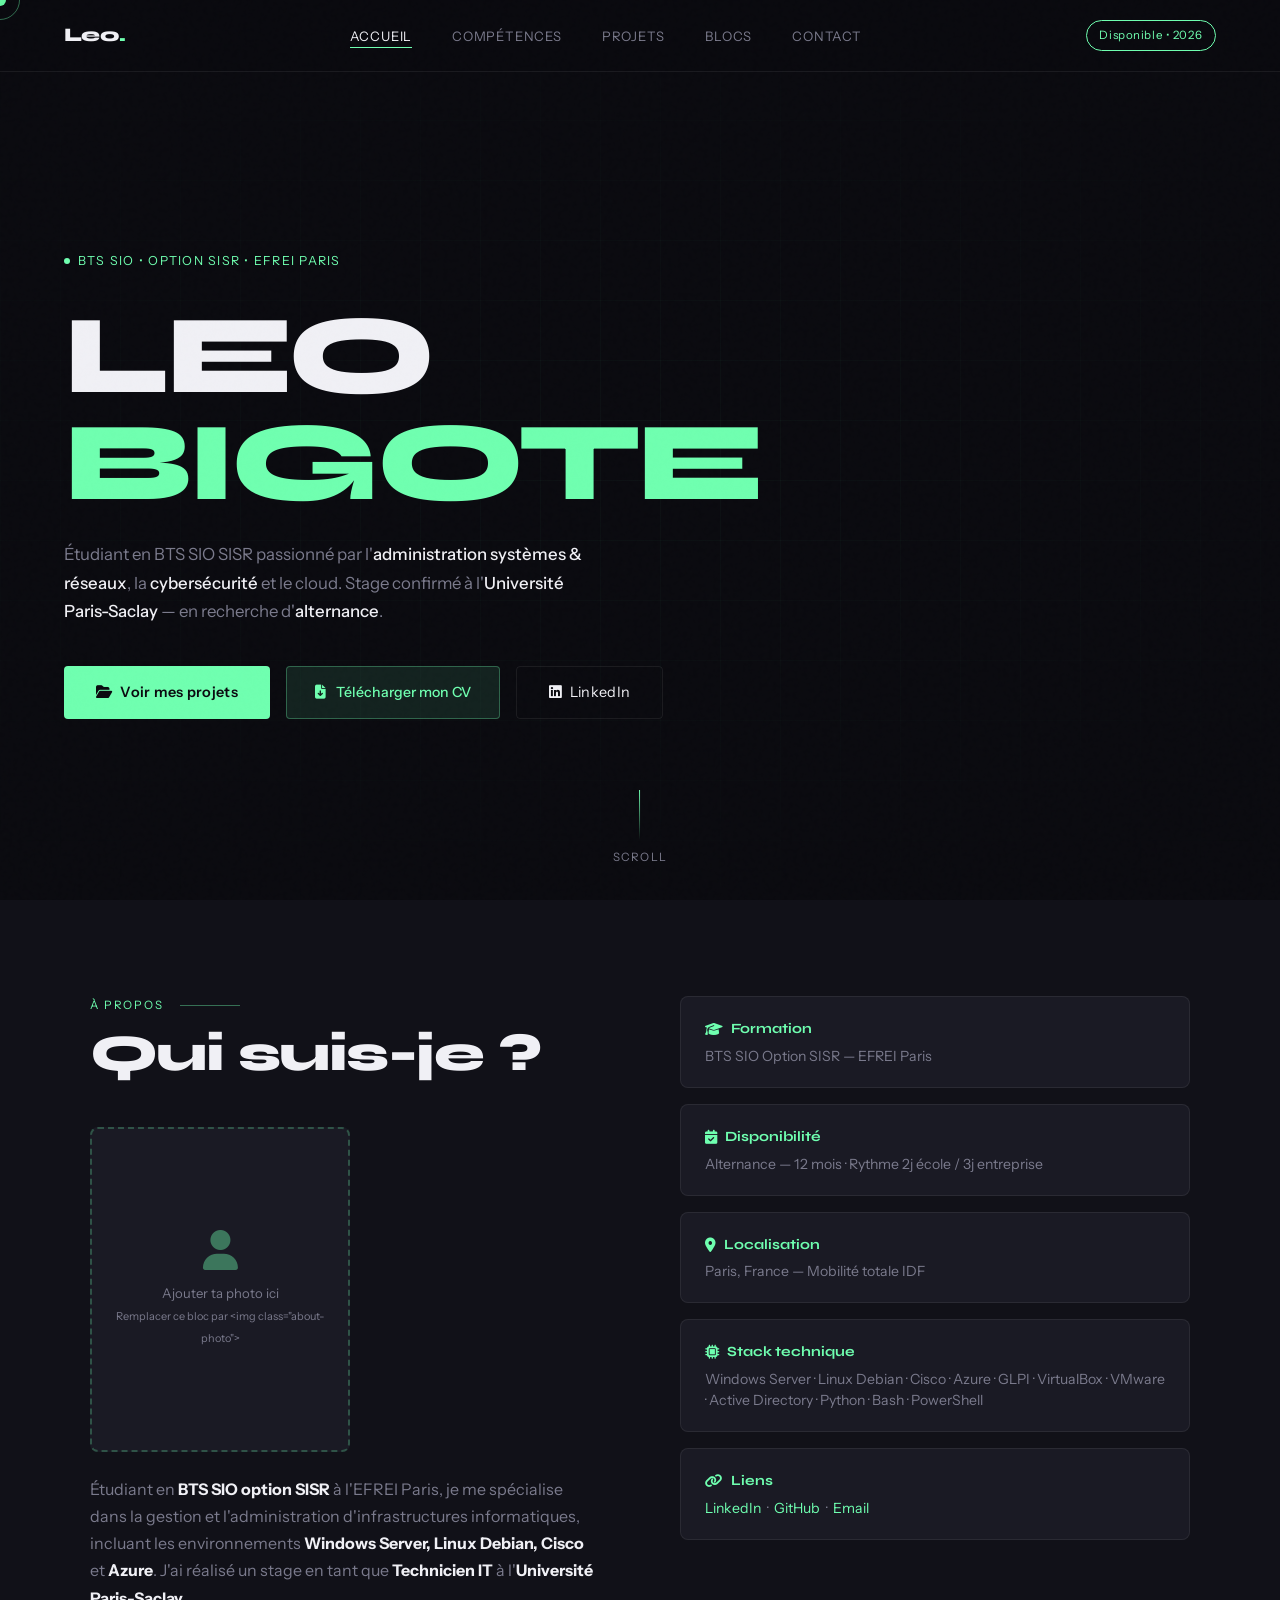
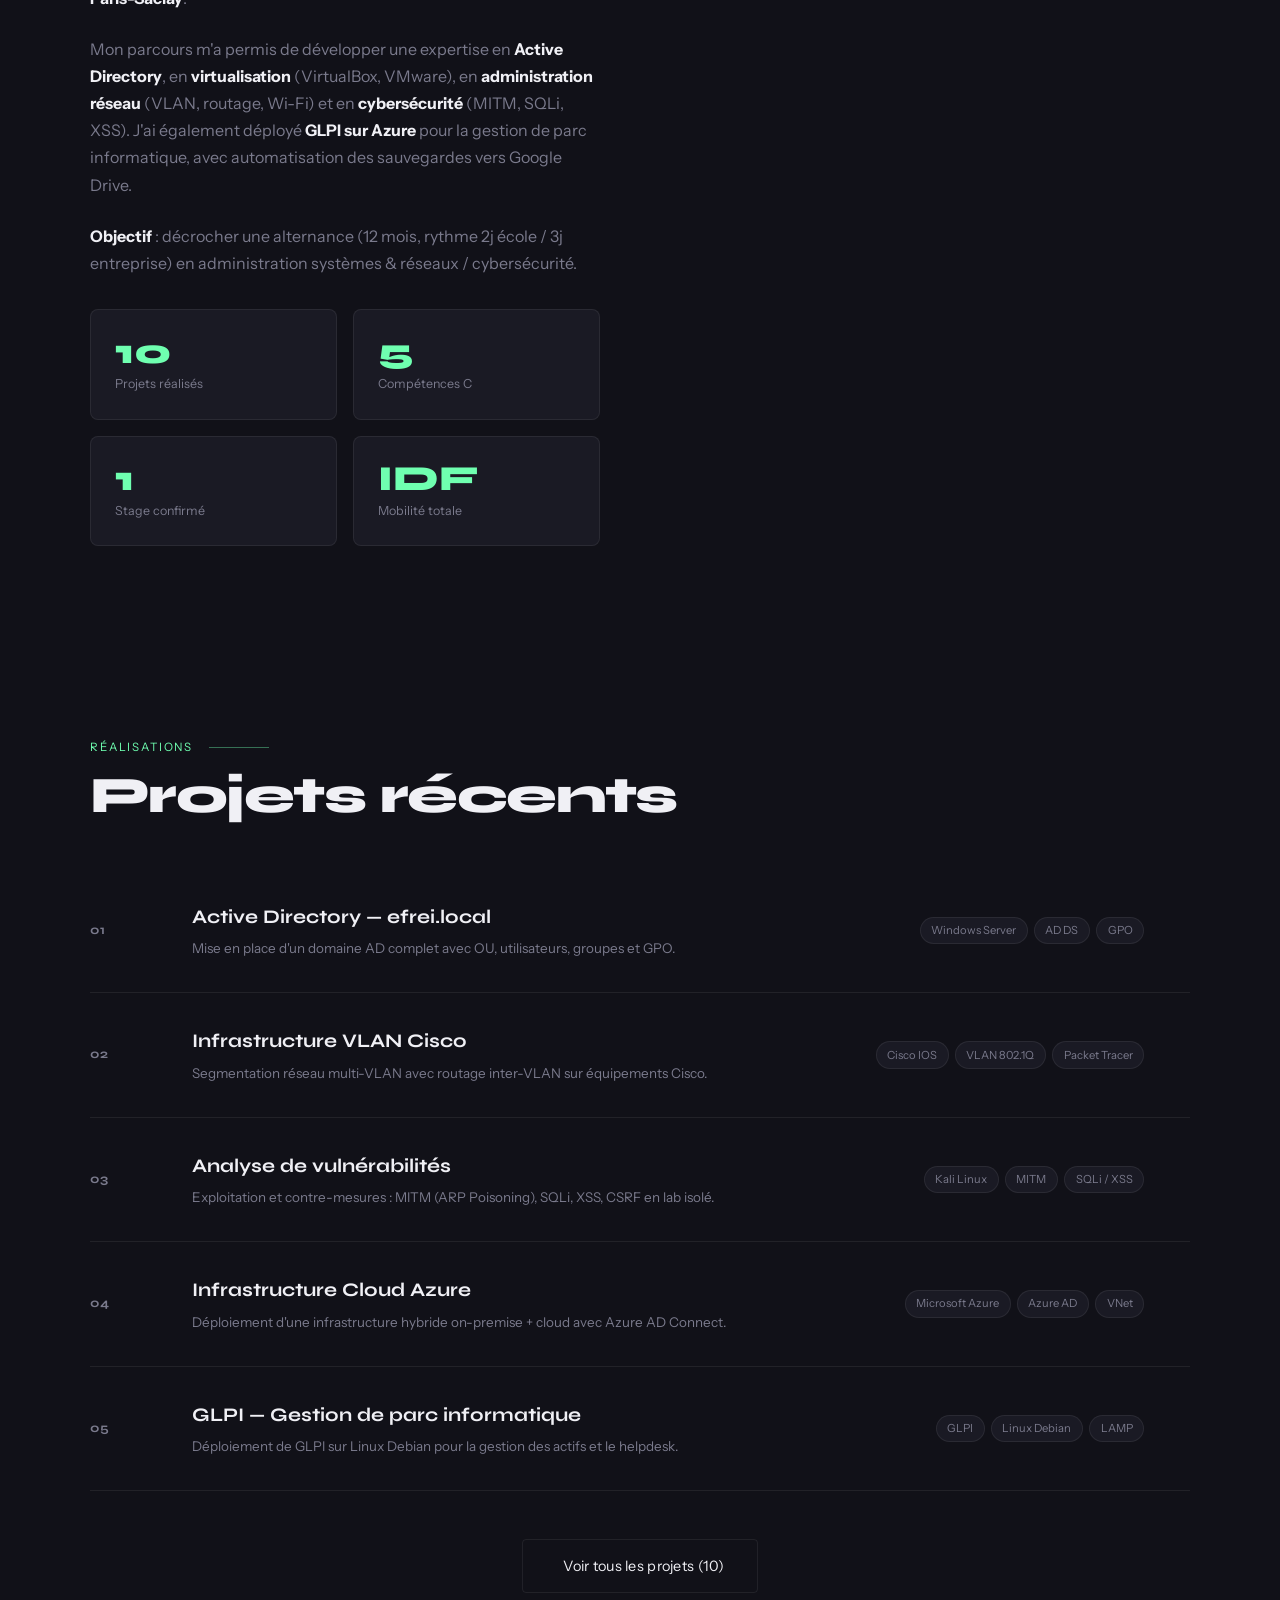
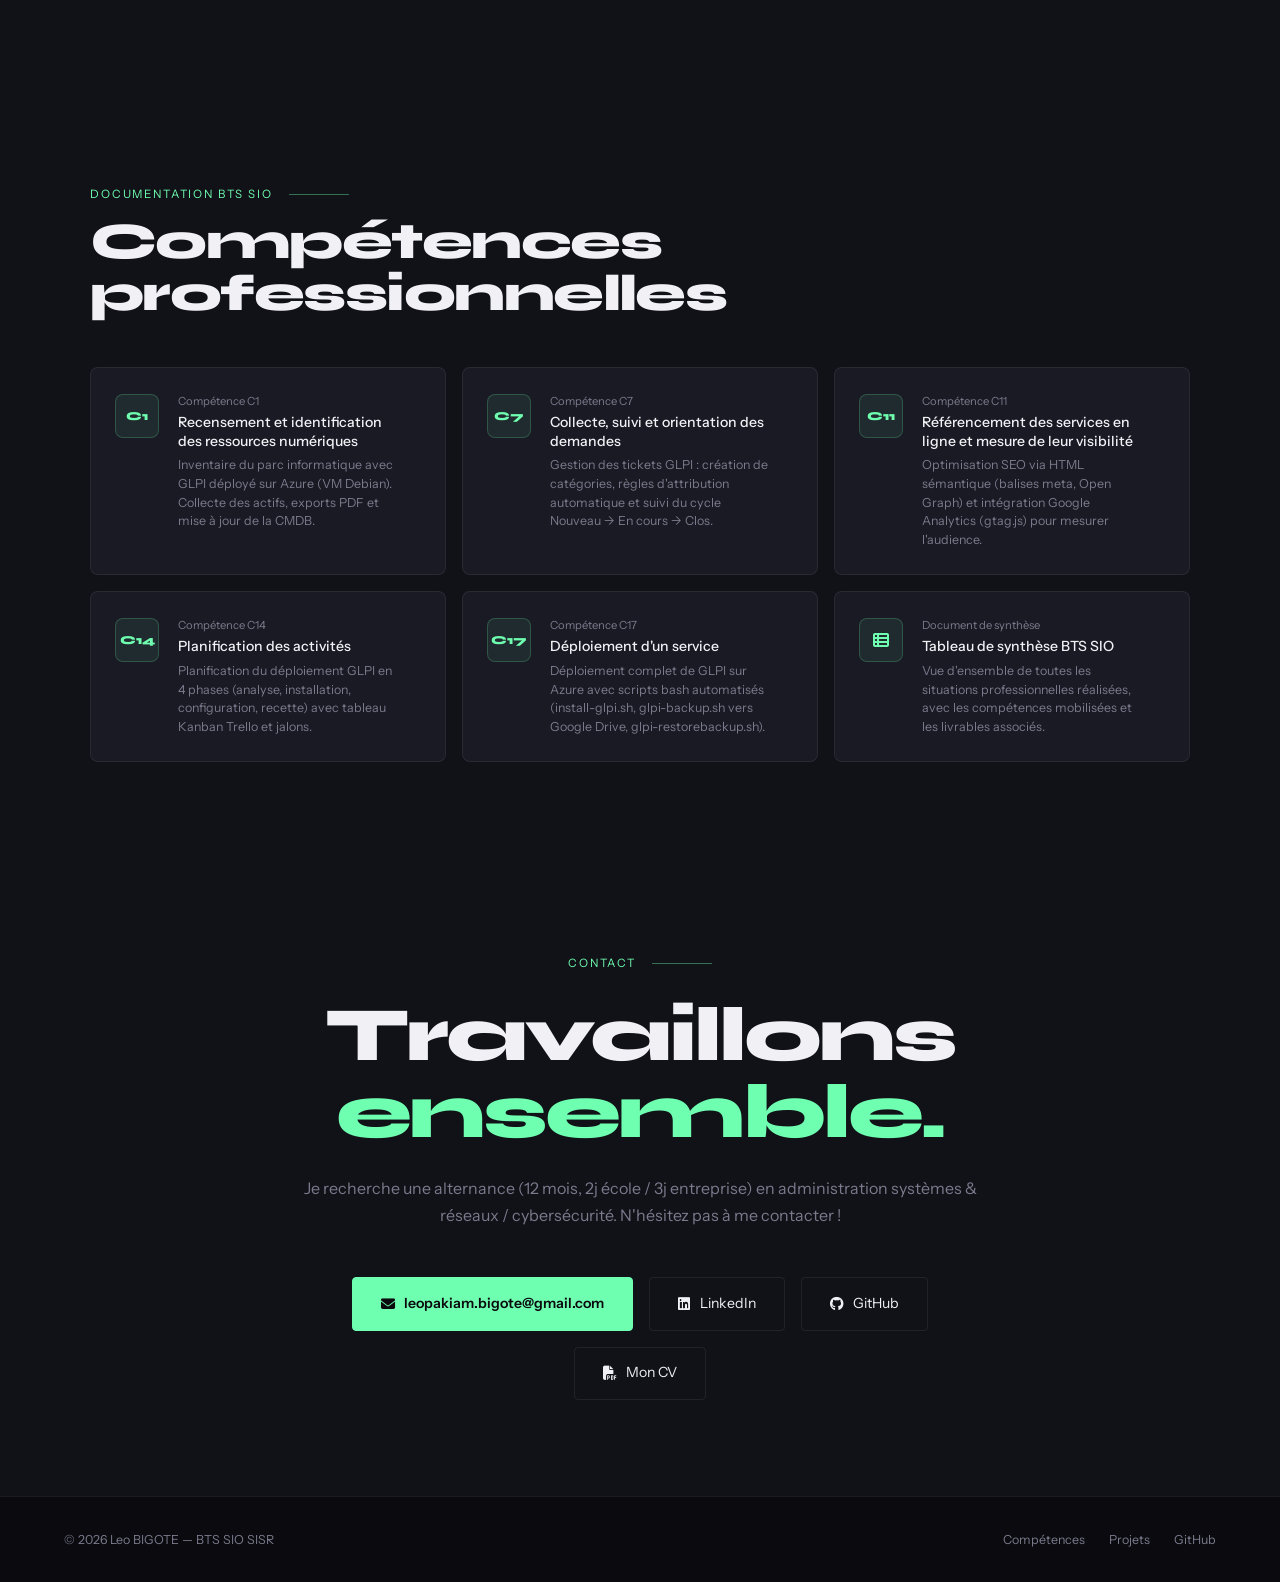
==== commit 156cf650: "Ajout documentation compétences" ====
--- a/index.html
+++ b/index.html
@@ -3,548 +3,14 @@
 <head>
 <meta charset="UTF-8">
 <meta name="viewport" content="width=device-width, initial-scale=1.0">
-<title>Léo BIGOTÉ — BTS SIO SISR</title>
+<title>Leo BIGOTE — BTS SIO SISR</title>
 <link rel="preconnect" href="https://fonts.googleapis.com">
 <link href="https://fonts.googleapis.com/css2?family=Syne:wght@400;700;800&family=Instrument+Sans:wght@400;500&display=swap" rel="stylesheet">
-<style>
-  *, *::before, *::after { margin: 0; padding: 0; box-sizing: border-box; }
-
-  :root {
-    --bg: #0a0a0f;
-    --surface: #111118;
-    --surface2: #1a1a24;
-    --accent: #6fffb0;
-    --accent2: #00c9ff;
-    --text: #f0f0f5;
-    --muted: #7a7a8c;
-    --border: rgba(255,255,255,0.07);
-    --font-display: 'Syne', sans-serif;
-    --font-body: 'Instrument Sans', sans-serif;
-  }
-
-  html { scroll-behavior: smooth; }
-
-  body {
-    background: var(--bg);
-    color: var(--text);
-    font-family: var(--font-body);
-    font-size: 16px;
-    line-height: 1.7;
-    overflow-x: hidden;
-    cursor: none;
-  }
-
-  #cursor {
-    width: 12px; height: 12px;
-    background: var(--accent);
-    border-radius: 50%;
-    position: fixed;
-    pointer-events: none;
-    z-index: 9999;
-    transform: translate(-50%,-50%);
-    transition: transform 0.1s, width 0.3s, height 0.3s, background 0.3s;
-    mix-blend-mode: difference;
-  }
-  #cursor-ring {
-    width: 40px; height: 40px;
-    border: 1px solid rgba(111,255,176,0.4);
-    border-radius: 50%;
-    position: fixed;
-    pointer-events: none;
-    z-index: 9998;
-    transform: translate(-50%,-50%);
-    transition: all 0.15s ease;
-  }
-
-  body::before {
-    content: '';
-    position: fixed;
-    inset: 0;
-    background-image: url("data:image/svg+xml,%3Csvg viewBox='0 0 200 200' xmlns='http://www.w3.org/2000/svg'%3E%3Cfilter id='n'%3E%3CfeTurbulence type='fractalNoise' baseFrequency='0.9' numOctaves='4' stitchTiles='stitch'/%3E%3C/filter%3E%3Crect width='100%25' height='100%25' filter='url(%23n)' opacity='0.04'/%3E%3C/svg%3E");
-    pointer-events: none;
-    z-index: 1000;
-    opacity: 0.4;
-  }
-
-  nav {
-    position: fixed;
-    top: 0; left: 0; right: 0;
-    z-index: 500;
-    padding: 1.5rem 4rem;
-    display: flex;
-    justify-content: space-between;
-    align-items: center;
-    backdrop-filter: blur(20px);
-    background: rgba(10,10,15,0.8);
-    border-bottom: 1px solid var(--border);
-  }
-  .nav-logo {
-    font-family: var(--font-display);
-    font-size: 1.2rem;
-    font-weight: 800;
-    color: var(--text);
-    text-decoration: none;
-    letter-spacing: -0.03em;
-  }
-  .nav-logo span { color: var(--accent); }
-  .nav-links { display: flex; gap: 2.5rem; list-style: none; }
-  .nav-links a {
-    color: var(--muted);
-    text-decoration: none;
-    font-size: 0.85rem;
-    letter-spacing: 0.05em;
-    text-transform: uppercase;
-    transition: color 0.3s;
-    position: relative;
-  }
-  .nav-links a::after {
-    content: '';
-    position: absolute;
-    bottom: -4px; left: 0;
-    width: 0; height: 1px;
-    background: var(--accent);
-    transition: width 0.3s;
-  }
-  .nav-links a:hover { color: var(--text); }
-  .nav-links a:hover::after { width: 100%; }
-  .nav-badge {
-    font-size: 0.75rem;
-    padding: 0.3rem 0.8rem;
-    border: 1px solid var(--accent);
-    color: var(--accent);
-    border-radius: 100px;
-    letter-spacing: 0.05em;
-  }
-
-  #accueil {
-    min-height: 100vh;
-    display: flex;
-    align-items: center;
-    padding: 8rem 4rem 4rem;
-    position: relative;
-    overflow: hidden;
-  }
-  #bg3d {
-    position: absolute;
-    inset: 0;
-    width: 100%;
-    height: 100%;
-    z-index: 1;
-    pointer-events: none;
-  }
-  .hero-grid-bg {
-    position: absolute;
-    inset: 0;
-    background-image:
-      linear-gradient(rgba(111,255,176,0.03) 1px, transparent 1px),
-      linear-gradient(90deg, rgba(111,255,176,0.03) 1px, transparent 1px);
-    background-size: 60px 60px;
-    mask-image: radial-gradient(ellipse 80% 60% at 50% 50%, black, transparent);
-    z-index: 0;
-  }
-  .hero-content { position: relative; z-index: 2; max-width: 800px; }
-  .hero-tag {
-    display: inline-flex;
-    align-items: center;
-    gap: 0.5rem;
-    font-size: 0.8rem;
-    letter-spacing: 0.1em;
-    text-transform: uppercase;
-    color: var(--accent);
-    margin-bottom: 2rem;
-    opacity: 0;
-    animation: fadeUp 0.8s 0.2s forwards;
-  }
-  .hero-tag::before {
-    content: '';
-    width: 6px; height: 6px;
-    background: var(--accent);
-    border-radius: 50%;
-    animation: blink 1.5s infinite;
-  }
-  @keyframes blink { 0%,100%{opacity:1}50%{opacity:0.2} }
-  .hero-name {
-    font-family: var(--font-display);
-    font-size: clamp(3.5rem, 9vw, 7rem);
-    font-weight: 800;
-    line-height: 0.95;
-    letter-spacing: -0.04em;
-    margin-bottom: 0.5rem;
-    opacity: 0;
-    animation: fadeUp 0.8s 0.4s forwards;
-  }
-  .hero-name .line2 { color: var(--accent); }
-  .hero-sub {
-    font-size: 1.1rem;
-    color: var(--muted);
-    max-width: 480px;
-    margin: 1.5rem 0 2.5rem;
-    opacity: 0;
-    animation: fadeUp 0.8s 0.6s forwards;
-  }
-  .hero-sub strong { color: var(--text); font-weight: 500; }
-  .hero-actions {
-    display: flex;
-    gap: 1rem;
-    flex-wrap: wrap;
-    opacity: 0;
-    animation: fadeUp 0.8s 0.8s forwards;
-  }
-  .btn-primary {
-    padding: 0.85rem 2rem;
-    background: var(--accent);
-    color: #0a0a0f;
-    text-decoration: none;
-    border-radius: 4px;
-    font-weight: 500;
-    font-size: 0.9rem;
-    letter-spacing: 0.02em;
-    transition: all 0.3s;
-    position: relative;
-    overflow: hidden;
-  }
-  .btn-primary::before {
-    content: '';
-    position: absolute;
-    inset: 0;
-    background: white;
-    transform: translateX(-100%);
-    transition: transform 0.3s;
-  }
-  .btn-primary:hover::before { transform: translateX(0); }
-  .btn-primary span { position: relative; z-index: 1; }
-  .btn-primary:hover { color: #0a0a0f; }
-  .btn-outline {
-    padding: 0.85rem 2rem;
-    border: 1px solid var(--border);
-    color: var(--text);
-    text-decoration: none;
-    border-radius: 4px;
-    font-size: 0.9rem;
-    letter-spacing: 0.02em;
-    transition: all 0.3s;
-  }
-  .btn-outline:hover { border-color: var(--accent); color: var(--accent); }
-  .hero-scroll {
-    position: absolute;
-    bottom: 2rem; left: 50%;
-    transform: translateX(-50%);
-    display: flex; flex-direction: column; align-items: center; gap: 0.5rem;
-    color: var(--muted); font-size: 0.75rem; letter-spacing: 0.1em;
-    text-transform: uppercase;
-    animation: fadeIn 1s 1.5s both;
-    z-index: 2;
-  }
-  .scroll-line {
-    width: 1px; height: 50px;
-    background: linear-gradient(var(--accent), transparent);
-    animation: scrollDrop 2s ease-in-out infinite;
-  }
-  @keyframes scrollDrop {
-    0% { transform: scaleY(0); transform-origin: top; }
-    50% { transform: scaleY(1); transform-origin: top; }
-    51% { transform: scaleY(1); transform-origin: bottom; }
-    100% { transform: scaleY(0); transform-origin: bottom; }
-  }
-  .hero-stack { display: none; }
-
-  section { padding: 6rem 4rem; position: relative; }
-  .section-label {
-    font-size: 0.75rem;
-    letter-spacing: 0.15em;
-    text-transform: uppercase;
-    color: var(--accent);
-    margin-bottom: 0.75rem;
-    display: flex; align-items: center; gap: 1rem;
-  }
-  .section-label::after {
-    content: '';
-    flex: 1;
-    max-width: 60px;
-    height: 1px;
-    background: var(--accent);
-    opacity: 0.4;
-  }
-  .section-title {
-    font-family: var(--font-display);
-    font-size: clamp(2rem, 4vw, 3.5rem);
-    font-weight: 800;
-    letter-spacing: -0.03em;
-    margin-bottom: 3rem;
-    line-height: 1;
-  }
-
-  #about { background: var(--surface); }
-  .about-grid {
-    display: grid;
-    grid-template-columns: 1fr 1fr;
-    gap: 5rem;
-    align-items: center;
-    max-width: 1100px;
-    margin: 0 auto;
-  }
-  .about-text p { color: var(--muted); margin-bottom: 1.5rem; font-size: 1.05rem; }
-  .about-text p strong { color: var(--text); }
-  .about-stats {
-    display: grid;
-    grid-template-columns: 1fr 1fr;
-    gap: 1rem;
-    margin-top: 2rem;
-  }
-  .stat-card {
-    background: var(--surface2);
-    border: 1px solid var(--border);
-    border-radius: 8px;
-    padding: 1.5rem;
-    position: relative;
-    overflow: hidden;
-    transition: border-color 0.3s;
-  }
-  .stat-card::before {
-    content: '';
-    position: absolute;
-    top: 0; left: 0; right: 0;
-    height: 2px;
-    background: linear-gradient(90deg, var(--accent), transparent);
-    transform: scaleX(0);
-    transform-origin: left;
-    transition: transform 0.4s;
-  }
-  .stat-card:hover::before { transform: scaleX(1); }
-  .stat-card:hover { border-color: rgba(111,255,176,0.2); }
-  .stat-num {
-    font-family: var(--font-display);
-    font-size: 2.5rem;
-    font-weight: 800;
-    color: var(--accent);
-    line-height: 1;
-    margin-bottom: 0.3rem;
-  }
-  .stat-label { font-size: 0.85rem; color: var(--muted); }
-  .about-info { display: flex; flex-direction: column; gap: 1.5rem; }
-  .info-block {
-    background: var(--surface2);
-    border: 1px solid var(--border);
-    border-radius: 8px;
-    padding: 1.5rem;
-    transition: all 0.3s;
-  }
-  .info-block:hover { border-color: rgba(111,255,176,0.3); transform: translateX(8px); }
-  .info-block h4 {
-    font-family: var(--font-display);
-    font-size: 1rem;
-    color: var(--accent);
-    margin-bottom: 0.5rem;
-    font-weight: 700;
-  }
-  .info-block p { color: var(--muted); font-size: 0.9rem; }
-
-  .skills-section { padding: 6rem 4rem; background: var(--bg); }
-  .skills-inner { max-width: 1100px; margin: 0 auto; }
-  .skills-grid {
-    display: grid;
-    grid-template-columns: repeat(auto-fit, minmax(200px, 1fr));
-    gap: 1rem;
-    margin-top: 3rem;
-  }
-  .skill-item {
-    background: var(--surface);
-    border: 1px solid var(--border);
-    border-radius: 8px;
-    padding: 1.5rem;
-    transition: all 0.3s;
-  }
-  .skill-item:hover { border-color: rgba(111,255,176,0.3); }
-  .skill-name { font-size: 0.9rem; font-weight: 500; color: var(--text); margin-bottom: 1rem; }
-  .skill-bar {
-    height: 2px;
-    background: var(--border);
-    border-radius: 100px;
-    overflow: hidden;
-  }
-  .skill-fill {
-    height: 100%;
-    background: linear-gradient(90deg, var(--accent), var(--accent2));
-    border-radius: 100px;
-    transform: scaleX(0);
-    transform-origin: left;
-    transition: transform 1s cubic-bezier(0.23, 1, 0.32, 1);
-  }
-
-  .blocs-wrapper { padding: 6rem 4rem; }
-  .blocs-grid {
-    display: grid;
-    grid-template-columns: repeat(auto-fit, minmax(280px, 1fr));
-    gap: 1rem;
-  }
-  .bloc-card {
-    background: var(--surface);
-    border: 1px solid var(--border);
-    border-radius: 8px;
-    padding: 1.5rem;
-    text-decoration: none;
-    display: flex;
-    align-items: center;
-    gap: 1.2rem;
-    transition: all 0.3s;
-    position: relative;
-    overflow: hidden;
-  }
-  .bloc-card::after {
-    content: '→';
-    position: absolute;
-    right: 1.5rem;
-    color: var(--accent);
-    opacity: 0;
-    transform: translateX(-8px);
-    transition: all 0.3s;
-  }
-  .bloc-card:hover { border-color: rgba(111,255,176,0.3); transform: translateY(-3px); }
-  .bloc-card:hover::after { opacity: 1; transform: translateX(0); }
-  .bloc-icon {
-    width: 44px; height: 44px;
-    background: rgba(111,255,176,0.08);
-    border: 1px solid rgba(111,255,176,0.2);
-    border-radius: 8px;
-    display: flex; align-items: center; justify-content: center;
-    font-family: var(--font-display);
-    font-size: 0.75rem;
-    font-weight: 800;
-    color: var(--accent);
-    flex-shrink: 0;
-  }
-  .bloc-info { flex: 1; }
-  .bloc-num { font-size: 0.72rem; color: var(--muted); letter-spacing: 0.05em; margin-bottom: 0.15rem; }
-  .bloc-name { font-size: 0.9rem; color: var(--text); font-weight: 500; line-height: 1.3; }
-
-  #projets { background: var(--surface); }
-  .projets-inner { max-width: 1100px; margin: 0 auto; }
-  .projet-list { display: flex; flex-direction: column; gap: 1px; }
-  .projet-item {
-    display: grid;
-    grid-template-columns: 80px 1fr auto;
-    align-items: center;
-    gap: 2rem;
-    padding: 2rem 0;
-    border-bottom: 1px solid var(--border);
-    transition: all 0.3s;
-    position: relative;
-  }
-  .projet-item::before {
-    content: '';
-    position: absolute;
-    left: -4rem; right: -4rem;
-    top: 0; bottom: 0;
-    background: var(--surface2);
-    opacity: 0;
-    transition: opacity 0.3s;
-    z-index: 0;
-  }
-  .projet-item:hover::before { opacity: 1; }
-  .projet-item > * { position: relative; z-index: 1; }
-  .projet-num {
-    font-family: var(--font-display);
-    font-size: 0.8rem;
-    color: var(--muted);
-    font-weight: 700;
-    letter-spacing: 0.05em;
-  }
-  .projet-info h3 {
-    font-family: var(--font-display);
-    font-size: 1.3rem;
-    font-weight: 700;
-    margin-bottom: 0.3rem;
-    transition: color 0.3s;
-  }
-  .projet-item:hover .projet-info h3 { color: var(--accent); }
-  .projet-info p { font-size: 0.85rem; color: var(--muted); }
-  .projet-tags { display: flex; gap: 0.5rem; flex-wrap: wrap; justify-content: flex-end; }
-  .tag {
-    padding: 0.25rem 0.7rem;
-    background: var(--surface2);
-    border: 1px solid var(--border);
-    border-radius: 100px;
-    font-size: 0.72rem;
-    color: var(--muted);
-    letter-spacing: 0.03em;
-    transition: all 0.3s;
-  }
-  .projet-item:hover .tag { border-color: rgba(111,255,176,0.3); color: var(--accent); }
-
-  #contact {
-    padding: 6rem 4rem;
-    background: var(--surface);
-    text-align: center;
-  }
-  .contact-inner { max-width: 700px; margin: 0 auto; }
-  .contact-title {
-    font-family: var(--font-display);
-    font-size: clamp(2.5rem, 6vw, 5rem);
-    font-weight: 800;
-    letter-spacing: -0.04em;
-    line-height: 1;
-    margin: 1.5rem 0;
-  }
-  .contact-title span { color: var(--accent); }
-  .contact-sub { color: var(--muted); font-size: 1.05rem; margin-bottom: 3rem; }
-  .contact-links {
-    display: flex;
-    justify-content: center;
-    gap: 1rem;
-    flex-wrap: wrap;
-  }
-  .contact-link {
-    display: flex;
-    align-items: center;
-    gap: 0.6rem;
-    padding: 0.85rem 1.75rem;
-    border: 1px solid var(--border);
-    border-radius: 4px;
-    color: var(--text);
-    text-decoration: none;
-    font-size: 0.9rem;
-    transition: all 0.3s;
-  }
-  .contact-link:hover { border-color: var(--accent); color: var(--accent); }
-  .contact-link.primary { background: var(--accent); color: #0a0a0f; border-color: var(--accent); font-weight: 500; }
-  .contact-link.primary:hover { background: transparent; color: var(--accent); }
-
-  footer {
-    padding: 2rem 4rem;
-    border-top: 1px solid var(--border);
-    display: flex;
-    justify-content: space-between;
-    align-items: center;
-    font-size: 0.8rem;
-    color: var(--muted);
-  }
-
-  @keyframes fadeUp {
-    from { opacity: 0; transform: translateY(30px); }
-    to { opacity: 1; transform: translateY(0); }
-  }
-  @keyframes fadeIn {
-    from { opacity: 0; }
-    to { opacity: 1; }
-  }
-  .reveal {
-    opacity: 0;
-    transform: translateY(40px);
-    transition: all 0.8s cubic-bezier(0.23, 1, 0.32, 1);
-  }
-  .reveal.visible { opacity: 1; transform: translateY(0); }
-
-  @media (max-width: 768px) {
-    nav { padding: 1.2rem 1.5rem; }
-    .nav-links { display: none; }
-    section, .blocs-wrapper, .skills-section, #contact { padding: 4rem 1.5rem; }
-    #accueil { padding: 7rem 1.5rem 4rem; }
-    .about-grid { grid-template-columns: 1fr; gap: 2rem; }
-    .projet-item { grid-template-columns: 50px 1fr; }
-    .projet-tags { display: none; }
-    footer { flex-direction: column; gap: 0.5rem; text-align: center; }
-  }
-</style>
+<link rel="stylesheet" href="https://cdnjs.cloudflare.com/ajax/libs/font-awesome/6.5.0/css/all.min.css">
+<link rel="stylesheet" href="style.css">
+<!-- Remplacer G-XXXXXXXXXX par ton ID Google Analytics -->
+<script async src="https://www.googletagmanager.com/gtag/js?id=G-XXXXXXXXXX"></script>
+<script>window.dataLayer=window.dataLayer||[];function gtag(){dataLayer.push(arguments);}gtag('js',new Date());gtag('config','G-XXXXXXXXXX');</script>
 </head>
 <body>
 
@@ -552,17 +18,31 @@
 <div id="cursor-ring"></div>
 
 <nav>
-  <a href="#accueil" class="nav-logo">Léo<span>.</span></a>
+  <a href="index.html" class="nav-logo">Leo<span>.</span></a>
   <ul class="nav-links">
-    <li><a href="#about">À propos</a></li>
-    <li><a href="#competences">Compétences</a></li>
-    <li><a href="#projets">Projets</a></li>
+    <li><a href="#accueil" class="active">Accueil</a></li>
+    <li><a href="competences.html">Compétences</a></li>
+    <li><a href="projets.html">Projets</a></li>
     <li><a href="#blocs">Blocs</a></li>
     <li><a href="#contact">Contact</a></li>
   </ul>
-  <span class="nav-badge">Disponible • 2026</span>
+  <div class="nav-right">
+    <span class="nav-badge">Disponible • 2026</span>
+    <button class="hamburger" id="hamburger" aria-label="Ouvrir le menu">
+      <span></span><span></span><span></span>
+    </button>
+  </div>
 </nav>
 
+<div class="mobile-nav" id="mobile-nav">
+  <a href="#accueil">Accueil</a>
+  <a href="competences.html">Compétences</a>
+  <a href="projets.html">Projets</a>
+  <a href="#blocs">Blocs</a>
+  <a href="#contact">Contact</a>
+</div>
+
+<!-- HERO -->
 <section id="accueil">
   <canvas id="bg3d"></canvas>
   <div class="hero-grid-bg"></div>
@@ -570,16 +50,15 @@
     <div class="hero-tag">BTS SIO • Option SISR • EFREI Paris</div>
     <h1 class="hero-name">
       <div>LEO</div>
-      <div class="line2">BIGOTÉ</div>
+      <div class="line2">BIGOTE</div>
     </h1>
     <p class="hero-sub">
-      Étudiant passionné par l'<strong>administration systèmes & réseaux</strong>.
-      Je conçois et déploie des infrastructures IT robustes.
+      Étudiant en BTS SIO SISR passionné par l'<strong>administration systèmes & réseaux</strong>, la <strong>cybersécurité</strong> et le cloud. Stage confirmé à l'<strong>Université Paris-Saclay</strong> — en recherche d'<strong>alternance</strong>.
     </p>
     <div class="hero-actions">
-      <a href="#projets" class="btn-primary"><span>Voir mes projets</span></a>
-      <a href="mailto:leopakiam.bigote@gmail.com" class="btn-outline">Me contacter</a>
-      <a href="https://www.linkedin.com/in/leo-bigote/" class="btn-outline" target="_blank">LinkedIn</a>
+      <a href="projets.html" class="btn-primary"><i class="fa-solid fa-folder-open"></i> <span>Voir mes projets</span></a>
+      <a href="documents/CV Leo Alternance 2026.pdf" class="btn-download" target="_blank"><i class="fa-solid fa-file-arrow-down"></i> Télécharger mon CV</a>
+      <a href="https://www.linkedin.com/in/leo-bigote/" class="btn-outline" target="_blank"><i class="fa-brands fa-linkedin"></i> LinkedIn</a>
     </div>
   </div>
   <div class="hero-scroll">
@@ -588,207 +67,240 @@
   </div>
 </section>
 
+<!-- ABOUT -->
 <section id="about">
   <div class="about-grid">
     <div class="about-text reveal">
       <div class="section-label">À propos</div>
       <h2 class="section-title">Qui suis-je ?</h2>
-      <p>Étudiant en <strong>BTS SIO option SISR</strong> à l'EFREI Paris, je me spécialise dans la gestion et l'administration d'infrastructures informatiques.</p>
-      <p>Mon parcours m'a permis de développer une expertise en <strong>Active Directory</strong>, en <strong>virtualisation</strong> et en <strong>administration réseau</strong>. J'ai notamment mis en place un domaine AD complet avec gestion des utilisateurs, groupes et OU.</p>
-      <p><strong>Objectif</strong> : décrocher un stage ou une alternance en administration systèmes & réseaux.</p>
+
+      <!-- Photo : remplacer le bloc placeholder par <img src="images/photo.jpg" alt="Leo BIGOTE" class="about-photo"> -->
+      <div class="about-photo-placeholder">
+        <i class="fa-solid fa-user"></i>
+        <span>Ajouter ta photo ici<br><small>Remplacer ce bloc par &lt;img class="about-photo"&gt;</small></span>
+      </div>
+
+      <p>Étudiant en <strong>BTS SIO option SISR</strong> à l'EFREI Paris, je me spécialise dans la gestion et l'administration d'infrastructures informatiques, incluant les environnements <strong>Windows Server, Linux Debian, Cisco</strong> et <strong>Azure</strong>. J'ai réalisé un stage en tant que <strong>Technicien IT</strong> à l'<strong>Université Paris-Saclay</strong>.</p>
+      <p>Mon parcours m'a permis de développer une expertise en <strong>Active Directory</strong>, en <strong>virtualisation</strong> (VirtualBox, VMware), en <strong>administration réseau</strong> (VLAN, routage, Wi-Fi) et en <strong>cybersécurité</strong> (MITM, SQLi, XSS). J'ai également déployé <strong>GLPI sur Azure</strong> pour la gestion de parc informatique, avec automatisation des sauvegardes vers Google Drive.</p>
+      <p><strong>Objectif</strong> : décrocher une alternance (12 mois, rythme 2j école / 3j entreprise) en administration systèmes & réseaux / cybersécurité.</p>
       <div class="about-stats">
-        <div class="stat-card"><div class="stat-num">6</div><div class="stat-label">Blocs de compétences</div></div>
-        <div class="stat-card"><div class="stat-num">3+</div><div class="stat-label">Projets réalisés</div></div>
-        <div class="stat-card"><div class="stat-num">1</div><div class="stat-label">An d'études</div></div>
+        <div class="stat-card"><div class="stat-num">10</div><div class="stat-label">Projets réalisés</div></div>
+        <div class="stat-card"><div class="stat-num">5</div><div class="stat-label">Compétences C</div></div>
+        <div class="stat-card"><div class="stat-num">1</div><div class="stat-label">Stage confirmé</div></div>
         <div class="stat-card"><div class="stat-num">IDF</div><div class="stat-label">Mobilité totale</div></div>
       </div>
     </div>
     <div class="about-info reveal">
-      <div class="info-block"><h4>Formation</h4><p>BTS SIO Option SISR — EFREI Paris</p></div>
-      <div class="info-block"><h4>Disponibilité</h4><p>Stage / Alternance à partir de 2026</p></div>
-      <div class="info-block"><h4>Localisation</h4><p>Île-de-France — Mobilité totale</p></div>
-      <div class="info-block">
-        <h4>Liens</h4>
+      <div class="info-block">
+        <h4><i class="fa-solid fa-graduation-cap"></i> Formation</h4>
+        <p>BTS SIO Option SISR — EFREI Paris</p>
+      </div>
+      <div class="info-block">
+        <h4><i class="fa-solid fa-calendar-check"></i> Disponibilité</h4>
+        <p>Alternance — 12 mois · Rythme 2j école / 3j entreprise</p>
+      </div>
+      <div class="info-block">
+        <h4><i class="fa-solid fa-location-dot"></i> Localisation</h4>
+        <p>Paris, France — Mobilité totale IDF</p>
+      </div>
+      <div class="info-block">
+        <h4><i class="fa-solid fa-microchip"></i> Stack technique</h4>
+        <p>Windows Server · Linux Debian · Cisco · Azure · GLPI · VirtualBox · VMware · Active Directory · Python · Bash · PowerShell</p>
+      </div>
+      <div class="info-block">
+        <h4><i class="fa-solid fa-link"></i> Liens</h4>
         <p>
-          <a href="https://linkedin.com/in/leo-bigote" target="_blank" style="color:var(--accent);text-decoration:none;">LinkedIn</a>
+          <a href="https://linkedin.com/in/leo-bigote" target="_blank">LinkedIn</a>
           &nbsp;·&nbsp;
-          <a href="https://github.com/Leo121205" target="_blank" style="color:var(--accent);text-decoration:none;">GitHub</a>
+          <a href="https://github.com/Leo121205" target="_blank">GitHub</a>
           &nbsp;·&nbsp;
-          <a href="mailto:leopakiam.bigote@gmail.com" style="color:var(--accent);text-decoration:none;">Email</a>
+          <a href="mailto:leopakiam.bigote@gmail.com">Email</a>
         </p>
       </div>
     </div>
   </div>
 </section>
 
-<div class="skills-section" id="competences">
-  <div class="skills-inner">
-    <div class="section-label reveal">Stack technique</div>
-    <h2 class="section-title reveal">Compétences</h2>
-    <div class="skills-grid">
-      <div class="skill-item reveal"><div class="skill-name">Windows Server / AD DS</div><div class="skill-bar"><div class="skill-fill" data-width="0.85"></div></div></div>
-      <div class="skill-item reveal"><div class="skill-name">Gestion utilisateurs / GPO</div><div class="skill-bar"><div class="skill-fill" data-width="0.80"></div></div></div>
-      <div class="skill-item reveal"><div class="skill-name">TCP/IP — Réseaux</div><div class="skill-bar"><div class="skill-fill" data-width="0.75"></div></div></div>
-      <div class="skill-item reveal"><div class="skill-name">Virtualisation (VirtualBox)</div><div class="skill-bar"><div class="skill-fill" data-width="0.80"></div></div></div>
-      <div class="skill-item reveal"><div class="skill-name">DNS / DHCP</div><div class="skill-bar"><div class="skill-fill" data-width="0.70"></div></div></div>
-      <div class="skill-item reveal"><div class="skill-name">Sécurité & bonnes pratiques</div><div class="skill-bar"><div class="skill-fill" data-width="0.65"></div></div></div>
-    </div>
-  </div>
-</div>
-
-<div class="blocs-wrapper" id="blocs">
-  <div class="section-label reveal">Documentation</div>
-  <h2 class="section-title reveal">Blocs de compétences</h2>
-  <div class="blocs-grid">
-    <a href="https://leo121205.github.io/bloc_de_competences/gerer-patrimoine-informatique.html" class="bloc-card reveal">
-      <div class="bloc-icon">B1</div>
-      <div class="bloc-info"><div class="bloc-num">Bloc 1</div><div class="bloc-name">Gérer le patrimoine informatique</div></div>
-    </a>
-    <a href="https://leo121205.github.io/bloc_de_competences/repondre-incidents-demandes.html" class="bloc-card reveal">
-      <div class="bloc-icon">B2</div>
-      <div class="bloc-info"><div class="bloc-num">Bloc 2</div><div class="bloc-name">Répondre aux incidents et aux demandes</div></div>
-    </a>
-    <a href="https://leo121205.github.io/bloc_de_competences/developper-presence-en-ligne.html" class="bloc-card reveal">
-      <div class="bloc-icon">B3</div>
-      <div class="bloc-info"><div class="bloc-num">Bloc 3</div><div class="bloc-name">Développer la présence en ligne</div></div>
-    </a>
-    <a href="https://leo121205.github.io/bloc_de_competences/travailler-en-mode-projet.html" class="bloc-card reveal">
-      <div class="bloc-icon">B4</div>
-      <div class="bloc-info"><div class="bloc-num">Bloc 4</div><div class="bloc-name">Travailler en mode projet</div></div>
-    </a>
-    <a href="https://leo121205.github.io/bloc_de_competences/mettre-a-disposition-un-service.html" class="bloc-card reveal">
-      <div class="bloc-icon">B5</div>
-      <div class="bloc-info"><div class="bloc-num">Bloc 5</div><div class="bloc-name">Mettre à disposition un service</div></div>
-    </a>
-    <a href="https://leo121205.github.io/bloc_de_competences/organiser-developpement-professionnel.html" class="bloc-card reveal">
-      <div class="bloc-icon">B6</div>
-      <div class="bloc-info"><div class="bloc-num">Bloc 6</div><div class="bloc-name">Organiser son développement professionnel</div></div>
-    </a>
-  </div>
-</div>
-
+<!-- PROJETS FEATURED -->
 <section id="projets">
   <div class="projets-inner">
     <div class="section-label reveal">Réalisations</div>
     <h2 class="section-title reveal">Projets récents</h2>
     <div class="projet-list">
-      <div class="projet-item reveal">
+
+      <a href="projet-ad.html" class="projet-item reveal">
         <div class="projet-num">01</div>
         <div class="projet-info">
           <h3>Active Directory — efrei.local</h3>
-          <p>Mise en place d'un domaine AD complet avec OU, utilisateurs, groupes et stratégies.</p>
+          <p>Mise en place d'un domaine AD complet avec OU, utilisateurs, groupes et GPO.</p>
         </div>
         <div class="projet-tags">
           <span class="tag">Windows Server</span>
           <span class="tag">AD DS</span>
           <span class="tag">GPO</span>
         </div>
-      </div>
-      <div class="projet-item reveal">
+        <i class="fa-solid fa-arrow-right projet-arrow"></i>
+      </a>
+
+      <a href="projet-vlan.html" class="projet-item reveal">
         <div class="projet-num">02</div>
         <div class="projet-info">
-          <h3>Réseau d'entreprise virtuel</h3>
-          <p>Infrastructure réseau avec deux interfaces (Host-only + NAT) sous VirtualBox.</p>
-        </div>
-        <div class="projet-tags">
-          <span class="tag">VirtualBox</span>
-          <span class="tag">TCP/IP</span>
-          <span class="tag">NAT</span>
-        </div>
-      </div>
-      <div class="projet-item reveal">
+          <h3>Infrastructure VLAN Cisco</h3>
+          <p>Segmentation réseau multi-VLAN avec routage inter-VLAN sur équipements Cisco.</p>
+        </div>
+        <div class="projet-tags">
+          <span class="tag">Cisco IOS</span>
+          <span class="tag">VLAN 802.1Q</span>
+          <span class="tag">Packet Tracer</span>
+        </div>
+        <i class="fa-solid fa-arrow-right projet-arrow"></i>
+      </a>
+
+      <a href="projet-securite.html" class="projet-item reveal">
         <div class="projet-num">03</div>
         <div class="projet-info">
-          <h3>Portfolio BTS SIO</h3>
-          <p>Ce portfolio hébergé sur GitHub Pages avec documentation des blocs de compétences.</p>
-        </div>
-        <div class="projet-tags">
-          <span class="tag">GitHub Pages</span>
-          <span class="tag">HTML/CSS</span>
-        </div>
-      </div>
+          <h3>Analyse de vulnérabilités</h3>
+          <p>Exploitation et contre-mesures : MITM (ARP Poisoning), SQLi, XSS, CSRF en lab isolé.</p>
+        </div>
+        <div class="projet-tags">
+          <span class="tag">Kali Linux</span>
+          <span class="tag">MITM</span>
+          <span class="tag">SQLi / XSS</span>
+        </div>
+        <i class="fa-solid fa-arrow-right projet-arrow"></i>
+      </a>
+
+      <a href="projet-azure.html" class="projet-item reveal">
+        <div class="projet-num">04</div>
+        <div class="projet-info">
+          <h3>Infrastructure Cloud Azure</h3>
+          <p>Déploiement d'une infrastructure hybride on-premise + cloud avec Azure AD Connect.</p>
+        </div>
+        <div class="projet-tags">
+          <span class="tag">Microsoft Azure</span>
+          <span class="tag">Azure AD</span>
+          <span class="tag">VNet</span>
+        </div>
+        <i class="fa-solid fa-arrow-right projet-arrow"></i>
+      </a>
+
+      <a href="projet-glpi.html" class="projet-item reveal">
+        <div class="projet-num">05</div>
+        <div class="projet-info">
+          <h3>GLPI — Gestion de parc informatique</h3>
+          <p>Déploiement de GLPI sur Linux Debian pour la gestion des actifs et le helpdesk.</p>
+        </div>
+        <div class="projet-tags">
+          <span class="tag">GLPI</span>
+          <span class="tag">Linux Debian</span>
+          <span class="tag">LAMP</span>
+        </div>
+        <i class="fa-solid fa-arrow-right projet-arrow"></i>
+      </a>
+
+    </div>
+    <div style="text-align:center; margin-top:3rem;">
+      <a href="projets.html" class="btn-outline"><i class="fa-solid fa-grid-2"></i> Voir tous les projets (10)</a>
     </div>
   </div>
 </section>
 
+<!-- COMPÉTENCES C -->
+<div class="blocs-wrapper" id="blocs">
+  <div class="section-inner">
+    <div class="section-label reveal">Documentation BTS SIO</div>
+    <h2 class="section-title reveal">Compétences professionnelles</h2>
+    <div class="blocs-grid">
+
+      <a href="documents/C1_Recensement_Ressources_Numeriques.pdf" class="bloc-card reveal" target="_blank">
+        <div class="bloc-icon">C1</div>
+        <div class="bloc-info">
+          <div class="bloc-num">Compétence C1</div>
+          <div class="bloc-name">Recensement et identification des ressources numériques</div>
+          <p class="bloc-desc">Inventaire du parc informatique avec GLPI déployé sur Azure (VM Debian). Collecte des actifs, exports PDF et mise à jour de la CMDB.</p>
+        </div>
+        <i class="fa-solid fa-arrow-down-to-bracket bloc-arrow"></i>
+      </a>
+
+      <a href="documents/C7_Collecte_Suivi_Demandes.pdf" class="bloc-card reveal" target="_blank">
+        <div class="bloc-icon">C7</div>
+        <div class="bloc-info">
+          <div class="bloc-num">Compétence C7</div>
+          <div class="bloc-name">Collecte, suivi et orientation des demandes</div>
+          <p class="bloc-desc">Gestion des tickets GLPI : création de catégories, règles d'attribution automatique et suivi du cycle Nouveau → En cours → Clos.</p>
+        </div>
+        <i class="fa-solid fa-arrow-down-to-bracket bloc-arrow"></i>
+      </a>
+
+      <a href="documents/C11_Referencement_Services_En_Ligne.pdf" class="bloc-card reveal" target="_blank">
+        <div class="bloc-icon">C11</div>
+        <div class="bloc-info">
+          <div class="bloc-num">Compétence C11</div>
+          <div class="bloc-name">Référencement des services en ligne et mesure de leur visibilité</div>
+          <p class="bloc-desc">Optimisation SEO via HTML sémantique (balises meta, Open Graph) et intégration Google Analytics (gtag.js) pour mesurer l'audience.</p>
+        </div>
+        <i class="fa-solid fa-arrow-down-to-bracket bloc-arrow"></i>
+      </a>
+
+      <a href="documents/C14_Planification_Activites.pdf" class="bloc-card reveal" target="_blank">
+        <div class="bloc-icon">C14</div>
+        <div class="bloc-info">
+          <div class="bloc-num">Compétence C14</div>
+          <div class="bloc-name">Planification des activités</div>
+          <p class="bloc-desc">Planification du déploiement GLPI en 4 phases (analyse, installation, configuration, recette) avec tableau Kanban Trello et jalons.</p>
+        </div>
+        <i class="fa-solid fa-arrow-down-to-bracket bloc-arrow"></i>
+      </a>
+
+      <a href="documents/C17_Deploiement_Service.pdf" class="bloc-card reveal" target="_blank">
+        <div class="bloc-icon">C17</div>
+        <div class="bloc-info">
+          <div class="bloc-num">Compétence C17</div>
+          <div class="bloc-name">Déploiement d'un service</div>
+          <p class="bloc-desc">Déploiement complet de GLPI sur Azure avec scripts bash automatisés (install-glpi.sh, glpi-backup.sh vers Google Drive, glpi-restorebackup.sh).</p>
+        </div>
+        <i class="fa-solid fa-arrow-down-to-bracket bloc-arrow"></i>
+      </a>
+
+      <a href="documents/Tableau de synthèse.pdf" class="bloc-card reveal" target="_blank">
+        <div class="bloc-icon"><i class="fa-solid fa-table-list" style="font-size:1rem;"></i></div>
+        <div class="bloc-info">
+          <div class="bloc-num">Document de synthèse</div>
+          <div class="bloc-name">Tableau de synthèse BTS SIO</div>
+          <p class="bloc-desc">Vue d'ensemble de toutes les situations professionnelles réalisées, avec les compétences mobilisées et les livrables associés.</p>
+        </div>
+        <i class="fa-solid fa-arrow-down-to-bracket bloc-arrow"></i>
+      </a>
+
+    </div>
+  </div>
+</div>
+
+<!-- CONTACT -->
 <section id="contact">
   <div class="contact-inner">
     <div class="section-label" style="justify-content:center;">Contact</div>
     <h2 class="contact-title">Travaillons<br><span>ensemble.</span></h2>
-    <p class="contact-sub">Je recherche un stage ou une alternance en administration systèmes & réseaux. N'hésitez pas à me contacter !</p>
+    <p class="contact-sub">Je recherche une alternance (12 mois, 2j école / 3j entreprise) en administration systèmes & réseaux / cybersécurité. N'hésitez pas à me contacter !</p>
     <div class="contact-links">
-      <a href="mailto:leopakiam.bigote@gmail.com" class="contact-link primary">✉ leopakiam.bigote@gmail.com</a>
-      <a href="https://www.linkedin.com/in/leo-bigote/" target="_blank" class="contact-link">LinkedIn</a>
-      <a href="https://github.com/Leo121205" target="_blank" class="contact-link">GitHub</a>
+      <a href="mailto:leopakiam.bigote@gmail.com" class="contact-link primary"><i class="fa-solid fa-envelope"></i> leopakiam.bigote@gmail.com</a>
+      <a href="https://www.linkedin.com/in/leo-bigote/" target="_blank" class="contact-link"><i class="fa-brands fa-linkedin"></i> LinkedIn</a>
+      <a href="https://github.com/Leo121205" target="_blank" class="contact-link"><i class="fa-brands fa-github"></i> GitHub</a>
+      <a href="documents/CV Leo Alternance 2026.pdf" target="_blank" class="contact-link"><i class="fa-solid fa-file-pdf"></i> Mon CV</a>
     </div>
   </div>
 </section>
 
 <footer>
-  <span>© 2026 Léo BIGOTÉ — BTS SIO SISR</span>
-  <span>Hébergé sur GitHub Pages</span>
+  <span>© 2026 Leo BIGOTE — BTS SIO SISR</span>
+  <div class="footer-links">
+    <a href="competences.html">Compétences</a>
+    <a href="projets.html">Projets</a>
+    <a href="https://github.com/Leo121205" target="_blank">GitHub</a>
+  </div>
 </footer>
 
-<script>
-  const cursor = document.getElementById('cursor');
-  const ring = document.getElementById('cursor-ring');
-  let mx = 0, my = 0, rx = 0, ry = 0;
-  document.addEventListener('mousemove', e => {
-    mx = e.clientX; my = e.clientY;
-    cursor.style.left = mx + 'px';
-    cursor.style.top = my + 'px';
-  });
-  function animRing() {
-    rx += (mx - rx) * 0.12;
-    ry += (my - ry) * 0.12;
-    ring.style.left = rx + 'px';
-    ring.style.top = ry + 'px';
-    requestAnimationFrame(animRing);
-  }
-  animRing();
-  document.querySelectorAll('a, button, .bloc-card, .projet-item').forEach(el => {
-    el.addEventListener('mouseenter', () => {
-      cursor.style.width = '20px'; cursor.style.height = '20px';
-      ring.style.width = '60px'; ring.style.height = '60px';
-    });
-    el.addEventListener('mouseleave', () => {
-      cursor.style.width = '12px'; cursor.style.height = '12px';
-      ring.style.width = '40px'; ring.style.height = '40px';
-    });
-  });
-
-  const revealEls = document.querySelectorAll('.reveal');
-  const observer = new IntersectionObserver(entries => {
-    entries.forEach(entry => {
-      if (entry.isIntersecting) {
-        entry.target.classList.add('visible');
-        const bar = entry.target.querySelector('.skill-fill');
-        if (bar) {
-          const w = parseFloat(bar.dataset.width);
-          bar.style.transform = `scaleX(${w})`;
-        }
-        observer.unobserve(entry.target);
-      }
-    });
-  }, { threshold: 0.15 });
-  revealEls.forEach(el => observer.observe(el));
-
-  document.querySelectorAll('.blocs-grid .bloc-card, .skills-grid .skill-item').forEach((el, i) => {
-    el.style.transitionDelay = (i * 0.08) + 's';
-  });
-
-  const sections = document.querySelectorAll('section[id], div[id]');
-  const navLinks = document.querySelectorAll('.nav-links a');
-  window.addEventListener('scroll', () => {
-    let current = '';
-    sections.forEach(s => {
-      if (window.scrollY >= s.offsetTop - 200) current = s.getAttribute('id');
-    });
-    navLinks.forEach(a => {
-      a.style.color = a.getAttribute('href') === '#' + current ? 'var(--text)' : '';
-    });
-  });
-</script>
+<script src="main.js"></script>
 <script src="bg3d.js"></script>
 </body>
 </html>
--- a/style.css
+++ b/style.css
@@ -0,0 +1,950 @@
+/* Leo BIGOTE — BTS SIO SISR — Shared Styles */
+*, *::before, *::after { margin: 0; padding: 0; box-sizing: border-box; }
+
+:root {
+  --bg: #0a0a0f;
+  --surface: #111118;
+  --surface2: #1a1a24;
+  --accent: #6fffb0;
+  --accent2: #00c9ff;
+  --text: #f0f0f5;
+  --muted: #7a7a8c;
+  --border: rgba(255,255,255,0.07);
+  --radius: 8px;
+  --font-display: 'Syne', sans-serif;
+  --font-body: 'Instrument Sans', sans-serif;
+  --max-w: 1100px;
+}
+
+html { scroll-behavior: smooth; }
+
+body {
+  background: var(--bg);
+  color: var(--text);
+  font-family: var(--font-body);
+  font-size: 16px;
+  line-height: 1.7;
+  overflow-x: hidden;
+  cursor: none;
+}
+
+/* ===== CURSOR ===== */
+#cursor {
+  width: 12px; height: 12px;
+  background: var(--accent);
+  border-radius: 50%;
+  position: fixed;
+  pointer-events: none;
+  z-index: 9999;
+  transform: translate(-50%,-50%);
+  transition: width 0.3s, height 0.3s;
+  mix-blend-mode: difference;
+}
+#cursor-ring {
+  width: 40px; height: 40px;
+  border: 1px solid rgba(111,255,176,0.4);
+  border-radius: 50%;
+  position: fixed;
+  pointer-events: none;
+  z-index: 9998;
+  transform: translate(-50%,-50%);
+  transition: all 0.15s ease;
+}
+
+body::before {
+  content: '';
+  position: fixed;
+  inset: 0;
+  background-image: url("data:image/svg+xml,%3Csvg viewBox='0 0 200 200' xmlns='http://www.w3.org/2000/svg'%3E%3Cfilter id='n'%3E%3CfeTurbulence type='fractalNoise' baseFrequency='0.9' numOctaves='4' stitchTiles='stitch'/%3E%3C/filter%3E%3Crect width='100%25' height='100%25' filter='url(%23n)' opacity='0.04'/%3E%3C/svg%3E");
+  pointer-events: none;
+  z-index: 1000;
+  opacity: 0.4;
+}
+
+/* ===== NAV ===== */
+nav {
+  position: fixed;
+  top: 0; left: 0; right: 0;
+  z-index: 600;
+  padding: 1.2rem 4rem;
+  display: flex;
+  justify-content: space-between;
+  align-items: center;
+  backdrop-filter: blur(20px);
+  background: rgba(10,10,15,0.85);
+  border-bottom: 1px solid var(--border);
+}
+.nav-logo {
+  font-family: var(--font-display);
+  font-size: 1.2rem;
+  font-weight: 800;
+  color: var(--text);
+  text-decoration: none;
+  letter-spacing: -0.03em;
+}
+.nav-logo span { color: var(--accent); }
+.nav-links { display: flex; gap: 2.5rem; list-style: none; }
+.nav-links a {
+  color: var(--muted);
+  text-decoration: none;
+  font-size: 0.82rem;
+  letter-spacing: 0.06em;
+  text-transform: uppercase;
+  transition: color 0.3s;
+  position: relative;
+}
+.nav-links a::after {
+  content: '';
+  position: absolute;
+  bottom: -4px; left: 0;
+  width: 0; height: 1px;
+  background: var(--accent);
+  transition: width 0.3s;
+}
+.nav-links a:hover, .nav-links a.active { color: var(--text); }
+.nav-links a:hover::after, .nav-links a.active::after { width: 100%; }
+.nav-right { display: flex; align-items: center; gap: 1rem; }
+.nav-badge {
+  font-size: 0.72rem;
+  padding: 0.3rem 0.8rem;
+  border: 1px solid var(--accent);
+  color: var(--accent);
+  border-radius: 100px;
+  letter-spacing: 0.05em;
+  white-space: nowrap;
+}
+
+/* Hamburger */
+.hamburger {
+  display: none;
+  flex-direction: column;
+  justify-content: center;
+  gap: 5px;
+  background: none;
+  border: none;
+  cursor: pointer;
+  padding: 4px;
+  width: 34px; height: 34px;
+}
+.hamburger span {
+  display: block;
+  width: 22px; height: 2px;
+  background: var(--text);
+  border-radius: 2px;
+  transition: all 0.3s;
+}
+.hamburger.open span:nth-child(1) { transform: translateY(7px) rotate(45deg); }
+.hamburger.open span:nth-child(2) { opacity: 0; transform: scaleX(0); }
+.hamburger.open span:nth-child(3) { transform: translateY(-7px) rotate(-45deg); }
+
+.mobile-nav {
+  display: none;
+  position: fixed;
+  top: 65px; left: 0; right: 0; bottom: 0;
+  background: rgba(10,10,15,0.97);
+  backdrop-filter: blur(20px);
+  z-index: 590;
+  flex-direction: column;
+  align-items: center;
+  justify-content: center;
+  gap: 2.5rem;
+  border-top: 1px solid var(--border);
+}
+.mobile-nav.open { display: flex; }
+.mobile-nav a {
+  font-family: var(--font-display);
+  font-size: 2rem;
+  font-weight: 800;
+  color: var(--muted);
+  text-decoration: none;
+  letter-spacing: -0.03em;
+  transition: color 0.3s;
+}
+.mobile-nav a:hover { color: var(--accent); }
+
+/* ===== HERO (index) ===== */
+#accueil {
+  min-height: 100vh;
+  display: flex;
+  align-items: center;
+  padding: 8rem 4rem 4rem;
+  position: relative;
+  overflow: hidden;
+}
+#bg3d { position: absolute; inset: 0; width: 100%; height: 100%; z-index: 1; pointer-events: none; }
+.hero-grid-bg {
+  position: absolute; inset: 0;
+  background-image:
+    linear-gradient(rgba(111,255,176,0.03) 1px, transparent 1px),
+    linear-gradient(90deg, rgba(111,255,176,0.03) 1px, transparent 1px);
+  background-size: 60px 60px;
+  mask-image: radial-gradient(ellipse 80% 60% at 50% 50%, black, transparent);
+  z-index: 0;
+}
+.hero-content { position: relative; z-index: 2; max-width: 820px; }
+.hero-tag {
+  display: inline-flex;
+  align-items: center;
+  gap: 0.5rem;
+  font-size: 0.78rem;
+  letter-spacing: 0.1em;
+  text-transform: uppercase;
+  color: var(--accent);
+  margin-bottom: 2rem;
+  opacity: 0;
+  animation: fadeUp 0.8s 0.2s forwards;
+}
+.hero-tag::before {
+  content: '';
+  width: 6px; height: 6px;
+  background: var(--accent);
+  border-radius: 50%;
+  animation: blink 1.5s infinite;
+}
+@keyframes blink { 0%,100%{opacity:1} 50%{opacity:0.2} }
+.hero-name {
+  font-family: var(--font-display);
+  font-size: clamp(3.5rem, 9vw, 7rem);
+  font-weight: 800;
+  line-height: 0.95;
+  letter-spacing: -0.04em;
+  margin-bottom: 0.5rem;
+  opacity: 0;
+  animation: fadeUp 0.8s 0.4s forwards;
+}
+.hero-name .line2 { color: var(--accent); }
+.hero-sub {
+  font-size: 1.05rem;
+  color: var(--muted);
+  max-width: 520px;
+  margin: 1.5rem 0 2.5rem;
+  opacity: 0;
+  animation: fadeUp 0.8s 0.6s forwards;
+}
+.hero-sub strong { color: var(--text); font-weight: 500; }
+.hero-actions {
+  display: flex;
+  gap: 1rem;
+  flex-wrap: wrap;
+  opacity: 0;
+  animation: fadeUp 0.8s 0.8s forwards;
+}
+.hero-scroll {
+  position: absolute;
+  bottom: 2rem; left: 50%;
+  transform: translateX(-50%);
+  display: flex; flex-direction: column; align-items: center; gap: 0.5rem;
+  color: var(--muted); font-size: 0.72rem; letter-spacing: 0.1em;
+  text-transform: uppercase;
+  animation: fadeIn 1s 1.5s both;
+  z-index: 2;
+}
+.scroll-line {
+  width: 1px; height: 50px;
+  background: linear-gradient(var(--accent), transparent);
+  animation: scrollDrop 2s ease-in-out infinite;
+}
+@keyframes scrollDrop {
+  0% { transform: scaleY(0); transform-origin: top; }
+  50% { transform: scaleY(1); transform-origin: top; }
+  51% { transform: scaleY(1); transform-origin: bottom; }
+  100% { transform: scaleY(0); transform-origin: bottom; }
+}
+
+/* ===== PAGE HERO (inner pages) ===== */
+.page-hero {
+  padding: 10rem 4rem 5rem;
+  position: relative;
+  overflow: hidden;
+  border-bottom: 1px solid var(--border);
+}
+.page-hero-inner { max-width: var(--max-w); margin: 0 auto; position: relative; z-index: 2; }
+.page-hero .hero-grid-bg {
+  mask-image: radial-gradient(ellipse 100% 100% at 20% 50%, black, transparent);
+}
+.breadcrumb {
+  font-size: 0.78rem;
+  color: var(--muted);
+  margin-bottom: 1.5rem;
+  display: flex;
+  align-items: center;
+  gap: 0.5rem;
+}
+.breadcrumb a { color: var(--muted); text-decoration: none; transition: color 0.2s; }
+.breadcrumb a:hover { color: var(--accent); }
+.breadcrumb i { font-size: 0.6rem; }
+.page-title {
+  font-family: var(--font-display);
+  font-size: clamp(2.5rem, 6vw, 5rem);
+  font-weight: 800;
+  letter-spacing: -0.04em;
+  line-height: 1;
+  margin-bottom: 1.5rem;
+}
+.page-title span { color: var(--accent); }
+.page-subtitle { color: var(--muted); font-size: 1.05rem; max-width: 600px; margin-bottom: 2rem; }
+.page-meta { display: flex; gap: 0.75rem; flex-wrap: wrap; align-items: center; }
+.meta-badge {
+  display: inline-flex;
+  align-items: center;
+  gap: 0.4rem;
+  padding: 0.3rem 0.9rem;
+  background: var(--surface);
+  border: 1px solid var(--border);
+  border-radius: 100px;
+  font-size: 0.78rem;
+  color: var(--muted);
+}
+.meta-badge i { color: var(--accent); font-size: 0.7rem; }
+.meta-badge.done { border-color: rgba(111,255,176,0.3); color: var(--accent); }
+
+/* ===== BUTTONS ===== */
+.btn-primary {
+  padding: 0.85rem 2rem;
+  background: var(--accent);
+  color: #0a0a0f;
+  text-decoration: none;
+  border-radius: 4px;
+  font-weight: 600;
+  font-size: 0.9rem;
+  letter-spacing: 0.02em;
+  transition: all 0.3s;
+  display: inline-flex;
+  align-items: center;
+  gap: 0.5rem;
+}
+.btn-primary:hover { opacity: 0.85; transform: translateY(-1px); }
+.btn-outline {
+  padding: 0.85rem 2rem;
+  border: 1px solid var(--border);
+  color: var(--text);
+  text-decoration: none;
+  border-radius: 4px;
+  font-size: 0.9rem;
+  letter-spacing: 0.02em;
+  transition: all 0.3s;
+  display: inline-flex;
+  align-items: center;
+  gap: 0.5rem;
+}
+.btn-outline:hover { border-color: var(--accent); color: var(--accent); }
+.btn-download {
+  display: inline-flex;
+  align-items: center;
+  gap: 0.6rem;
+  padding: 0.85rem 1.75rem;
+  background: rgba(111,255,176,0.1);
+  border: 1px solid rgba(111,255,176,0.3);
+  color: var(--accent);
+  text-decoration: none;
+  border-radius: 4px;
+  font-size: 0.88rem;
+  font-weight: 500;
+  transition: all 0.3s;
+  cursor: pointer;
+}
+.btn-download:hover { background: var(--accent); color: #0a0a0f; border-color: var(--accent); }
+
+/* ===== SECTIONS ===== */
+section, .section-wrap { padding: 6rem 4rem; position: relative; }
+.section-inner { max-width: var(--max-w); margin: 0 auto; }
+.section-label {
+  font-size: 0.72rem;
+  letter-spacing: 0.16em;
+  text-transform: uppercase;
+  color: var(--accent);
+  margin-bottom: 0.75rem;
+  display: flex; align-items: center; gap: 1rem;
+}
+.section-label::after {
+  content: '';
+  flex: 1; max-width: 60px;
+  height: 1px;
+  background: var(--accent);
+  opacity: 0.4;
+}
+.section-title {
+  font-family: var(--font-display);
+  font-size: clamp(2rem, 4vw, 3.2rem);
+  font-weight: 800;
+  letter-spacing: -0.03em;
+  margin-bottom: 3rem;
+  line-height: 1;
+}
+
+/* ===== ABOUT ===== */
+#about { background: var(--surface); }
+.about-grid {
+  display: grid;
+  grid-template-columns: 1fr 1fr;
+  gap: 5rem;
+  align-items: start;
+  max-width: var(--max-w);
+  margin: 0 auto;
+}
+.about-photo-placeholder {
+  width: 100%; max-width: 260px;
+  aspect-ratio: 4/5;
+  background: var(--surface2);
+  border: 2px dashed rgba(111,255,176,0.25);
+  border-radius: var(--radius);
+  display: flex;
+  flex-direction: column;
+  align-items: center;
+  justify-content: center;
+  gap: 0.75rem;
+  color: var(--muted);
+  font-size: 0.82rem;
+  text-align: center;
+  padding: 1rem;
+  margin-bottom: 1.5rem;
+}
+.about-photo-placeholder i { font-size: 2.5rem; color: var(--accent); opacity: 0.4; }
+.about-photo {
+  width: 100%; max-width: 260px;
+  border-radius: var(--radius);
+  border: 1px solid var(--border);
+  object-fit: cover;
+  aspect-ratio: 4/5;
+  display: block;
+  margin-bottom: 1.5rem;
+}
+.about-text p { color: var(--muted); margin-bottom: 1.5rem; font-size: 1rem; }
+.about-text p strong { color: var(--text); }
+.about-stats {
+  display: grid;
+  grid-template-columns: 1fr 1fr;
+  gap: 1rem;
+  margin-top: 2rem;
+}
+.stat-card {
+  background: var(--surface2);
+  border: 1px solid var(--border);
+  border-radius: var(--radius);
+  padding: 1.5rem;
+  position: relative;
+  overflow: hidden;
+  transition: border-color 0.3s;
+}
+.stat-card::before {
+  content: '';
+  position: absolute;
+  top: 0; left: 0; right: 0; height: 2px;
+  background: linear-gradient(90deg, var(--accent), transparent);
+  transform: scaleX(0); transform-origin: left;
+  transition: transform 0.4s;
+}
+.stat-card:hover::before { transform: scaleX(1); }
+.stat-card:hover { border-color: rgba(111,255,176,0.2); }
+.stat-num {
+  font-family: var(--font-display);
+  font-size: 2.2rem;
+  font-weight: 800;
+  color: var(--accent);
+  line-height: 1;
+  margin-bottom: 0.25rem;
+}
+.stat-label { font-size: 0.78rem; color: var(--muted); }
+.about-info { display: flex; flex-direction: column; gap: 1rem; }
+.info-block {
+  background: var(--surface2);
+  border: 1px solid var(--border);
+  border-radius: var(--radius);
+  padding: 1.25rem 1.5rem;
+  transition: all 0.3s;
+}
+.info-block:hover { border-color: rgba(111,255,176,0.3); transform: translateX(6px); }
+.info-block h4 {
+  font-family: var(--font-display);
+  font-size: 0.88rem;
+  color: var(--accent);
+  margin-bottom: 0.3rem;
+  font-weight: 700;
+  display: flex;
+  align-items: center;
+  gap: 0.5rem;
+}
+.info-block p { color: var(--muted); font-size: 0.88rem; line-height: 1.5; }
+.info-block a { color: var(--accent); text-decoration: none; }
+.info-block a:hover { text-decoration: underline; }
+
+/* ===== SKILLS ===== */
+.skills-cat { margin-bottom: 3.5rem; }
+.skills-cat-title {
+  font-family: var(--font-display);
+  font-size: 1.05rem;
+  font-weight: 700;
+  color: var(--text);
+  margin-bottom: 1.25rem;
+  display: flex;
+  align-items: center;
+  gap: 0.75rem;
+  padding-bottom: 0.75rem;
+  border-bottom: 1px solid var(--border);
+}
+.skills-cat-title i { color: var(--accent); }
+.skills-grid {
+  display: grid;
+  grid-template-columns: repeat(auto-fit, minmax(200px, 1fr));
+  gap: 1rem;
+}
+.skill-item {
+  background: var(--surface);
+  border: 1px solid var(--border);
+  border-radius: var(--radius);
+  padding: 1.25rem 1.5rem;
+  transition: all 0.3s;
+}
+.skill-item:hover { border-color: rgba(111,255,176,0.3); }
+.skill-header { display: flex; justify-content: space-between; align-items: center; margin-bottom: 0.75rem; }
+.skill-name { font-size: 0.88rem; font-weight: 500; color: var(--text); }
+.skill-pct { font-size: 0.75rem; color: var(--accent); font-family: var(--font-display); font-weight: 700; }
+.skill-bar { height: 2px; background: var(--border); border-radius: 100px; overflow: hidden; }
+.skill-fill {
+  height: 100%;
+  background: linear-gradient(90deg, var(--accent), var(--accent2));
+  border-radius: 100px;
+  transform: scaleX(0);
+  transform-origin: left;
+  transition: transform 1.2s cubic-bezier(0.23, 1, 0.32, 1);
+}
+
+/* Cybersecurity section */
+.cybersecu-grid {
+  display: grid;
+  grid-template-columns: repeat(auto-fit, minmax(260px, 1fr));
+  gap: 1rem;
+}
+.cybersecu-card {
+  background: var(--surface);
+  border: 1px solid rgba(111,255,176,0.15);
+  border-radius: var(--radius);
+  padding: 1.5rem;
+  transition: all 0.3s;
+  position: relative;
+  overflow: hidden;
+}
+.cybersecu-card::before {
+  content: '';
+  position: absolute; left: 0; top: 0; bottom: 0;
+  width: 3px;
+  background: var(--accent);
+  opacity: 0.5;
+}
+.cybersecu-card:hover { border-color: rgba(111,255,176,0.35); transform: translateY(-3px); }
+.cybersecu-card h4 {
+  font-family: var(--font-display);
+  font-size: 0.92rem;
+  color: var(--accent);
+  margin-bottom: 0.5rem;
+  display: flex;
+  align-items: center;
+  gap: 0.5rem;
+}
+.cybersecu-card p { font-size: 0.84rem; color: var(--muted); line-height: 1.5; }
+
+/* ===== BLOCS ===== */
+.blocs-wrapper { background: var(--surface); padding: 6rem 4rem; }
+.blocs-grid {
+  display: grid;
+  grid-template-columns: repeat(auto-fit, minmax(280px, 1fr));
+  gap: 1rem;
+}
+.bloc-card {
+  background: var(--surface2);
+  border: 1px solid var(--border);
+  border-radius: var(--radius);
+  padding: 1.5rem;
+  text-decoration: none;
+  display: flex;
+  align-items: flex-start;
+  gap: 1.2rem;
+  transition: all 0.3s;
+}
+.bloc-card:hover { border-color: rgba(111,255,176,0.3); transform: translateY(-3px); }
+.bloc-icon {
+  width: 44px; height: 44px;
+  background: rgba(111,255,176,0.08);
+  border: 1px solid rgba(111,255,176,0.2);
+  border-radius: var(--radius);
+  display: flex; align-items: center; justify-content: center;
+  font-family: var(--font-display);
+  font-size: 0.75rem; font-weight: 800;
+  color: var(--accent); flex-shrink: 0; margin-top: 2px;
+}
+.bloc-info { flex: 1; min-width: 0; }
+.bloc-num { font-size: 0.7rem; color: var(--muted); margin-bottom: 0.15rem; }
+.bloc-name { font-size: 0.88rem; color: var(--text); font-weight: 500; line-height: 1.3; margin-bottom: 0.4rem; }
+.bloc-desc { font-size: 0.78rem; color: var(--muted); line-height: 1.5; margin: 0; }
+.bloc-arrow { color: var(--accent); opacity: 0; transition: all 0.3s; margin-left: auto; flex-shrink: 0; margin-top: 2px; }
+.bloc-card:hover .bloc-arrow { opacity: 1; transform: translateX(3px); }
+
+/* ===== PROJECTS LIST (index featured) ===== */
+#projets { background: var(--surface); }
+.projets-inner { max-width: var(--max-w); margin: 0 auto; }
+.projet-list { display: flex; flex-direction: column; }
+.projet-item {
+  display: grid;
+  grid-template-columns: 70px 1fr auto auto;
+  align-items: center;
+  gap: 2rem;
+  padding: 2rem 0;
+  border-bottom: 1px solid var(--border);
+  transition: all 0.3s;
+  position: relative;
+  text-decoration: none;
+  color: inherit;
+}
+.projet-item::before {
+  content: '';
+  position: absolute;
+  left: -4rem; right: -4rem; top: 0; bottom: 0;
+  background: var(--surface2);
+  opacity: 0; transition: opacity 0.3s; z-index: 0;
+}
+.projet-item:hover::before { opacity: 1; }
+.projet-item > * { position: relative; z-index: 1; }
+.projet-num {
+  font-family: var(--font-display);
+  font-size: 0.8rem;
+  color: var(--muted);
+  font-weight: 700;
+  letter-spacing: 0.05em;
+}
+.projet-info h3 {
+  font-family: var(--font-display);
+  font-size: 1.2rem;
+  font-weight: 700;
+  margin-bottom: 0.25rem;
+  transition: color 0.3s;
+}
+.projet-item:hover .projet-info h3 { color: var(--accent); }
+.projet-info p { font-size: 0.84rem; color: var(--muted); }
+.projet-tags { display: flex; gap: 0.4rem; flex-wrap: wrap; justify-content: flex-end; }
+.tag {
+  padding: 0.2rem 0.65rem;
+  background: var(--surface2);
+  border: 1px solid var(--border);
+  border-radius: 100px;
+  font-size: 0.7rem;
+  color: var(--muted);
+}
+.projet-item:hover .tag { border-color: rgba(111,255,176,0.25); color: rgba(111,255,176,0.8); }
+.projet-arrow { color: var(--accent); opacity: 0; transition: all 0.3s; }
+.projet-item:hover .projet-arrow { opacity: 1; transform: translateX(4px); }
+
+/* ===== PROJECTS GRID (projets.html) ===== */
+.projets-page { background: var(--bg); padding: 4rem; }
+.projets-page-inner { max-width: var(--max-w); margin: 0 auto; }
+.projets-grid {
+  display: grid;
+  grid-template-columns: repeat(auto-fill, minmax(320px, 1fr));
+  gap: 1.5rem;
+}
+.projet-card {
+  background: var(--surface);
+  border: 1px solid var(--border);
+  border-radius: var(--radius);
+  padding: 2rem;
+  text-decoration: none;
+  display: flex;
+  flex-direction: column;
+  gap: 1rem;
+  transition: all 0.3s;
+  position: relative;
+  overflow: hidden;
+}
+.projet-card::before {
+  content: '';
+  position: absolute; top: 0; left: 0; right: 0; height: 2px;
+  background: linear-gradient(90deg, var(--accent), var(--accent2));
+  transform: scaleX(0); transform-origin: left;
+  transition: transform 0.4s;
+}
+.projet-card:hover::before { transform: scaleX(1); }
+.projet-card:hover { border-color: rgba(111,255,176,0.2); transform: translateY(-4px); }
+.projet-card-header { display: flex; justify-content: space-between; align-items: flex-start; }
+.projet-card-num {
+  font-family: var(--font-display);
+  font-size: 0.72rem;
+  color: var(--muted);
+  font-weight: 700;
+  letter-spacing: 0.05em;
+}
+.projet-card-icon {
+  width: 40px; height: 40px;
+  background: rgba(111,255,176,0.08);
+  border: 1px solid rgba(111,255,176,0.15);
+  border-radius: 6px;
+  display: flex; align-items: center; justify-content: center;
+  color: var(--accent);
+  font-size: 1rem;
+}
+.projet-card h3 {
+  font-family: var(--font-display);
+  font-size: 1.1rem;
+  font-weight: 700;
+  color: var(--text);
+  transition: color 0.3s;
+}
+.projet-card:hover h3 { color: var(--accent); }
+.projet-card p { font-size: 0.85rem; color: var(--muted); flex: 1; line-height: 1.6; }
+.projet-card-tags { display: flex; gap: 0.4rem; flex-wrap: wrap; }
+.projet-card .tag { transition: all 0.3s; }
+.projet-card:hover .tag { border-color: rgba(111,255,176,0.25); color: rgba(111,255,176,0.8); }
+.projet-card-cta { font-size: 0.8rem; color: var(--accent); display: flex; align-items: center; gap: 0.4rem; margin-top: auto; }
+.coming-soon { opacity: 0.45; pointer-events: none; }
+
+/* ===== PROJECT REPORT (detail pages) ===== */
+.report-wrapper { padding: 4rem; background: var(--bg); }
+.report-inner {
+  max-width: var(--max-w);
+  margin: 0 auto;
+  display: grid;
+  grid-template-columns: 240px 1fr;
+  gap: 4rem;
+  align-items: start;
+}
+.report-sidebar { position: sticky; top: 6rem; }
+.sidebar-card {
+  background: var(--surface);
+  border: 1px solid var(--border);
+  border-radius: var(--radius);
+  padding: 1.5rem;
+  margin-bottom: 1rem;
+}
+.sidebar-card h5 {
+  font-size: 0.68rem;
+  letter-spacing: 0.14em;
+  text-transform: uppercase;
+  color: var(--accent);
+  margin-bottom: 1rem;
+}
+.sidebar-info-item {
+  display: flex;
+  align-items: flex-start;
+  gap: 0.6rem;
+  margin-bottom: 0.75rem;
+  font-size: 0.84rem;
+  line-height: 1.4;
+}
+.sidebar-info-item:last-child { margin-bottom: 0; }
+.sidebar-info-item i { color: var(--accent); margin-top: 0.15rem; font-size: 0.78rem; flex-shrink: 0; width: 14px; text-align: center; }
+.sidebar-info-item span { color: var(--muted); }
+.sidebar-info-item strong { color: var(--text); display: block; }
+.sidebar-techs { display: flex; flex-wrap: wrap; gap: 0.4rem; }
+.sidebar-tech {
+  padding: 0.2rem 0.6rem;
+  background: rgba(111,255,176,0.08);
+  border: 1px solid rgba(111,255,176,0.2);
+  border-radius: 100px;
+  font-size: 0.7rem;
+  color: var(--accent);
+}
+.report-section {
+  margin-bottom: 3rem;
+  padding-bottom: 3rem;
+  border-bottom: 1px solid var(--border);
+}
+.report-section:last-child { border-bottom: none; margin-bottom: 0; padding-bottom: 0; }
+.report-section h2 {
+  font-family: var(--font-display);
+  font-size: 1.4rem;
+  font-weight: 800;
+  color: var(--text);
+  margin-bottom: 1.25rem;
+  display: flex;
+  align-items: center;
+  gap: 0.75rem;
+}
+.report-section h2 i { color: var(--accent); font-size: 1rem; }
+.report-section h3 {
+  font-family: var(--font-display);
+  font-size: 1rem;
+  font-weight: 700;
+  color: var(--accent);
+  margin: 1.5rem 0 0.75rem;
+}
+.report-section p { color: var(--muted); font-size: 0.95rem; margin-bottom: 1rem; line-height: 1.8; }
+.report-section p strong { color: var(--text); }
+.report-section ul, .report-section ol { color: var(--muted); font-size: 0.92rem; padding-left: 1.5rem; margin-bottom: 1rem; }
+.report-section li { margin-bottom: 0.4rem; }
+.report-section li strong { color: var(--text); }
+
+.step-list { list-style: none; padding: 0; counter-reset: steps; }
+.step-list li {
+  counter-increment: steps;
+  display: flex;
+  align-items: flex-start;
+  gap: 1rem;
+  padding: 1.25rem;
+  background: var(--surface);
+  border: 1px solid var(--border);
+  border-radius: var(--radius);
+  margin-bottom: 0.75rem;
+  transition: border-color 0.3s;
+}
+.step-list li:hover { border-color: rgba(111,255,176,0.2); }
+.step-list li::before {
+  content: counter(steps, decimal-leading-zero);
+  font-family: var(--font-display);
+  font-size: 0.78rem;
+  font-weight: 800;
+  color: var(--accent);
+  background: rgba(111,255,176,0.08);
+  border: 1px solid rgba(111,255,176,0.2);
+  border-radius: 6px;
+  width: 36px; height: 36px;
+  min-width: 36px;
+  display: flex; align-items: center; justify-content: center;
+}
+.step-content strong { color: var(--text); font-size: 0.9rem; display: block; margin-bottom: 0.2rem; }
+.step-content p { color: var(--muted); font-size: 0.84rem; margin: 0; line-height: 1.5; }
+
+.result-grid {
+  display: grid;
+  grid-template-columns: repeat(auto-fit, minmax(160px, 1fr));
+  gap: 1rem;
+  margin-top: 1rem;
+}
+.result-card {
+  background: var(--surface);
+  border: 1px solid rgba(111,255,176,0.15);
+  border-radius: var(--radius);
+  padding: 1.25rem;
+  text-align: center;
+}
+.result-card i { color: var(--accent); font-size: 1.4rem; margin-bottom: 0.5rem; display: block; }
+.result-card strong { display: block; font-family: var(--font-display); font-size: 1.3rem; font-weight: 800; color: var(--accent); }
+.result-card span { font-size: 0.78rem; color: var(--muted); }
+
+.learned-grid {
+  display: grid;
+  grid-template-columns: repeat(auto-fit, minmax(220px, 1fr));
+  gap: 1rem;
+}
+.learned-item {
+  background: var(--surface);
+  border: 1px solid var(--border);
+  border-radius: var(--radius);
+  padding: 1.25rem;
+  display: flex;
+  align-items: flex-start;
+  gap: 0.75rem;
+}
+.learned-item i { color: var(--accent); flex-shrink: 0; margin-top: 0.15rem; }
+.learned-item p { font-size: 0.84rem; color: var(--muted); margin: 0; line-height: 1.5; }
+
+.placeholder-box {
+  background: var(--surface);
+  border: 2px dashed rgba(111,255,176,0.2);
+  border-radius: var(--radius);
+  padding: 3rem;
+  text-align: center;
+  color: var(--muted);
+  font-size: 0.9rem;
+}
+.placeholder-box i { color: var(--accent); font-size: 2rem; margin-bottom: 1rem; display: block; opacity: 0.5; }
+
+.alert-box {
+  background: rgba(111,255,176,0.06);
+  border: 1px solid rgba(111,255,176,0.2);
+  border-radius: var(--radius);
+  padding: 1rem 1.25rem;
+  display: flex;
+  align-items: flex-start;
+  gap: 0.75rem;
+  font-size: 0.88rem;
+  color: var(--muted);
+  margin-bottom: 1.5rem;
+}
+.alert-box i { color: var(--accent); flex-shrink: 0; margin-top: 0.1rem; }
+
+/* ===== CONTACT ===== */
+#contact { background: var(--surface); text-align: center; }
+.contact-inner { max-width: 700px; margin: 0 auto; }
+.contact-title {
+  font-family: var(--font-display);
+  font-size: clamp(2.5rem, 6vw, 5rem);
+  font-weight: 800;
+  letter-spacing: -0.04em;
+  line-height: 1;
+  margin: 1.5rem 0;
+}
+.contact-title span { color: var(--accent); }
+.contact-sub { color: var(--muted); font-size: 1rem; margin-bottom: 3rem; }
+.contact-links { display: flex; justify-content: center; gap: 1rem; flex-wrap: wrap; }
+.contact-link {
+  display: inline-flex;
+  align-items: center;
+  gap: 0.6rem;
+  padding: 0.85rem 1.75rem;
+  border: 1px solid var(--border);
+  border-radius: 4px;
+  color: var(--text);
+  text-decoration: none;
+  font-size: 0.88rem;
+  transition: all 0.3s;
+}
+.contact-link:hover { border-color: var(--accent); color: var(--accent); }
+.contact-link.primary { background: var(--accent); color: #0a0a0f; border-color: var(--accent); font-weight: 600; }
+.contact-link.primary:hover { background: transparent; color: var(--accent); }
+
+/* ===== FOOTER ===== */
+footer {
+  padding: 2rem 4rem;
+  border-top: 1px solid var(--border);
+  display: flex;
+  justify-content: space-between;
+  align-items: center;
+  font-size: 0.78rem;
+  color: var(--muted);
+  background: var(--bg);
+}
+.footer-links { display: flex; gap: 1.5rem; }
+.footer-links a { color: var(--muted); text-decoration: none; transition: color 0.3s; }
+.footer-links a:hover { color: var(--accent); }
+
+/* ===== ANIMATIONS ===== */
+@keyframes fadeUp {
+  from { opacity: 0; transform: translateY(30px); }
+  to { opacity: 1; transform: translateY(0); }
+}
+@keyframes fadeIn { from { opacity: 0; } to { opacity: 1; } }
+.reveal {
+  opacity: 0;
+  transform: translateY(35px);
+  transition: all 0.8s cubic-bezier(0.23, 1, 0.32, 1);
+}
+.reveal.visible { opacity: 1; transform: translateY(0); }
+
+/* ===== RESPONSIVE ===== */
+@media (max-width: 1024px) {
+  .report-inner { grid-template-columns: 1fr; }
+  .report-sidebar { position: static; }
+}
+@media (max-width: 768px) {
+  nav { padding: 1.1rem 1.5rem; }
+  .nav-links { display: none; }
+  .nav-badge { display: none; }
+  .hamburger { display: flex; }
+  section, .section-wrap, .blocs-wrapper, .projets-page, .report-wrapper { padding: 4rem 1.5rem; }
+  .page-hero { padding: 8rem 1.5rem 3rem; }
+  #accueil { padding: 7rem 1.5rem 4rem; }
+  .about-grid { grid-template-columns: 1fr; gap: 2.5rem; }
+  .projet-item { grid-template-columns: 50px 1fr; }
+  .projet-tags, .projet-arrow { display: none; }
+  .projets-grid { grid-template-columns: 1fr; }
+  footer { flex-direction: column; gap: 1rem; text-align: center; padding: 2rem 1.5rem; }
+  .footer-links { justify-content: center; }
+  .contact-links { flex-direction: column; align-items: center; }
+  .contact-link { width: 100%; max-width: 320px; justify-content: center; }
+  .cybersecu-grid { grid-template-columns: 1fr; }
+  .result-grid { grid-template-columns: 1fr 1fr; }
+  .hero-actions { flex-direction: column; align-items: flex-start; }
+}
+@media (max-width: 480px) {
+  .about-stats { grid-template-columns: 1fr 1fr; }
+  .result-grid { grid-template-columns: 1fr; }
+  .skills-grid { grid-template-columns: 1fr; }
+}
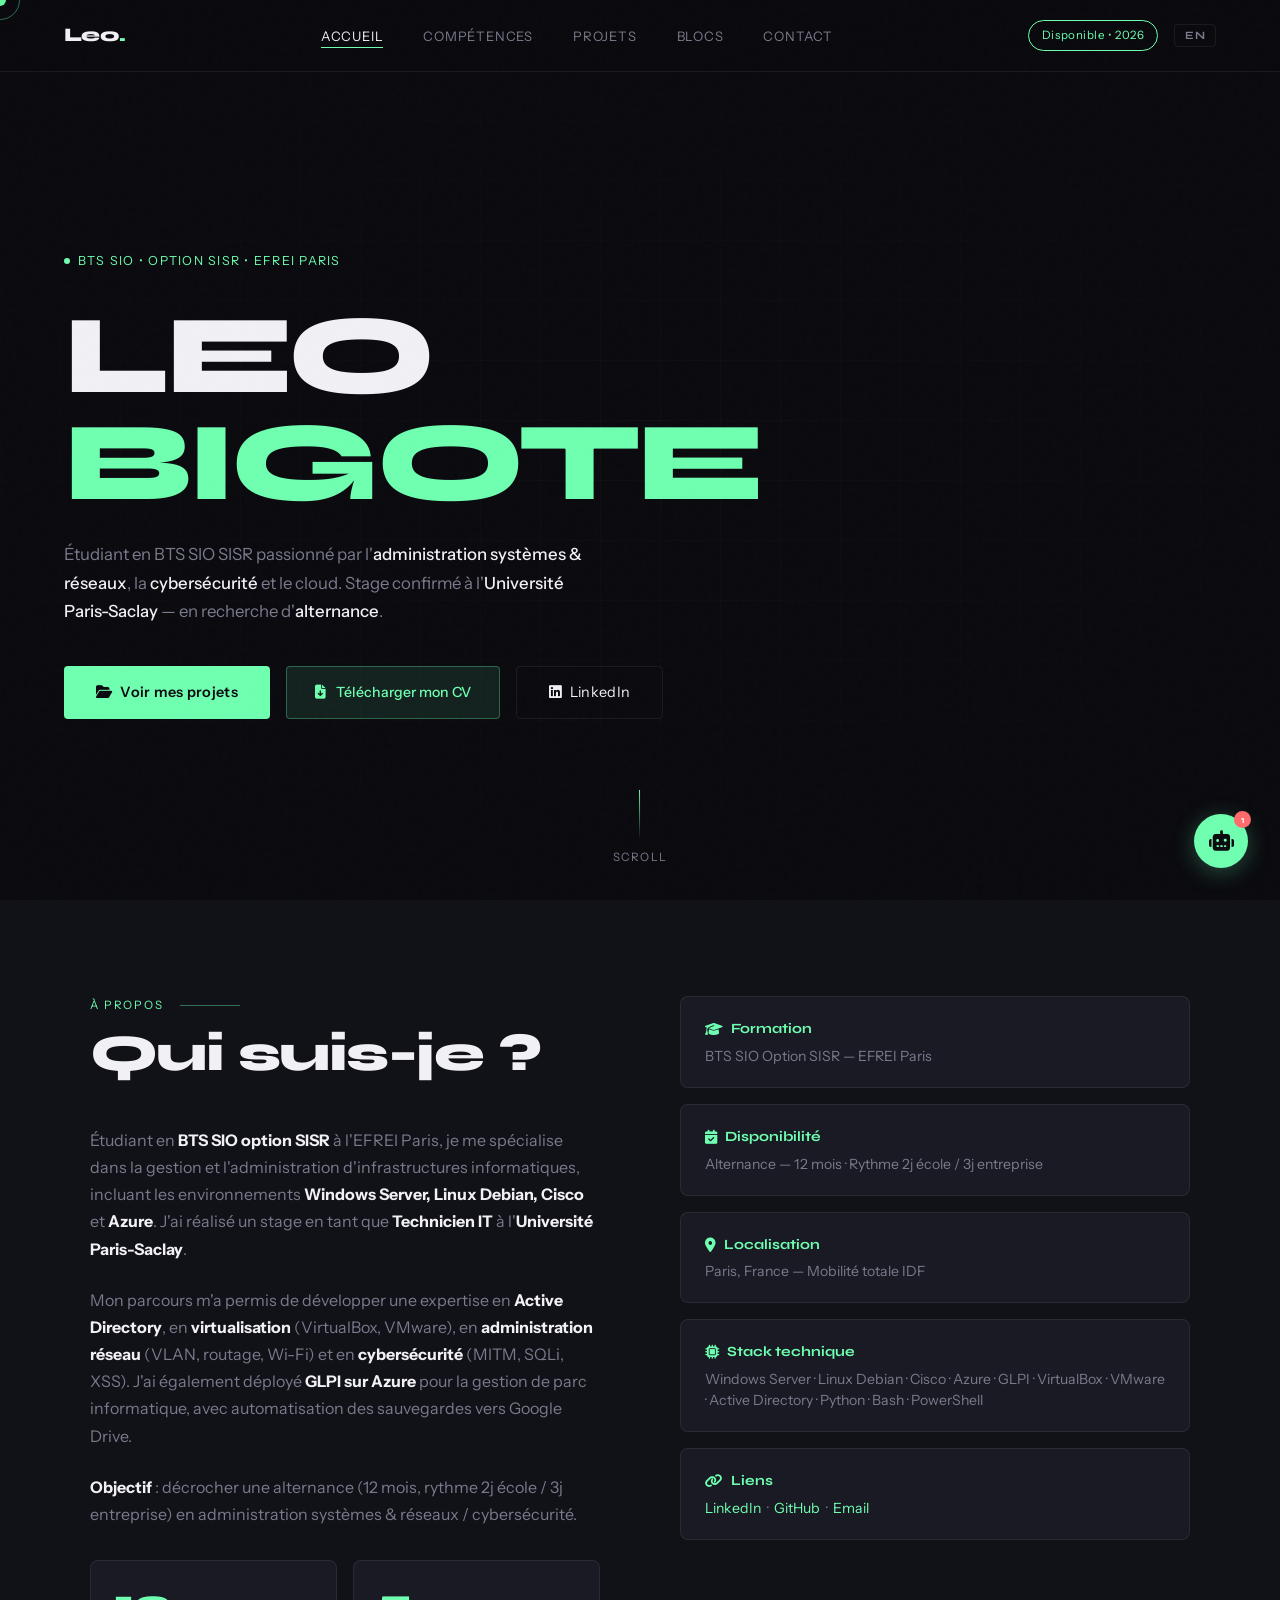
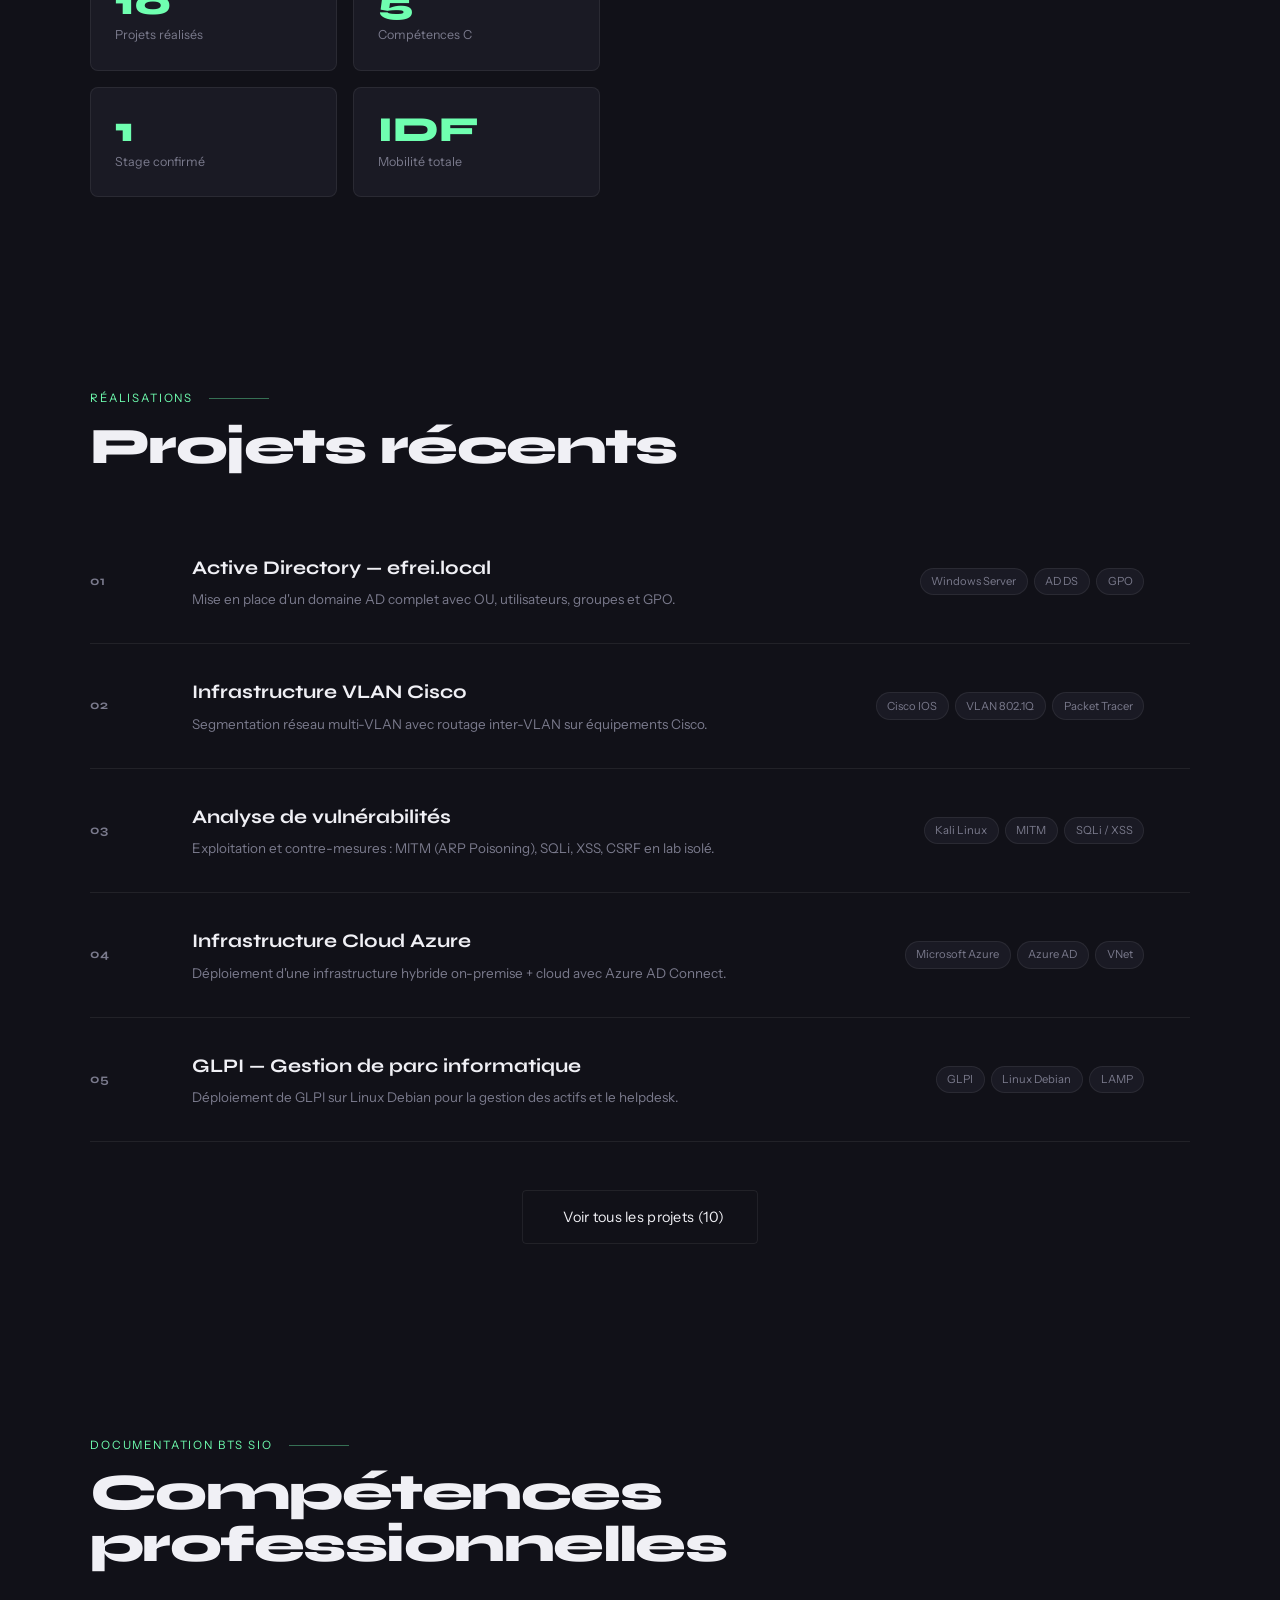
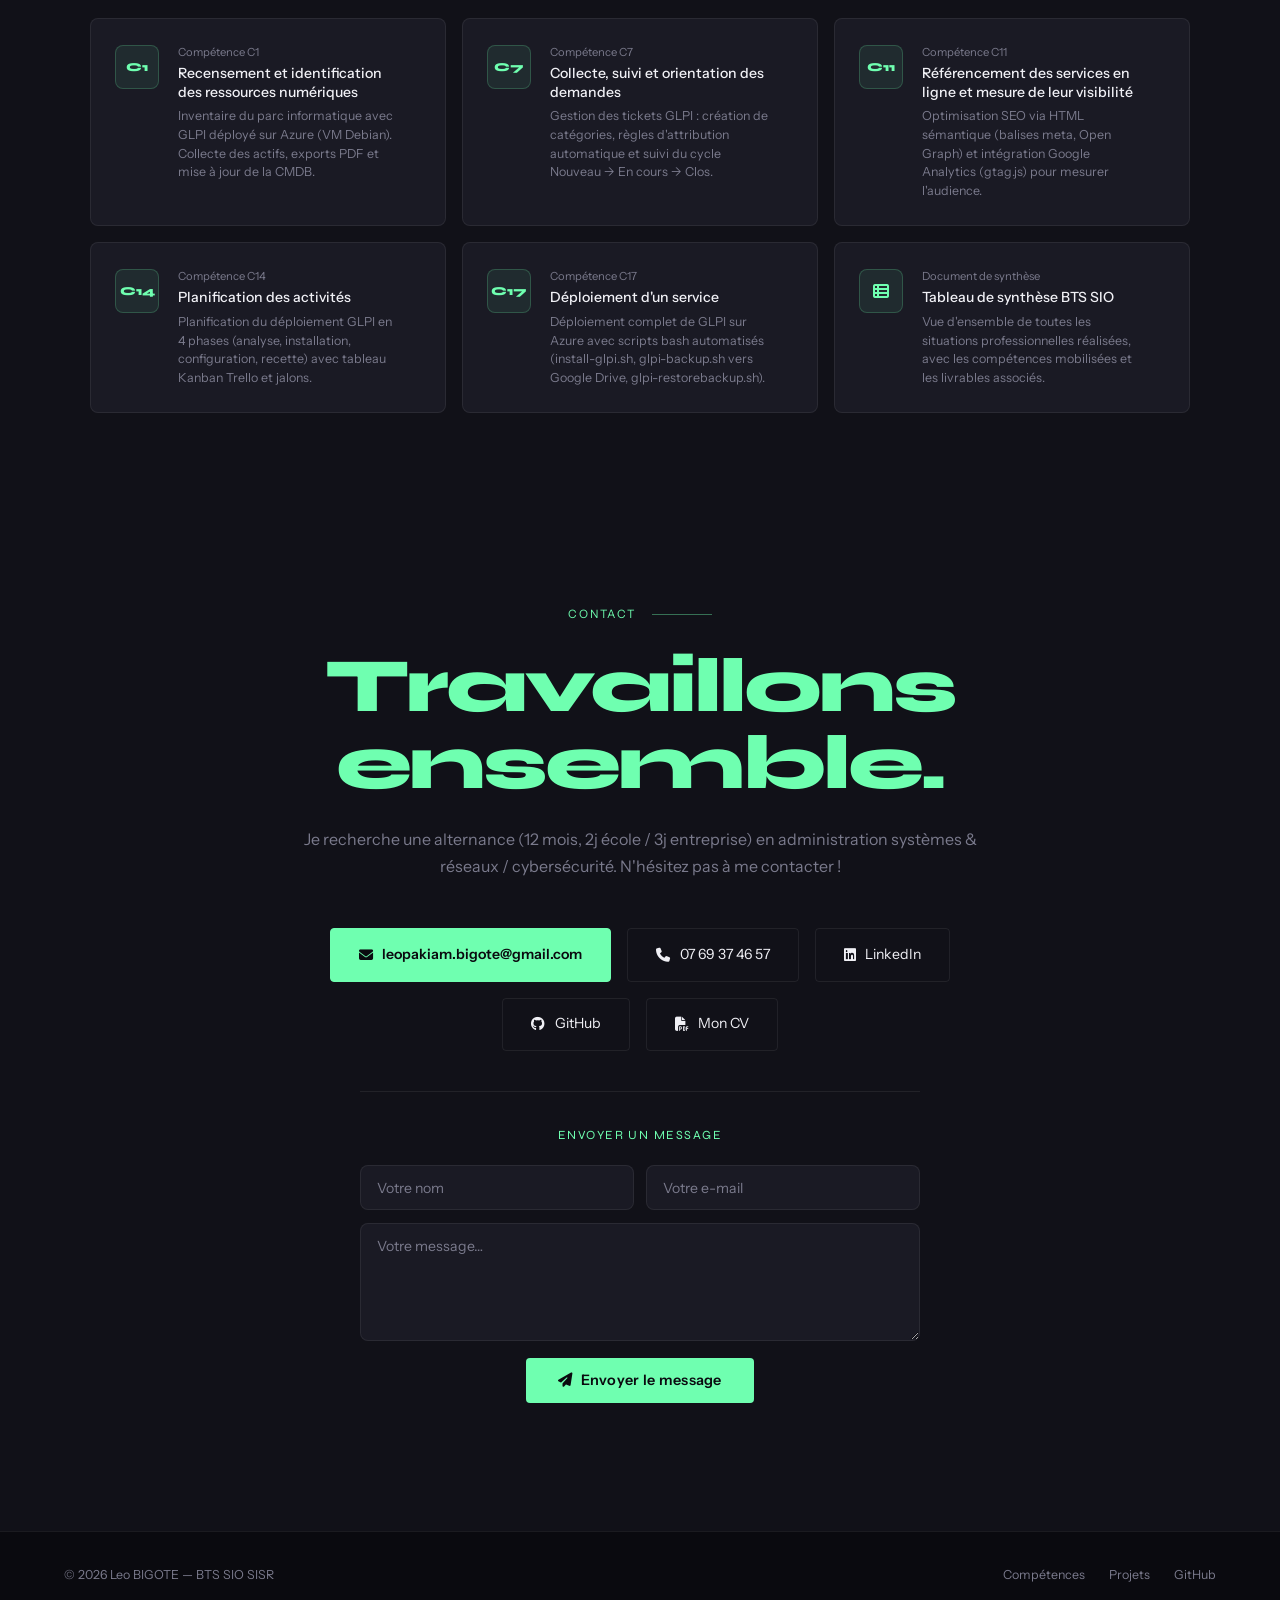
==== commit 996af143: "Mise a jour portfolio" ====
--- a/index.html
+++ b/index.html
@@ -27,7 +27,7 @@
     <li><a href="#contact">Contact</a></li>
   </ul>
   <div class="nav-right">
-    <span class="nav-badge">Disponible • 2026</span>
+    <span class="nav-badge" data-i18n="nav.badge">Disponible • 2026</span>
     <button class="hamburger" id="hamburger" aria-label="Ouvrir le menu">
       <span></span><span></span><span></span>
     </button>
@@ -47,17 +47,17 @@
   <canvas id="bg3d"></canvas>
   <div class="hero-grid-bg"></div>
   <div class="hero-content">
-    <div class="hero-tag">BTS SIO • Option SISR • EFREI Paris</div>
+    <div class="hero-tag" data-i18n="hero.tag">BTS SIO • Option SISR • EFREI Paris</div>
     <h1 class="hero-name">
       <div>LEO</div>
       <div class="line2">BIGOTE</div>
     </h1>
-    <p class="hero-sub">
+    <p class="hero-sub" data-i18n-html="hero.sub">
       Étudiant en BTS SIO SISR passionné par l'<strong>administration systèmes & réseaux</strong>, la <strong>cybersécurité</strong> et le cloud. Stage confirmé à l'<strong>Université Paris-Saclay</strong> — en recherche d'<strong>alternance</strong>.
     </p>
     <div class="hero-actions">
-      <a href="projets.html" class="btn-primary"><i class="fa-solid fa-folder-open"></i> <span>Voir mes projets</span></a>
-      <a href="documents/CV Leo Alternance 2026.pdf" class="btn-download" target="_blank"><i class="fa-solid fa-file-arrow-down"></i> Télécharger mon CV</a>
+      <a href="projets.html" class="btn-primary"><i class="fa-solid fa-folder-open"></i> <span data-i18n="hero.btn.projects">Voir mes projets</span></a>
+      <a href="viewer.html?doc=cv" class="btn-download" target="_blank"><i class="fa-solid fa-file-arrow-down"></i> <span data-i18n="hero.btn.cv">Télécharger mon CV</span></a>
       <a href="https://www.linkedin.com/in/leo-bigote/" class="btn-outline" target="_blank"><i class="fa-brands fa-linkedin"></i> LinkedIn</a>
     </div>
   </div>
@@ -71,44 +71,38 @@
 <section id="about">
   <div class="about-grid">
     <div class="about-text reveal">
-      <div class="section-label">À propos</div>
-      <h2 class="section-title">Qui suis-je ?</h2>
-
-      <!-- Photo : remplacer le bloc placeholder par <img src="images/photo.jpg" alt="Leo BIGOTE" class="about-photo"> -->
-      <div class="about-photo-placeholder">
-        <i class="fa-solid fa-user"></i>
-        <span>Ajouter ta photo ici<br><small>Remplacer ce bloc par &lt;img class="about-photo"&gt;</small></span>
-      </div>
-
-      <p>Étudiant en <strong>BTS SIO option SISR</strong> à l'EFREI Paris, je me spécialise dans la gestion et l'administration d'infrastructures informatiques, incluant les environnements <strong>Windows Server, Linux Debian, Cisco</strong> et <strong>Azure</strong>. J'ai réalisé un stage en tant que <strong>Technicien IT</strong> à l'<strong>Université Paris-Saclay</strong>.</p>
-      <p>Mon parcours m'a permis de développer une expertise en <strong>Active Directory</strong>, en <strong>virtualisation</strong> (VirtualBox, VMware), en <strong>administration réseau</strong> (VLAN, routage, Wi-Fi) et en <strong>cybersécurité</strong> (MITM, SQLi, XSS). J'ai également déployé <strong>GLPI sur Azure</strong> pour la gestion de parc informatique, avec automatisation des sauvegardes vers Google Drive.</p>
-      <p><strong>Objectif</strong> : décrocher une alternance (12 mois, rythme 2j école / 3j entreprise) en administration systèmes & réseaux / cybersécurité.</p>
+      <div class="section-label" data-i18n="about.label">À propos</div>
+      <h2 class="section-title" data-i18n="about.title">Qui suis-je ?</h2>
+
+      <p data-i18n-html="about.p1">Étudiant en <strong>BTS SIO option SISR</strong> à l'EFREI Paris, je me spécialise dans la gestion et l'administration d'infrastructures informatiques, incluant les environnements <strong>Windows Server, Linux Debian, Cisco</strong> et <strong>Azure</strong>. J'ai réalisé un stage en tant que <strong>Technicien IT</strong> à l'<strong>Université Paris-Saclay</strong>.</p>
+      <p data-i18n-html="about.p2">Mon parcours m'a permis de développer une expertise en <strong>Active Directory</strong>, en <strong>virtualisation</strong> (VirtualBox, VMware), en <strong>administration réseau</strong> (VLAN, routage, Wi-Fi) et en <strong>cybersécurité</strong> (MITM, SQLi, XSS). J'ai également déployé <strong>GLPI sur Azure</strong> pour la gestion de parc informatique, avec automatisation des sauvegardes vers Google Drive.</p>
+      <p data-i18n-html="about.p3"><strong>Objectif</strong> : décrocher une alternance (12 mois, rythme 2j école / 3j entreprise) en administration systèmes & réseaux / cybersécurité.</p>
       <div class="about-stats">
-        <div class="stat-card"><div class="stat-num">10</div><div class="stat-label">Projets réalisés</div></div>
-        <div class="stat-card"><div class="stat-num">5</div><div class="stat-label">Compétences C</div></div>
-        <div class="stat-card"><div class="stat-num">1</div><div class="stat-label">Stage confirmé</div></div>
-        <div class="stat-card"><div class="stat-num">IDF</div><div class="stat-label">Mobilité totale</div></div>
+        <div class="stat-card"><div class="stat-num">10</div><div class="stat-label" data-i18n="about.stat.projects">Projets réalisés</div></div>
+        <div class="stat-card"><div class="stat-num">5</div><div class="stat-label" data-i18n="about.stat.skills">Compétences C</div></div>
+        <div class="stat-card"><div class="stat-num">1</div><div class="stat-label" data-i18n="about.stat.internship">Stage confirmé</div></div>
+        <div class="stat-card"><div class="stat-num">IDF</div><div class="stat-label" data-i18n="about.stat.mobility">Mobilité totale</div></div>
       </div>
     </div>
     <div class="about-info reveal">
       <div class="info-block">
-        <h4><i class="fa-solid fa-graduation-cap"></i> Formation</h4>
-        <p>BTS SIO Option SISR — EFREI Paris</p>
-      </div>
-      <div class="info-block">
-        <h4><i class="fa-solid fa-calendar-check"></i> Disponibilité</h4>
-        <p>Alternance — 12 mois · Rythme 2j école / 3j entreprise</p>
-      </div>
-      <div class="info-block">
-        <h4><i class="fa-solid fa-location-dot"></i> Localisation</h4>
-        <p>Paris, France — Mobilité totale IDF</p>
-      </div>
-      <div class="info-block">
-        <h4><i class="fa-solid fa-microchip"></i> Stack technique</h4>
+        <h4><i class="fa-solid fa-graduation-cap"></i> <span data-i18n="info.training">Formation</span></h4>
+        <p data-i18n="info.training.val">BTS SIO Option SISR — EFREI Paris</p>
+      </div>
+      <div class="info-block">
+        <h4><i class="fa-solid fa-calendar-check"></i> <span data-i18n="info.avail">Disponibilité</span></h4>
+        <p data-i18n="info.avail.val">Alternance — 12 mois · Rythme 2j école / 3j entreprise</p>
+      </div>
+      <div class="info-block">
+        <h4><i class="fa-solid fa-location-dot"></i> <span data-i18n="info.location">Localisation</span></h4>
+        <p data-i18n="info.location.val">Paris, France — Mobilité totale IDF</p>
+      </div>
+      <div class="info-block">
+        <h4><i class="fa-solid fa-microchip"></i> <span data-i18n="info.stack">Stack technique</span></h4>
         <p>Windows Server · Linux Debian · Cisco · Azure · GLPI · VirtualBox · VMware · Active Directory · Python · Bash · PowerShell</p>
       </div>
       <div class="info-block">
-        <h4><i class="fa-solid fa-link"></i> Liens</h4>
+        <h4><i class="fa-solid fa-link"></i> <span data-i18n="info.links">Liens</span></h4>
         <p>
           <a href="https://linkedin.com/in/leo-bigote" target="_blank">LinkedIn</a>
           &nbsp;·&nbsp;
@@ -124,8 +118,8 @@
 <!-- PROJETS FEATURED -->
 <section id="projets">
   <div class="projets-inner">
-    <div class="section-label reveal">Réalisations</div>
-    <h2 class="section-title reveal">Projets récents</h2>
+    <div class="section-label reveal" data-i18n="projects.label">Réalisations</div>
+    <h2 class="section-title reveal" data-i18n="projects.title">Projets récents</h2>
     <div class="projet-list">
 
       <a href="projet-ad.html" class="projet-item reveal">
@@ -200,7 +194,7 @@
 
     </div>
     <div style="text-align:center; margin-top:3rem;">
-      <a href="projets.html" class="btn-outline"><i class="fa-solid fa-grid-2"></i> Voir tous les projets (10)</a>
+      <a href="projets.html" class="btn-outline"><i class="fa-solid fa-grid-2"></i> <span data-i18n="projects.btn">Voir tous les projets (10)</span></a>
     </div>
   </div>
 </section>
@@ -208,11 +202,11 @@
 <!-- COMPÉTENCES C -->
 <div class="blocs-wrapper" id="blocs">
   <div class="section-inner">
-    <div class="section-label reveal">Documentation BTS SIO</div>
-    <h2 class="section-title reveal">Compétences professionnelles</h2>
+    <div class="section-label reveal" data-i18n="blocs.label">Documentation BTS SIO</div>
+    <h2 class="section-title reveal" data-i18n="blocs.title">Compétences professionnelles</h2>
     <div class="blocs-grid">
 
-      <a href="documents/C1_Recensement_Ressources_Numeriques.pdf" class="bloc-card reveal" target="_blank">
+      <a href="viewer.html?doc=c1" class="bloc-card reveal" target="_blank">
         <div class="bloc-icon">C1</div>
         <div class="bloc-info">
           <div class="bloc-num">Compétence C1</div>
@@ -222,7 +216,7 @@
         <i class="fa-solid fa-arrow-down-to-bracket bloc-arrow"></i>
       </a>
 
-      <a href="documents/C7_Collecte_Suivi_Demandes.pdf" class="bloc-card reveal" target="_blank">
+      <a href="viewer.html?doc=c7" class="bloc-card reveal" target="_blank">
         <div class="bloc-icon">C7</div>
         <div class="bloc-info">
           <div class="bloc-num">Compétence C7</div>
@@ -232,7 +226,7 @@
         <i class="fa-solid fa-arrow-down-to-bracket bloc-arrow"></i>
       </a>
 
-      <a href="documents/C11_Referencement_Services_En_Ligne.pdf" class="bloc-card reveal" target="_blank">
+      <a href="viewer.html?doc=c11" class="bloc-card reveal" target="_blank">
         <div class="bloc-icon">C11</div>
         <div class="bloc-info">
           <div class="bloc-num">Compétence C11</div>
@@ -242,7 +236,7 @@
         <i class="fa-solid fa-arrow-down-to-bracket bloc-arrow"></i>
       </a>
 
-      <a href="documents/C14_Planification_Activites.pdf" class="bloc-card reveal" target="_blank">
+      <a href="viewer.html?doc=c14" class="bloc-card reveal" target="_blank">
         <div class="bloc-icon">C14</div>
         <div class="bloc-info">
           <div class="bloc-num">Compétence C14</div>
@@ -252,7 +246,7 @@
         <i class="fa-solid fa-arrow-down-to-bracket bloc-arrow"></i>
       </a>
 
-      <a href="documents/C17_Deploiement_Service.pdf" class="bloc-card reveal" target="_blank">
+      <a href="viewer.html?doc=c17" class="bloc-card reveal" target="_blank">
         <div class="bloc-icon">C17</div>
         <div class="bloc-info">
           <div class="bloc-num">Compétence C17</div>
@@ -262,7 +256,7 @@
         <i class="fa-solid fa-arrow-down-to-bracket bloc-arrow"></i>
       </a>
 
-      <a href="documents/Tableau de synthèse.pdf" class="bloc-card reveal" target="_blank">
+      <a href="viewer.html?doc=synthese" class="bloc-card reveal" target="_blank">
         <div class="bloc-icon"><i class="fa-solid fa-table-list" style="font-size:1rem;"></i></div>
         <div class="bloc-info">
           <div class="bloc-num">Document de synthèse</div>
@@ -279,15 +273,37 @@
 <!-- CONTACT -->
 <section id="contact">
   <div class="contact-inner">
-    <div class="section-label" style="justify-content:center;">Contact</div>
-    <h2 class="contact-title">Travaillons<br><span>ensemble.</span></h2>
-    <p class="contact-sub">Je recherche une alternance (12 mois, 2j école / 3j entreprise) en administration systèmes & réseaux / cybersécurité. N'hésitez pas à me contacter !</p>
+    <div class="section-label" style="justify-content:center;" data-i18n="contact.label">Contact</div>
+    <h2 class="contact-title"><span data-i18n="contact.title">Travaillons</span><br><span data-i18n="contact.span">ensemble.</span></h2>
+    <p class="contact-sub" data-i18n="contact.sub">Je recherche une alternance (12 mois, 2j école / 3j entreprise) en administration systèmes & réseaux / cybersécurité. N'hésitez pas à me contacter !</p>
     <div class="contact-links">
       <a href="mailto:leopakiam.bigote@gmail.com" class="contact-link primary"><i class="fa-solid fa-envelope"></i> leopakiam.bigote@gmail.com</a>
+      <a href="tel:0769374657" class="contact-link"><i class="fa-solid fa-phone"></i> 07 69 37 46 57</a>
       <a href="https://www.linkedin.com/in/leo-bigote/" target="_blank" class="contact-link"><i class="fa-brands fa-linkedin"></i> LinkedIn</a>
       <a href="https://github.com/Leo121205" target="_blank" class="contact-link"><i class="fa-brands fa-github"></i> GitHub</a>
-      <a href="documents/CV Leo Alternance 2026.pdf" target="_blank" class="contact-link"><i class="fa-solid fa-file-pdf"></i> Mon CV</a>
-    </div>
+      <a href="viewer.html?doc=cv" target="_blank" class="contact-link"><i class="fa-solid fa-file-pdf"></i> Mon CV</a>
+    </div>
+
+    <div class="contact-divider"></div>
+    <p class="contact-form-title">Envoyer un message</p>
+    <!-- Formulaire Formspree — remplacer YOUR_FORM_ID sur https://formspree.io -->
+    <form class="contact-form" id="contact-form" action="https://formspree.io/f/YOUR_FORM_ID" method="POST">
+      <div class="form-row">
+        <div class="form-group">
+          <input type="text" name="name" class="form-input" data-i18n-ph="contact.form.name" placeholder="Votre nom" required>
+        </div>
+        <div class="form-group">
+          <input type="email" name="email" class="form-input" data-i18n-ph="contact.form.email" placeholder="Votre e-mail" required>
+        </div>
+      </div>
+      <div class="form-group">
+        <textarea name="message" class="form-textarea" data-i18n-ph="contact.form.msg" placeholder="Votre message…" rows="5" required></textarea>
+      </div>
+      <button type="submit" class="btn-primary form-submit">
+        <i class="fa-solid fa-paper-plane"></i> <span data-i18n="contact.form.send">Envoyer le message</span>
+      </button>
+      <div class="form-msg" id="form-msg"></div>
+    </form>
   </div>
 </section>
 
@@ -302,5 +318,7 @@
 
 <script src="main.js"></script>
 <script src="bg3d.js"></script>
+<script src="i18n.js"></script>
+<script src="chatbot.js"></script>
 </body>
 </html>
--- a/style.css
+++ b/style.css
@@ -948,3 +948,214 @@
   .result-grid { grid-template-columns: 1fr; }
   .skills-grid { grid-template-columns: 1fr; }
 }
+
+/* ===== LANGUAGE TOGGLE ===== */
+.lang-toggle {
+  font-size: 0.7rem;
+  padding: 0.25rem 0.6rem;
+  border: 1px solid var(--border);
+  color: var(--muted);
+  background: none;
+  border-radius: 4px;
+  cursor: pointer;
+  font-family: var(--font-display);
+  font-weight: 700;
+  letter-spacing: 0.06em;
+  transition: all 0.25s;
+}
+.lang-toggle:hover { border-color: var(--accent); color: var(--accent); }
+
+/* ===== CONTACT FORM ===== */
+.contact-divider {
+  width: 100%; max-width: 560px; margin: 2.5rem auto 0;
+  height: 1px; background: var(--border);
+}
+.contact-form-title {
+  font-family: var(--font-display);
+  font-size: 0.78rem;
+  letter-spacing: 0.12em;
+  text-transform: uppercase;
+  color: var(--accent);
+  margin: 2rem 0 1.25rem;
+  text-align: center;
+}
+.contact-form {
+  width: 100%;
+  max-width: 560px;
+  margin: 0 auto;
+  display: flex;
+  flex-direction: column;
+  gap: 0.8rem;
+}
+.form-row { display: flex; gap: 0.8rem; }
+.form-row .form-group { flex: 1; }
+.form-group { display: flex; flex-direction: column; }
+.form-input, .form-textarea {
+  background: var(--surface2);
+  border: 1px solid var(--border);
+  border-radius: var(--radius);
+  padding: 0.8rem 1rem;
+  color: var(--text);
+  font-family: var(--font-body);
+  font-size: 0.88rem;
+  transition: border-color 0.25s;
+  outline: none;
+  width: 100%;
+}
+.form-input:focus, .form-textarea:focus { border-color: rgba(111,255,176,0.4); }
+.form-input::placeholder, .form-textarea::placeholder { color: var(--muted); }
+.form-textarea { resize: vertical; min-height: 110px; }
+.form-submit {
+  align-self: center;
+  border: none;
+  cursor: pointer;
+  font-family: var(--font-body);
+  margin-top: 0.25rem;
+}
+.form-msg {
+  min-height: 1.2rem;
+  font-size: 0.83rem;
+  text-align: center;
+  transition: all 0.3s;
+}
+.form-msg.success { color: var(--accent); }
+.form-msg.error   { color: #ff6b6b; }
+@media (max-width: 600px) {
+  .form-row { flex-direction: column; }
+}
+
+/* ===== CHATBOT ===== */
+.chatbot-bubble {
+  position: fixed;
+  bottom: 2rem; right: 2rem;
+  width: 54px; height: 54px;
+  background: var(--accent);
+  border-radius: 50%;
+  display: flex; align-items: center; justify-content: center;
+  cursor: pointer;
+  z-index: 800;
+  box-shadow: 0 4px 22px rgba(111,255,176,0.28);
+  transition: all 0.28s;
+  border: none;
+}
+.chatbot-bubble:hover { transform: scale(1.09); box-shadow: 0 6px 30px rgba(111,255,176,0.45); }
+.chatbot-bubble i { color: #0a0a0f; font-size: 1.25rem; }
+.cb-notif {
+  position: absolute; top: -3px; right: -3px;
+  width: 17px; height: 17px;
+  background: #ff6b6b; border-radius: 50%;
+  font-size: 0.6rem; color: #fff;
+  display: flex; align-items: center; justify-content: center;
+  font-weight: 700; font-family: var(--font-display);
+}
+.chatbot-window {
+  position: fixed;
+  bottom: 5.5rem; right: 2rem;
+  width: 340px; max-height: 490px;
+  background: var(--surface);
+  border: 1px solid var(--border);
+  border-radius: 14px;
+  box-shadow: 0 20px 60px rgba(0,0,0,0.55);
+  z-index: 800;
+  display: flex; flex-direction: column;
+  overflow: hidden;
+  transform: scale(0.88) translateY(12px);
+  opacity: 0;
+  pointer-events: none;
+  transition: all 0.25s cubic-bezier(0.23,1,0.32,1);
+  transform-origin: bottom right;
+}
+.chatbot-window.open { transform: scale(1) translateY(0); opacity: 1; pointer-events: all; }
+.chatbot-header {
+  padding: 0.9rem 1.1rem;
+  border-bottom: 1px solid var(--border);
+  display: flex; align-items: center; gap: 0.7rem;
+  flex-shrink: 0;
+}
+.chatbot-avatar {
+  width: 34px; height: 34px;
+  background: rgba(111,255,176,0.1);
+  border: 1px solid rgba(111,255,176,0.25);
+  border-radius: 50%;
+  display: flex; align-items: center; justify-content: center;
+  color: var(--accent); font-size: 0.85rem;
+  flex-shrink: 0;
+}
+.chatbot-header-info { flex: 1; }
+.chatbot-header-info strong { display: block; font-size: 0.86rem; color: var(--text); }
+.chatbot-close {
+  background: none; border: none; cursor: pointer;
+  color: var(--muted); font-size: 1rem;
+  transition: color 0.2s; padding: 0;
+}
+.chatbot-close:hover { color: var(--accent); }
+.chatbot-messages {
+  flex: 1; overflow-y: auto;
+  padding: 0.9rem;
+  display: flex; flex-direction: column; gap: 0.65rem;
+  scrollbar-width: thin; scrollbar-color: var(--border) transparent;
+}
+.chatbot-msg {
+  max-width: 86%; padding: 0.6rem 0.85rem;
+  font-size: 0.82rem; line-height: 1.55;
+  border-radius: 10px;
+}
+.chatbot-msg.bot {
+  background: var(--surface2); border: 1px solid var(--border);
+  color: var(--text); align-self: flex-start;
+  border-radius: 2px 10px 10px 10px;
+}
+.chatbot-msg.user {
+  background: rgba(111,255,176,0.1); border: 1px solid rgba(111,255,176,0.2);
+  color: var(--accent); align-self: flex-end;
+  border-radius: 10px 2px 10px 10px;
+}
+.chatbot-typing {
+  display: flex; gap: 4px; align-items: center;
+  padding: 0.6rem 0.85rem; align-self: flex-start;
+}
+.chatbot-typing span {
+  width: 6px; height: 6px; background: var(--muted);
+  border-radius: 50%;
+  animation: dot-bounce 1.2s ease-in-out infinite;
+}
+.chatbot-typing span:nth-child(2) { animation-delay: 0.2s; }
+.chatbot-typing span:nth-child(3) { animation-delay: 0.4s; }
+@keyframes dot-bounce { 0%,80%,100%{transform:translateY(0)} 40%{transform:translateY(-6px)} }
+.chatbot-suggestions {
+  padding: 0 0.9rem 0.5rem;
+  display: flex; flex-wrap: wrap; gap: 0.4rem;
+  flex-shrink: 0;
+}
+.chatbot-suggestion {
+  padding: 0.28rem 0.65rem;
+  border: 1px solid var(--border); border-radius: 100px;
+  font-size: 0.7rem; color: var(--muted);
+  background: none; cursor: pointer;
+  transition: all 0.2s;
+}
+.chatbot-suggestion:hover { border-color: var(--accent); color: var(--accent); }
+.chatbot-input-area {
+  padding: 0.7rem 0.9rem; border-top: 1px solid var(--border);
+  display: flex; gap: 0.5rem; flex-shrink: 0;
+}
+.chatbot-input {
+  flex: 1; background: var(--surface2);
+  border: 1px solid var(--border); border-radius: 6px;
+  padding: 0.55rem 0.8rem; color: var(--text);
+  font-size: 0.82rem; font-family: var(--font-body);
+  outline: none; transition: border-color 0.2s;
+}
+.chatbot-input:focus { border-color: rgba(111,255,176,0.3); }
+.chatbot-input::placeholder { color: var(--muted); }
+.chatbot-send {
+  width: 34px; height: 34px; background: var(--accent);
+  border: none; border-radius: 6px; color: #0a0a0f;
+  cursor: pointer; display: flex; align-items: center; justify-content: center;
+  transition: opacity 0.2s; flex-shrink: 0;
+}
+.chatbot-send:hover { opacity: 0.82; }
+@media (max-width: 480px) {
+  .chatbot-window { width: calc(100vw - 2rem); right: 1rem; bottom: 4.75rem; }
+  .chatbot-bubble { right: 1rem; bottom: 1rem; }
+}
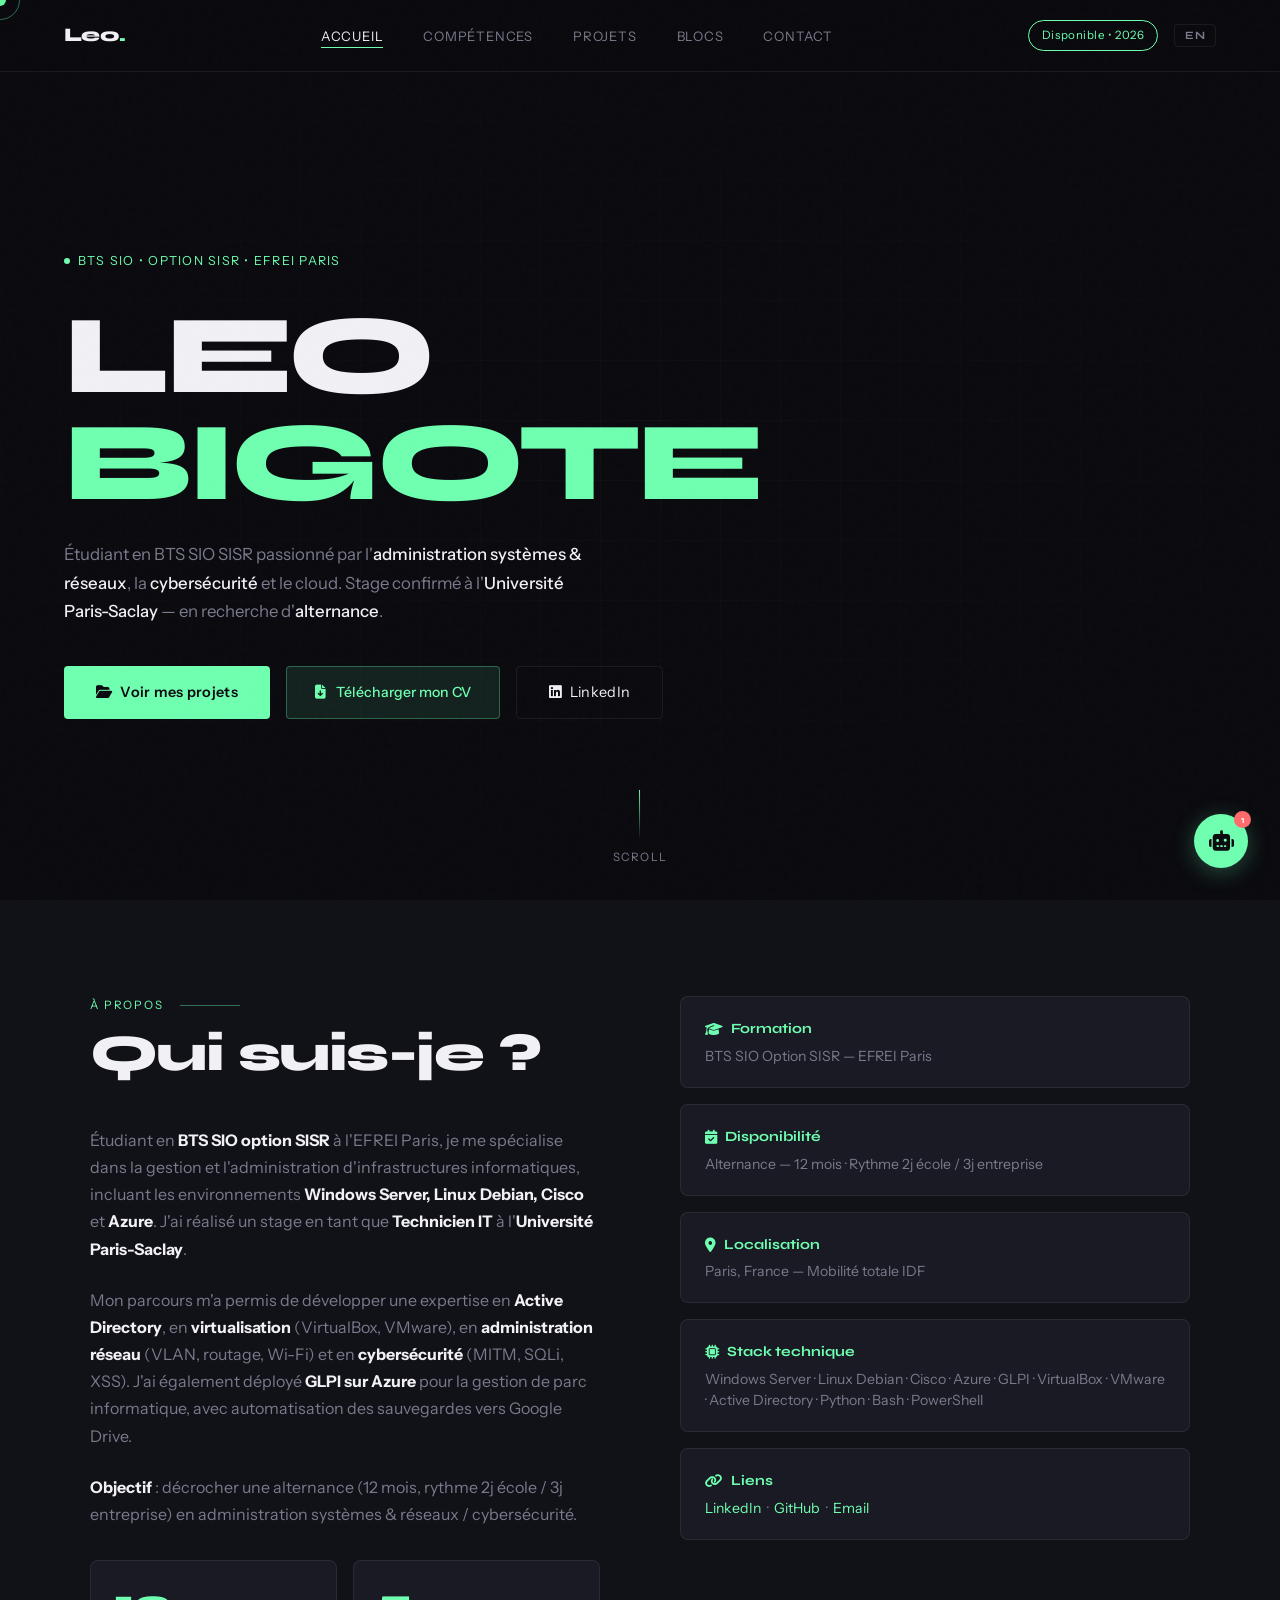
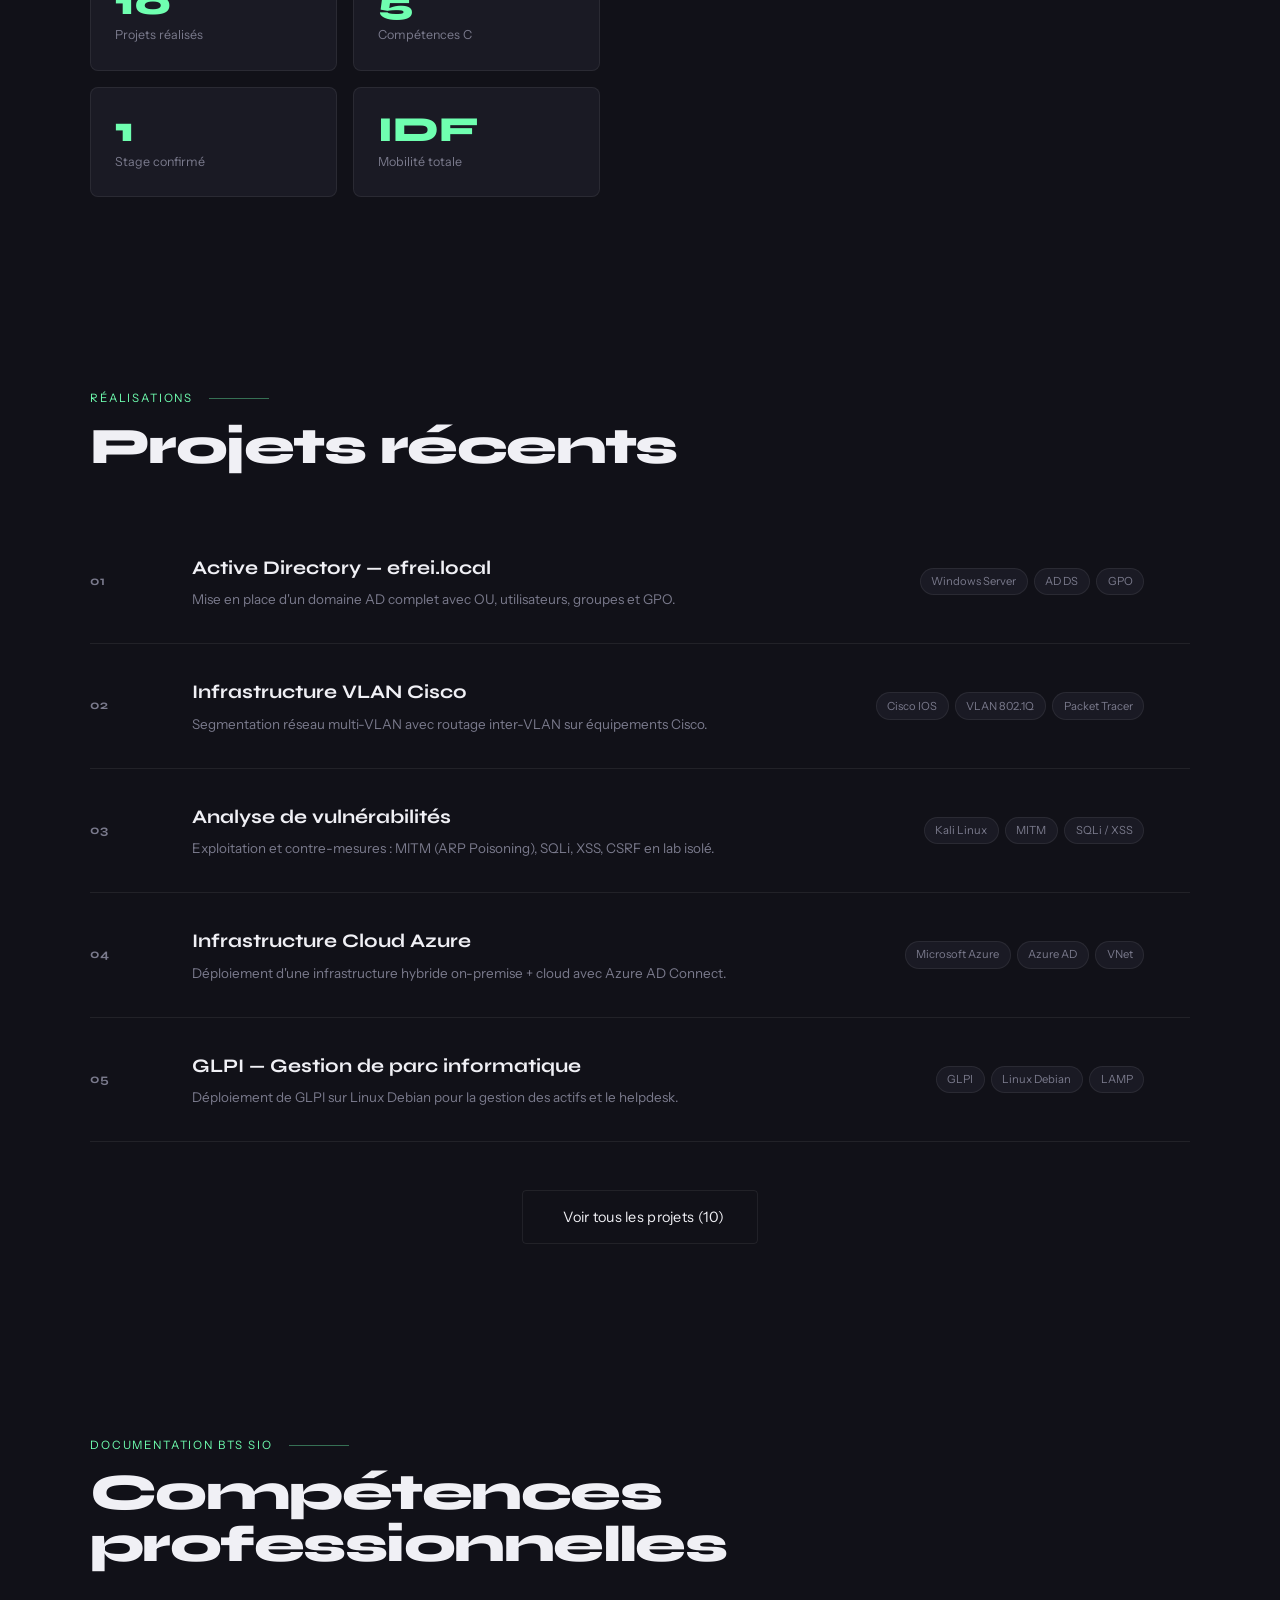
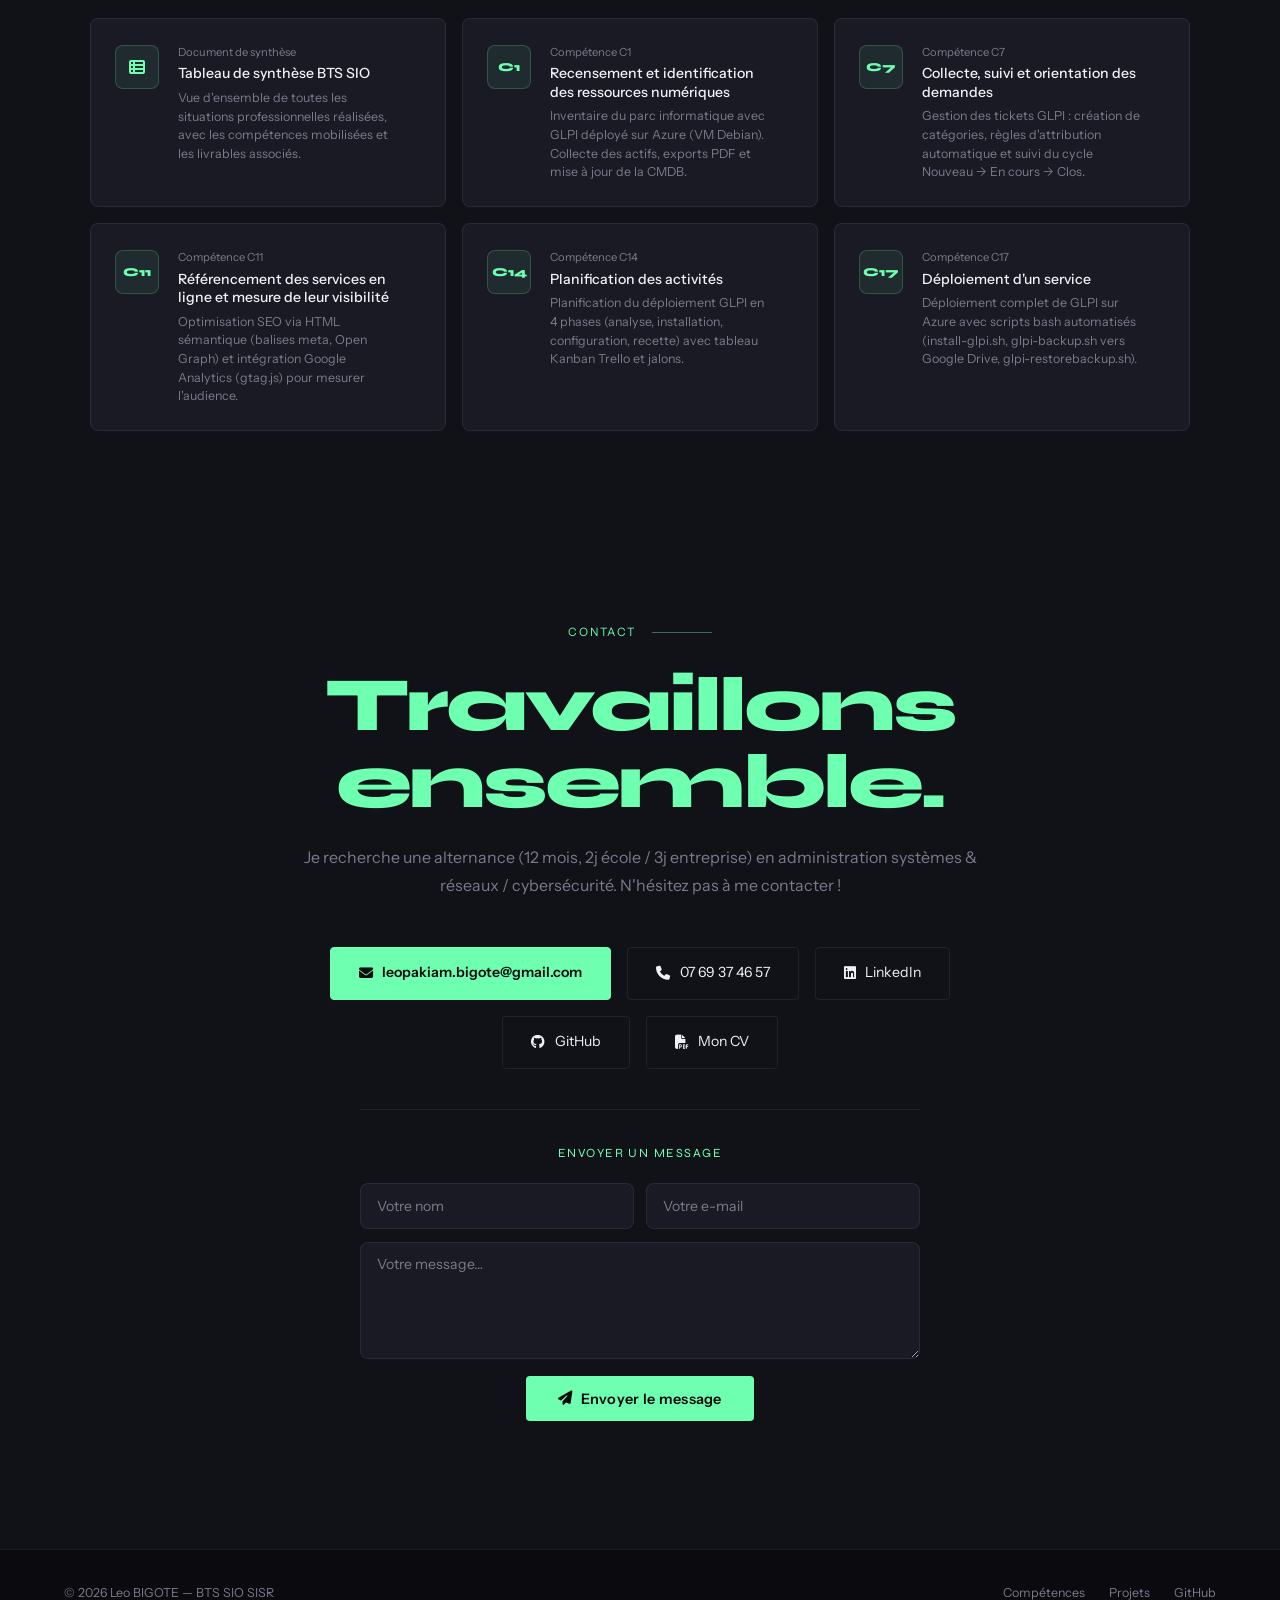
==== commit 04835bb7: "Fix lien tableau de synthese" ====
--- a/index.html
+++ b/index.html
@@ -206,6 +206,16 @@
     <h2 class="section-title reveal" data-i18n="blocs.title">Compétences professionnelles</h2>
     <div class="blocs-grid">
 
+      <a href="viewer.html?doc=synthese" class="bloc-card reveal" target="_blank">
+        <div class="bloc-icon"><i class="fa-solid fa-table-list" style="font-size:1rem;"></i></div>
+        <div class="bloc-info">
+          <div class="bloc-num">Document de synthèse</div>
+          <div class="bloc-name">Tableau de synthèse BTS SIO</div>
+          <p class="bloc-desc">Vue d'ensemble de toutes les situations professionnelles réalisées, avec les compétences mobilisées et les livrables associés.</p>
+        </div>
+        <i class="fa-solid fa-arrow-down-to-bracket bloc-arrow"></i>
+      </a>
+
       <a href="viewer.html?doc=c1" class="bloc-card reveal" target="_blank">
         <div class="bloc-icon">C1</div>
         <div class="bloc-info">
@@ -252,16 +262,6 @@
           <div class="bloc-num">Compétence C17</div>
           <div class="bloc-name">Déploiement d'un service</div>
           <p class="bloc-desc">Déploiement complet de GLPI sur Azure avec scripts bash automatisés (install-glpi.sh, glpi-backup.sh vers Google Drive, glpi-restorebackup.sh).</p>
-        </div>
-        <i class="fa-solid fa-arrow-down-to-bracket bloc-arrow"></i>
-      </a>
-
-      <a href="viewer.html?doc=synthese" class="bloc-card reveal" target="_blank">
-        <div class="bloc-icon"><i class="fa-solid fa-table-list" style="font-size:1rem;"></i></div>
-        <div class="bloc-info">
-          <div class="bloc-num">Document de synthèse</div>
-          <div class="bloc-name">Tableau de synthèse BTS SIO</div>
-          <p class="bloc-desc">Vue d'ensemble de toutes les situations professionnelles réalisées, avec les compétences mobilisées et les livrables associés.</p>
         </div>
         <i class="fa-solid fa-arrow-down-to-bracket bloc-arrow"></i>
       </a>
